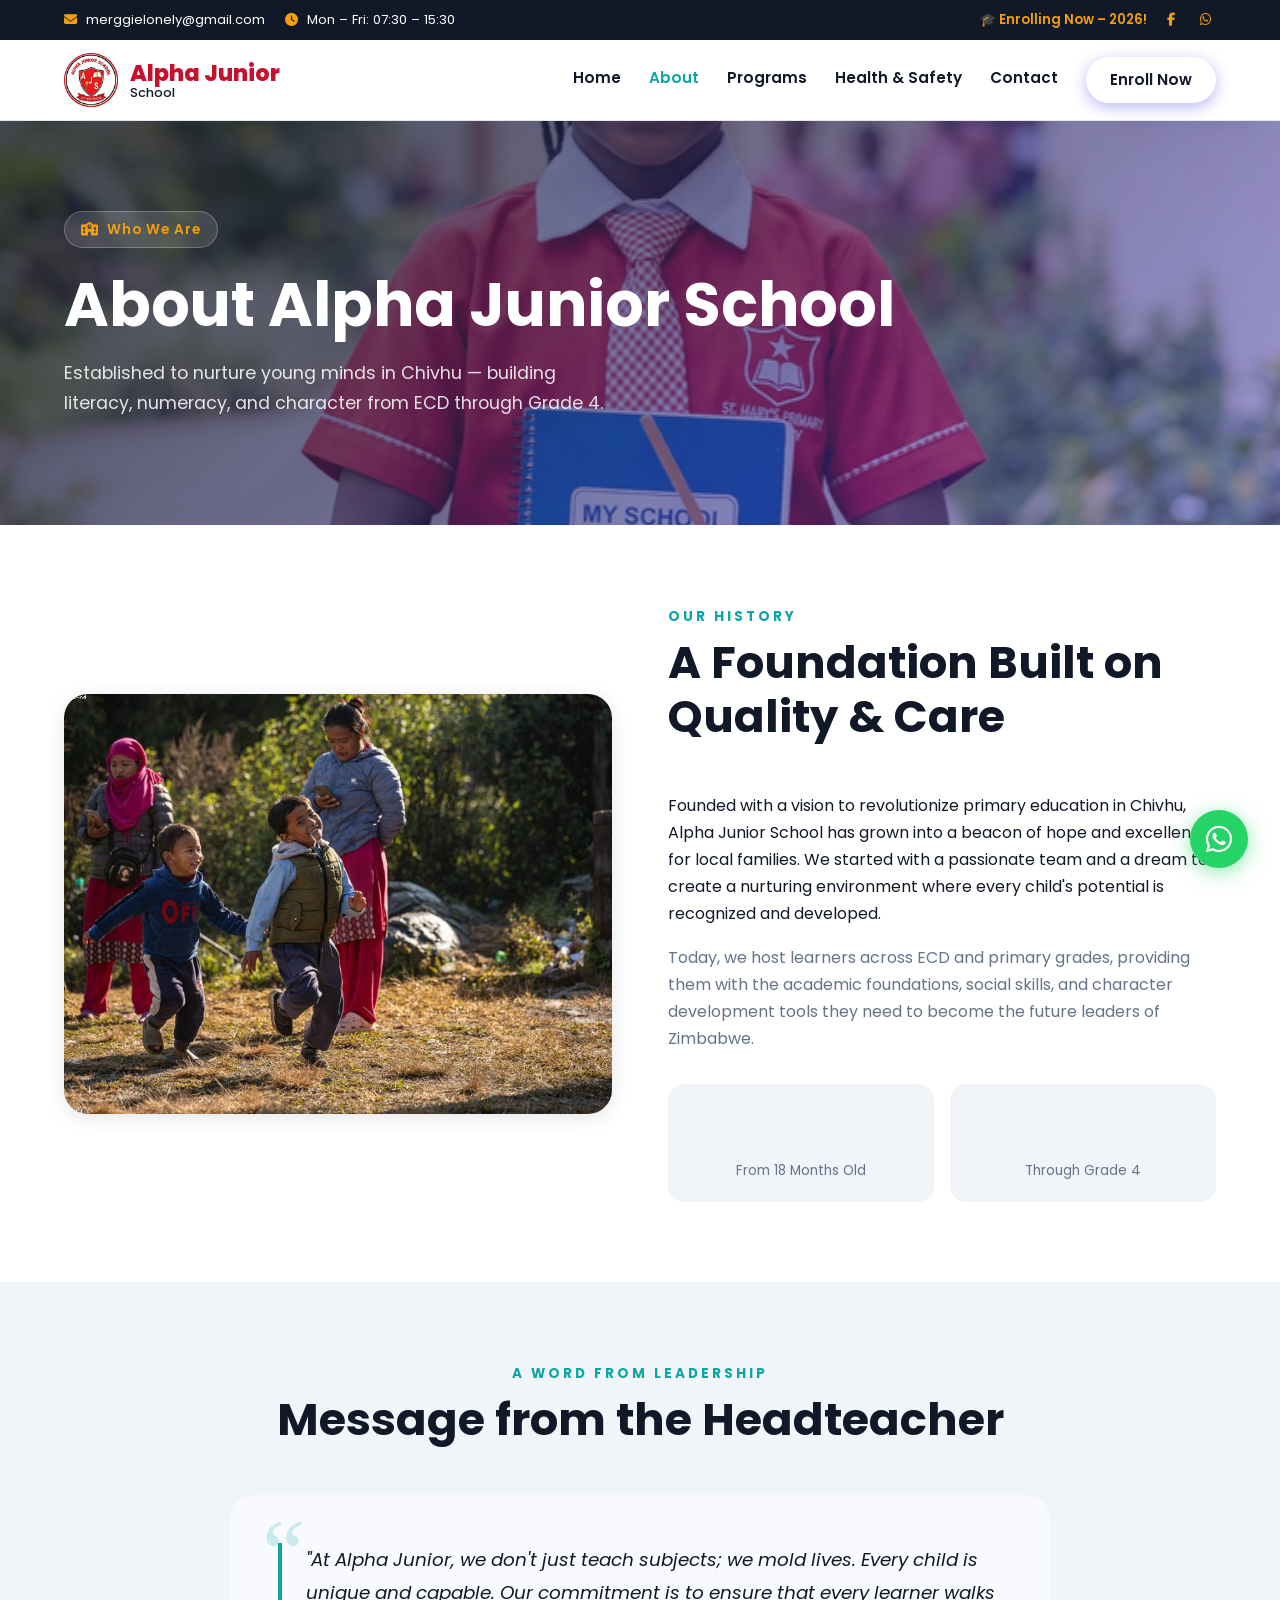
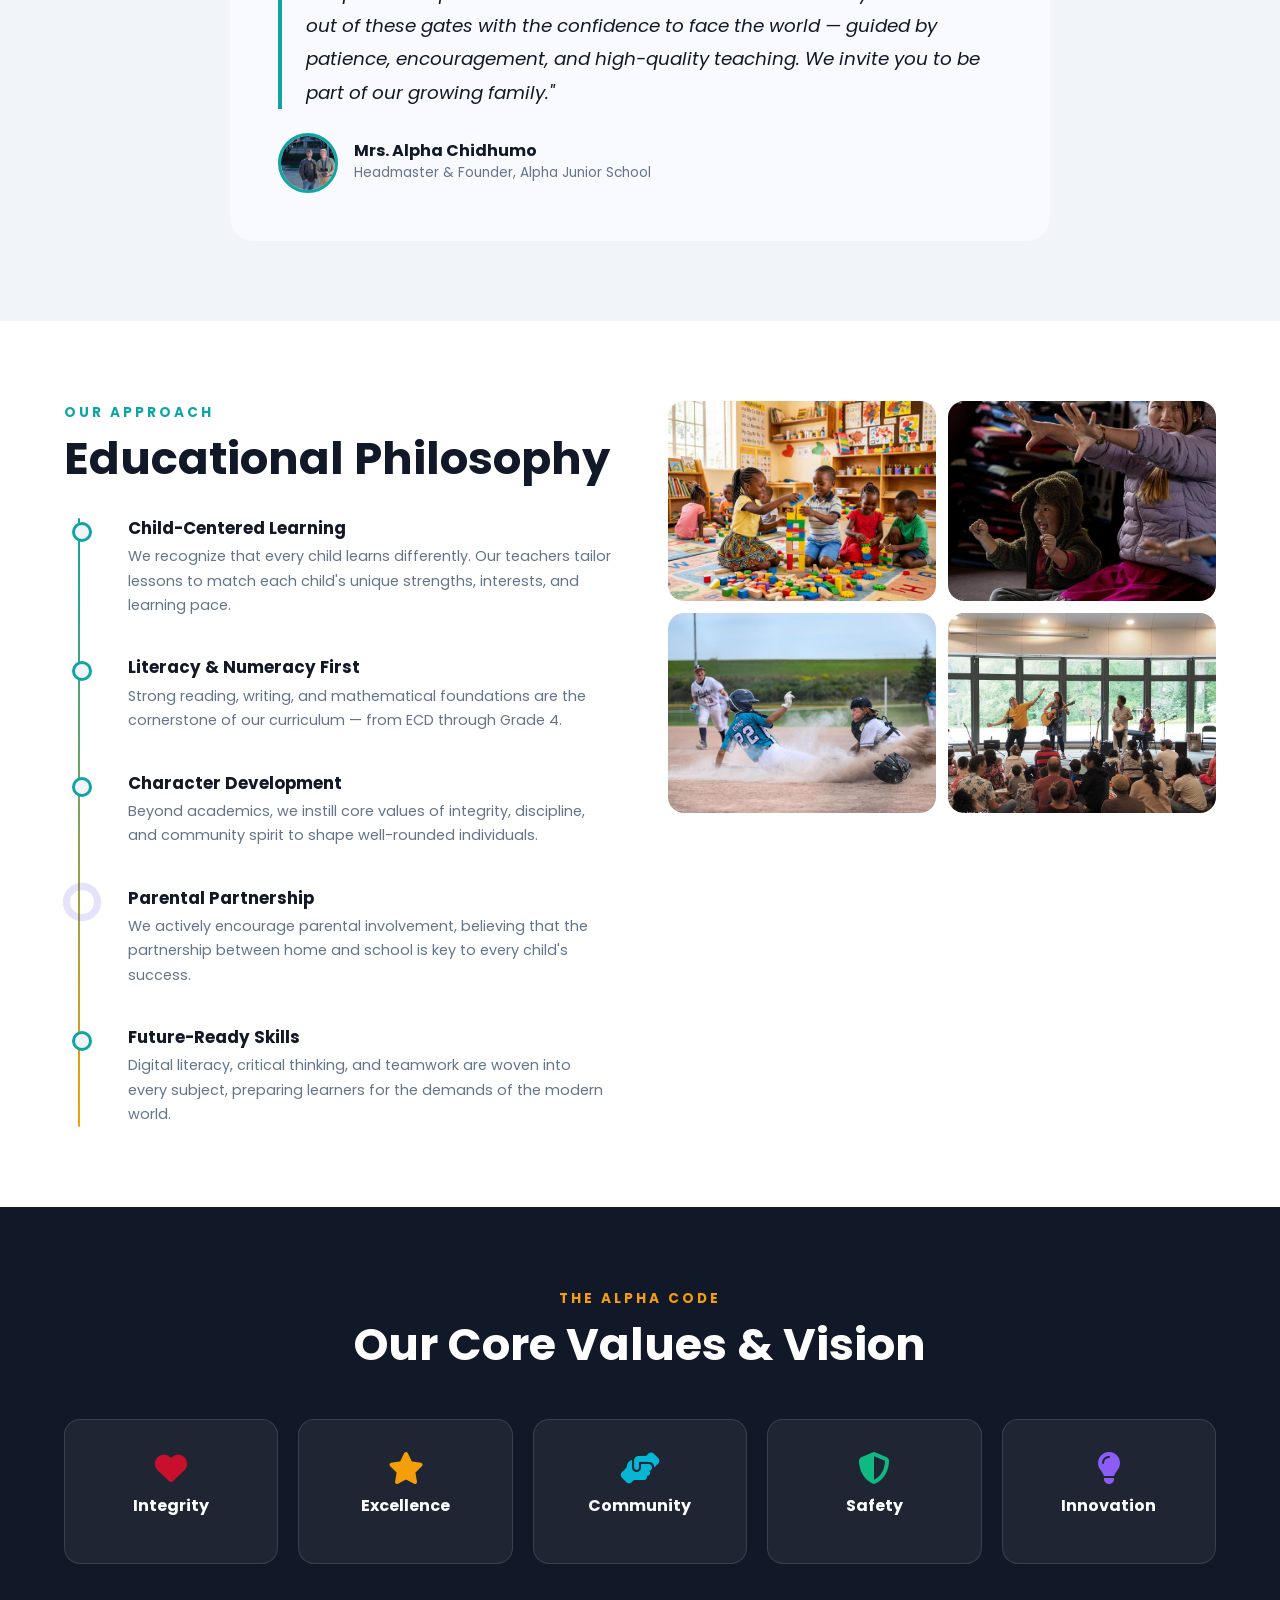
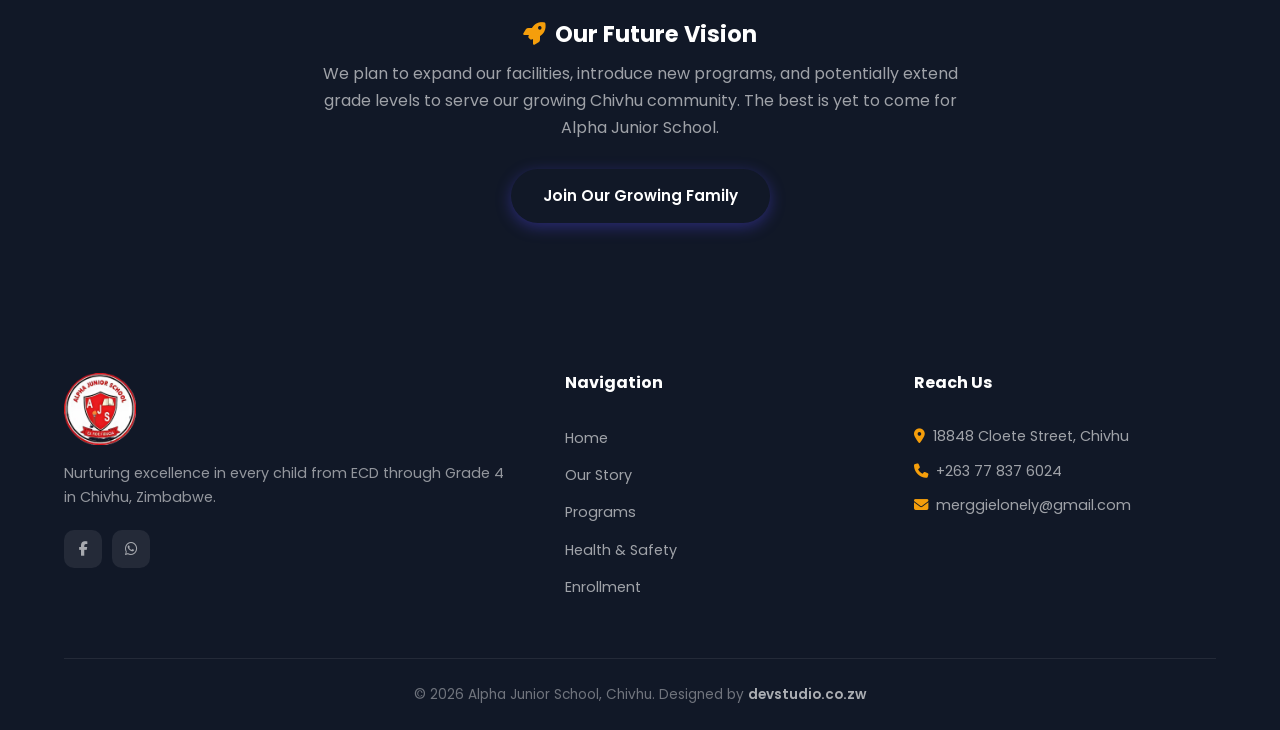
==== about.html @ 4378f092 "Add files via upload" ====
<!DOCTYPE html>
<html lang="en">

<head>
    <meta charset="UTF-8">
    <meta name="viewport" content="width=device-width, initial-scale=1.0">
    <!-- SEO Rule: Title between 50-60 characters -->
    <title>About Alpha Junior School | Chivhu's Top Primary Education</title>
    <!-- SEO Rule: Meta Description between 150-160 characters -->
    <meta name="description"
        content="Learn about Alpha Junior School in Chivhu. Founded on excellence, we provide world-class ECD and primary education for children aged 18 months to 10 years.">

    <link rel="canonical" href="https://alphajuniorschool.co.zw/about.html">
    <link rel="icon" type="image/png" href="assets/img/logo.png">
    <link rel="manifest" href="manifest.json">

    <!-- Google Fonts: Poppins -->
    <link rel="preconnect" href="https://fonts.googleapis.com">
    <link rel="preconnect" href="https://fonts.gstatic.com" crossorigin>
    <link href="https://fonts.googleapis.com/css2?family=Poppins:ital,wght@0,300;0,400;0,500;0,600;0,700;0,800;1,400&display=swap" rel="stylesheet">

    <!-- FontAwesome -->
    <link rel="stylesheet" href="https://cdnjs.cloudflare.com/ajax/libs/font-awesome/6.4.0/css/all.min.css">

    <!-- Custom Stylesheet -->
    <link rel="stylesheet" href="assets/css/style.css">

    <!-- JSON-LD Structured Data -->
    <script type="application/ld+json">
    {
      "@context": "https://schema.org",
      "@type": "AboutPage",
      "mainEntity": {
        "@type": "EducationalOrganization",
        "name": "Alpha Junior School",
        "url": "https://alphajuniorschool.co.zw",
        "description": "Alpha Junior School is a primary school in Chivhu providing quality ECD to Grade 4 education."
      }
    }
    </script>
</head>

<body>

    <!-- ===== HEADER ===== -->
    <header>
        <div class="top-bar">
            <div class="container">
                <div class="top-bar-info">
                    <span><i class="fas fa-envelope"></i> merggielonely@gmail.com</span>
                    <span><i class="fas fa-clock"></i> Mon – Fri: 07:30 – 15:30</span>
                </div>
                <div class="top-bar-social">
                    <span style="color: var(--grid-amber); font-weight: 600;">🎓 Enrolling Now – 2026!</span>
                    <a href="https://www.facebook.com/AlphaJuniorSchoolChivhu" target="_blank" rel="noopener" aria-label="Facebook"><i class="fab fa-facebook-f"></i></a>
                    <a href="https://wa.me/263778376024" target="_blank" rel="noopener" aria-label="WhatsApp"><i class="fab fa-whatsapp"></i></a>
                </div>
            </div>
        </div>

        <div class="header" id="main-header">
            <div class="container nav-container">
                <a href="index.html" class="logo" aria-label="Alpha Junior School Home">
                    <img src="assets/img/logo.png" alt="Alpha Junior School Logo">
                    <div class="logo-text">
                        <span>Alpha Junior</span>
                        <span>School</span>
                    </div>
                </a>

                <nav class="nav-links" id="nav-links" aria-label="Primary Navigation">
                    <a href="index.html">Home</a>
                    <a href="about.html" class="active">About</a>
                    <a href="programs.html">Programs</a>
                    <a href="safety.html">Health & Safety</a>
                    <a href="contact.html">Contact</a>
                    <a href="contact.html" class="btn btn-primary" style="padding: 10px 24px;">Enroll Now</a>
                </nav>

                <button class="mobile-menu-btn" id="mobile-menu-btn" aria-label="Toggle navigation" aria-expanded="false">
                    <i class="fas fa-bars"></i>
                </button>
            </div>
        </div>
    </header>

    <main>
        <!-- ===== SECTION 1: INNER PAGE HERO ===== -->
        <section class="hero hero-inner-page" style="background-image: url('assets/img/hero-bg.jpg'); min-height: 45vh;" aria-label="About Page Hero">
            <div class="hero-inner">
                <div class="container">
                    <div class="hero-text animate-on-scroll fade-up">
                        <div class="hero-badge"><i class="fas fa-school"></i> Who We Are</div>
                        <!-- SEO Rule: Exactly ONE H1 tag per page -->
                        <h1>About Alpha Junior School</h1>
                        <p style="max-width: 540px;">Established to nurture young minds in Chivhu — building literacy, numeracy, and character from ECD through Grade 4.</p>
                    </div>
                </div>
            </div>
        </section>

        <!-- ===== SECTION 2: HISTORY & MISSION ===== -->
        <section class="section-padding" aria-label="School History">
            <div class="container">
                <div class="split-grid">
                    <div class="animate-on-scroll fade-right">
                        <img src="assets/img/primary.jpg" alt="Students in front of the Alpha Junior School building in Chivhu"
                            style="width:100%; border-radius: var(--radius-lg); box-shadow: var(--shadow-md); height: 420px; object-fit: cover;">
                    </div>
                    <article class="animate-on-scroll fade-left">
                        <div class="section-title" style="text-align: left;">
                            <span class="overline">Our History</span>
                            <h2>A Foundation Built on Quality & Care</h2>
                        </div>
                        <p>Founded with a vision to revolutionize primary education in Chivhu, Alpha Junior School has grown into a beacon of hope and excellence for local families. We started with a passionate team and a dream to create a nurturing environment where every child's potential is recognized and developed.</p>
                        <p style="margin-top: 16px; margin-bottom: 32px; color: var(--text-muted);">Today, we host learners across ECD and primary grades, providing them with the academic foundations, social skills, and character development tools they need to become the future leaders of Zimbabwe.</p>
                        <div style="display: grid; grid-template-columns: 1fr 1fr; gap: 16px;">
                            <div style="background: var(--bg-section); border-radius: var(--radius-md); padding: 20px; text-align: center;">
                                <div style="font-size: 2rem; font-weight: 800; background: var(--gradient-cta); -webkit-background-clip: text; -webkit-text-fill-color: transparent; background-clip: text;">ECD+</div>
                                <p style="font-size: 0.85rem; color: var(--text-muted); margin: 0;">From 18 Months Old</p>
                            </div>
                            <div style="background: var(--bg-section); border-radius: var(--radius-md); padding: 20px; text-align: center;">
                                <div style="font-size: 2rem; font-weight: 800; background: var(--gradient-cta); -webkit-background-clip: text; -webkit-text-fill-color: transparent; background-clip: text;">Gr.4</div>
                                <p style="font-size: 0.85rem; color: var(--text-muted); margin: 0;">Through Grade 4</p>
                            </div>
                        </div>
                    </article>
                </div>
            </div>
        </section>

        <!-- ===== SECTION 3: HEADTEACHER'S MESSAGE (Quote Card) ===== -->
        <section class="section-padding" style="background: var(--bg-section);" aria-label="Message from the Head">
            <div class="container">
                <div class="section-title animate-on-scroll fade-up">
                    <span class="overline">A Word from Leadership</span>
                    <h2>Message from the Headteacher</h2>
                </div>
                <div class="quote-card animate-on-scroll fade-up" style="max-width: 820px; margin: 0 auto;">
                    <div class="quote-mark">&ldquo;</div>
                    <blockquote>
                        "At Alpha Junior, we don't just teach subjects; we mold lives. Every child is unique and capable. Our commitment is to ensure that every learner walks out of these gates with the confidence to face the world — guided by patience, encouragement, and high-quality teaching. We invite you to be part of our growing family."
                    </blockquote>
                    <div class="quote-author">
                        <img src="assets/img/headteacher.jpg" alt="Portrait of the Alpha Junior School Headteacher">
                        <div>
                            <h4>Mrs. Alpha Chidhumo</h4>
                            <p>Headmaster &amp; Founder, Alpha Junior School</p>
                        </div>
                    </div>
                </div>
            </div>
        </section>

        <!-- ===== SECTION 4: EDUCATIONAL PHILOSOPHY (Timeline) ===== -->
        <section class="section-padding" aria-label="Educational Philosophy">
            <div class="container">
                <div class="split-grid" style="align-items: flex-start;">
                    <div class="animate-on-scroll fade-right">
                        <div class="section-title" style="text-align: left; margin-bottom: 32px;">
                            <span class="overline">Our Approach</span>
                            <h2>Educational Philosophy</h2>
                        </div>
                        <!-- Vertical Timeline -->
                        <div class="timeline" id="philosophy-timeline">
                            <div class="timeline-item active">
                                <div class="timeline-dot"></div>
                                <h3>Child-Centered Learning</h3>
                                <p>We recognize that every child learns differently. Our teachers tailor lessons to match each child's unique strengths, interests, and learning pace.</p>
                            </div>
                            <div class="timeline-item">
                                <div class="timeline-dot"></div>
                                <h3>Literacy & Numeracy First</h3>
                                <p>Strong reading, writing, and mathematical foundations are the cornerstone of our curriculum — from ECD through Grade 4.</p>
                            </div>
                            <div class="timeline-item">
                                <div class="timeline-dot"></div>
                                <h3>Character Development</h3>
                                <p>Beyond academics, we instill core values of integrity, discipline, and community spirit to shape well-rounded individuals.</p>
                            </div>
                            <div class="timeline-item">
                                <div class="timeline-dot"></div>
                                <h3>Parental Partnership</h3>
                                <p>We actively encourage parental involvement, believing that the partnership between home and school is key to every child's success.</p>
                            </div>
                            <div class="timeline-item">
                                <div class="timeline-dot"></div>
                                <h3>Future-Ready Skills</h3>
                                <p>Digital literacy, critical thinking, and teamwork are woven into every subject, preparing learners for the demands of the modern world.</p>
                            </div>
                        </div>
                    </div>

                    <!-- About Gallery -->
                    <div class="animate-on-scroll fade-left">
                        <div style="display: grid; grid-template-columns: 1fr 1fr; gap: 12px;">
                            <img src="assets/img/ece.jpg" alt="Young children learning at Alpha Junior's ECD wing" style="width:100%; height:200px; object-fit:cover; border-radius:var(--radius-md);">
                            <img src="assets/img/grid-1.jpg" alt="The Alpha Junior School building in Chivhu" style="width:100%; height:200px; object-fit:cover; border-radius:var(--radius-md);">
                            <img src="assets/img/sports.jpg" alt="Staff members engaging with students at Alpha Junior School" style="width:100%; height:200px; object-fit:cover; border-radius:var(--radius-md);">
                            <img src="assets/img/creative.jpg" alt="Community event at Alpha Junior School" style="width:100%; height:200px; object-fit:cover; border-radius:var(--radius-md);">
                        </div>
                    </div>
                </div>
            </div>
        </section>

        <!-- ===== SECTION 5: CORE VALUES & FUTURE PLANS ===== -->
        <section class="section-padding" style="background: var(--primary-black);" aria-label="Core Values">
            <div class="container">
                <div class="section-title animate-on-scroll fade-up">
                    <span class="overline" style="color: var(--grid-amber);">The Alpha Code</span>
                    <h2 style="color: white;">Our Core Values &amp; Vision</h2>
                </div>
                <div class="values-grid animate-on-scroll fade-up">
                    <div class="value-item">
                        <i class="fas fa-heart" style="color: var(--primary-red);"></i>
                        <h3>Integrity</h3>
                    </div>
                    <div class="value-item">
                        <i class="fas fa-star" style="color: var(--grid-amber);"></i>
                        <h3>Excellence</h3>
                    </div>
                    <div class="value-item">
                        <i class="fas fa-hands-helping" style="color: #06B6D4;"></i>
                        <h3>Community</h3>
                    </div>
                    <div class="value-item">
                        <i class="fas fa-shield-alt" style="color: #10B981;"></i>
                        <h3>Safety</h3>
                    </div>
                    <div class="value-item">
                        <i class="fas fa-lightbulb" style="color: var(--grid-purple);"></i>
                        <h3>Innovation</h3>
                    </div>
                </div>

                <!-- Future Plans -->
                <div style="margin-top: 56px; text-align: center; max-width: 640px; margin-left: auto; margin-right: auto;" class="animate-on-scroll fade-up">
                    <h3 style="color: white; margin-bottom: 12px;"><i class="fas fa-rocket" style="color: var(--grid-amber); margin-right: 10px;"></i>Our Future Vision</h3>
                    <p style="color: rgba(255,255,255,0.6); margin-bottom: 28px;">We plan to expand our facilities, introduce new programs, and potentially extend grade levels to serve our growing Chivhu community. The best is yet to come for Alpha Junior School.</p>
                    <a href="contact.html" class="btn btn-primary">Join Our Growing Family</a>
                </div>
            </div>
        </section>
    </main>

    <!-- ===== FOOTER ===== -->
    <footer class="footer">
        <div class="container">
            <div class="footer-grid">
                <div class="footer-col">
                    <img src="assets/img/logo.png" alt="AJS Logo" style="width: 72px; margin-bottom: 16px; border-radius: 8px;">
                    <p>Nurturing excellence in every child from ECD through Grade 4 in Chivhu, Zimbabwe.</p>
                    <div class="footer-social">
                        <a href="https://www.facebook.com/AlphaJuniorSchoolChivhu" target="_blank" aria-label="Facebook"><i class="fab fa-facebook-f"></i></a>
                        <a href="https://wa.me/263778376024" target="_blank" aria-label="WhatsApp"><i class="fab fa-whatsapp"></i></a>
                    </div>
                </div>
                <nav class="footer-col" aria-label="Footer Quick Links">
                    <h4>Navigation</h4>
                    <ul>
                        <li><a href="index.html">Home</a></li>
                        <li><a href="about.html">Our Story</a></li>
                        <li><a href="programs.html">Programs</a></li>
                        <li><a href="safety.html">Health &amp; Safety</a></li>
                        <li><a href="contact.html">Enrollment</a></li>
                    </ul>
                </nav>
                <div class="footer-col">
                    <h4>Reach Us</h4>
                    <ul>
                        <li style="color:rgba(255,255,255,0.6); font-size:0.9rem; margin-bottom:10px;"><i class="fas fa-map-marker-alt" style="color:var(--grid-amber); margin-right:8px;"></i>18848 Cloete Street, Chivhu</li>
                        <li style="color:rgba(255,255,255,0.6); font-size:0.9rem; margin-bottom:10px;"><i class="fas fa-phone" style="color:var(--grid-amber); margin-right:8px;"></i><a href="tel:+263778376024" style="color:rgba(255,255,255,0.6);">+263 77 837 6024</a></li>
                        <li style="color:rgba(255,255,255,0.6); font-size:0.9rem;"><i class="fas fa-envelope" style="color:var(--grid-amber); margin-right:8px;"></i><a href="mailto:merggielonely@gmail.com" style="color:rgba(255,255,255,0.6);">merggielonely@gmail.com</a></li>
                    </ul>
                </div>
            </div>
            <div class="footer-bottom">
                <p>&copy; 2026 Alpha Junior School, Chivhu. Designed by <a href="https://devstudio.co.zw" target="_blank" rel="nofollow">devstudio.co.zw</a></p>
            </div>
        </div>
    </footer>

    <!-- WhatsApp Floating Pulse Button -->
    <a href="https://wa.me/263778376024" class="whatsapp-float" target="_blank" rel="noopener noreferrer"
        aria-label="Chat with Alpha Junior School on WhatsApp">
        <i class="fab fa-whatsapp"></i>
    </a>

    <!-- Scripts -->
    <script src="assets/js/main.js"></script>
</body>

</html>
---- assets/css/style.css ----
/* ==========================================================================
   ALPHA JUNIOR SCHOOL - REDESIGNED STYLESHEET v2.0
   Developer: devstudio.co.zw
   Domain: alphajuniorschool.co.zw
   Design: Modern UI/UX with Glassmorphism, Bento Grid, Squircle Corners
   ========================================================================== */

/* --- 1. FONTS & EXTERNAL IMPORTS --- */
@import url('https://fonts.googleapis.com/css2?family=Poppins:ital,wght@0,300;0,400;0,500;0,600;0,700;0,800;1,400&display=swap');

/* --- 2. CSS VARIABLES (DESIGN TOKENS) --- */
:root {
    /* Afro-UNESCO Core Palette */
    --primary-red: #C8102E;
    --primary-black: #111827;
    --pure-white: #FFFFFF;

    /* Primary Accent - Indigo/Violet (UI Redesign) */
    --accent-indigo: #0ea5a4;
    --accent-violet: #2dd4bf;
    --accent-indigo-glow: rgba(14, 165, 164, 0.35);
    --gradient-cta: linear-gradient(135deg, 0ea5a4 0%, #2dd4bf 100%);

    /* Vibrant Grid Accent Colors */
    --grid-amber: #F59E0B;
    --grid-cyan: #06B6D4;
    --grid-green: #10B981;
    --grid-purple: #8B5CF6;
    --grid-gold: #E8B952;
    --grid-salmon: #E86B6B;

    /* UI Utility Colors */
    --bg-light: #F8FAFF;
    --bg-section: #F1F5F9;
    --text-muted: #64748B;
    --border-color: #E2E8F0;
    --card-border: 1px solid #E2E8F0;

    /* Glass Morphism */
    --glass-bg: rgba(255, 255, 255, 0.15);
    --glass-border: rgba(255, 255, 255, 0.25);
    --glass-shadow: 0 8px 32px rgba(31, 38, 135, 0.15);

    /* Shadows */
    --shadow-sm: 0 2px 8px rgba(0, 0, 0, 0.06);
    --shadow-md: 0 4px 20px rgba(0, 0, 0, 0.10);
    --shadow-hover: 0 12px 32px rgba(79, 70, 229, 0.20);
    --shadow-lift: 0 16px 40px rgba(0, 0, 0, 0.16);

    /* Corners - Squircle */
    --radius-sm: 12px;
    --radius-md: 16px;
    --radius-lg: 24px;
    --radius-pill: 100px;

    /* Transitions */
    --transition-fast: 0.2s ease-in-out;
    --transition-base: 0.3s cubic-bezier(0.4, 0, 0.2, 1);
    --transition-slow: 0.5s cubic-bezier(0.4, 0, 0.2, 1);

    /* Spacing (8px grid) */
    --space-1: 8px;
    --space-2: 16px;
    --space-3: 24px;
    --space-4: 32px;
    --space-5: 40px;
    --space-6: 48px;
    --space-8: 64px;
    --space-10: 80px;
}

/* --- 3. GLOBAL RESET & BASE STYLES --- */
*,
*::before,
*::after {
    margin: 0;
    padding: 0;
    box-sizing: border-box;
}

html {
    scroll-behavior: smooth;
    font-size: 16px;
}

body {
    font-family: 'Poppins', sans-serif;
    color: var(--primary-black);
    background-color: var(--pure-white);
    line-height: 1.7;
    overflow-x: hidden;
}

a {
    text-decoration: none;
    color: inherit;
    transition: color var(--transition-base);
}

ul {
    list-style: none;
}

img {
    max-width: 100%;
    height: auto;
    display: block;
}

/* Content Wrapper */
.container {
    width: 100%;
    max-width: 1200px;
    margin: 0 auto;
    padding: 0 24px;
}

/* --- 4. TYPOGRAPHY --- */
h1,
h2,
h3,
h4,
h5,
h6 {
    font-weight: 700;
    line-height: 1.2;
    margin-bottom: var(--space-2);
}

h1 {
    font-size: clamp(2.4rem, 5vw, 3.8rem);
}

h2 {
    font-size: clamp(1.8rem, 3.5vw, 2.8rem);
}

h3 {
    font-size: 1.4rem;
}

.text-gradient {
    background: var(--gradient-cta);
    -webkit-background-clip: text;
    -webkit-text-fill-color: transparent;
    background-clip: text;
}

.text-primary {
    color: var(--primary-red);
}

.text-center {
    text-align: center;
}

/* Section Title Component */
.section-title {
    text-align: center;
    margin-bottom: var(--space-6);
}

.section-title .overline {
    color: var(--accent-indigo);
    font-size: 0.85rem;
    font-weight: 700;
    text-transform: uppercase;
    letter-spacing: 3px;
    display: block;
    margin-bottom: var(--space-1);
}

.section-title h2 {
    margin-bottom: 0;
}

/* --- 5. BUTTON COMPONENTS --- */
.btn {
    display: inline-flex;
    align-items: center;
    justify-content: center;
    gap: 8px;
    padding: 14px 32px;
    border-radius: var(--radius-pill);
    font-weight: 600;
    font-size: 0.95rem;
    cursor: pointer;
    transition: all var(--transition-base);
    border: none;
    text-align: center;
    white-space: nowrap;
}

/* Primary - Indigo gradient with pulse */
.btn-primary {
    background: var(--gradient-cta);
    color: var(--pure-white);
    box-shadow: 0 4px 15px rgba(79, 70, 229, 0.4);
    animation: pulse-indigo 2.5s infinite;
}

.btn-primary:hover {
    transform: translateY(-3px);
    box-shadow: 0 8px 25px rgba(79, 70, 229, 0.55);
    animation: none;
}

/* Red Button */
.btn-red {
    background-color: var(--primary-red);
    color: var(--pure-white);
}

.btn-red:hover {
    background-color: #a00d25;
    transform: translateY(-2px);
    box-shadow: var(--shadow-md);
}

/* Outline */
.btn-outline {
    background-color: transparent;
    border: 2px solid var(--accent-indigo);
    color: var(--accent-indigo);
}

.btn-outline:hover {
    background: var(--gradient-cta);
    color: var(--pure-white);
    border-color: transparent;
}

/* White Outline */
.btn-outline-white {
    background-color: transparent;
    border: 2px solid rgba(255, 255, 255, 0.7);
    color: var(--pure-white);
}

.btn-outline-white:hover {
    background-color: rgba(255, 255, 255, 0.15);
    border-color: white;
}

/* Yellow/Amber */
.btn-amber {
    background-color: var(--grid-amber);
    color: var(--primary-black);
    font-weight: 700;
}

.btn-amber:hover {
    background-color: #d97706;
    transform: translateY(-2px);
}

/* Ghost/Glass */
.btn-glass {
    background: var(--glass-bg);
    backdrop-filter: blur(8px);
    border: 1px solid var(--glass-border);
    color: white;
}

.btn-glass:hover {
    background: rgba(255, 255, 255, 0.25);
}

@keyframes pulse-indigo {
    0% {
        box-shadow: 0 0 0 0 rgba(79, 70, 229, 0.55);
    }

    70% {
        box-shadow: 0 0 0 12px rgba(79, 70, 229, 0);
    }

    100% {
        box-shadow: 0 0 0 0 rgba(79, 70, 229, 0);
    }
}

/* --- 6. HEADER & NAVIGATION --- */
.top-bar {
    background-color: var(--primary-black);
    color: var(--pure-white);
    font-size: 0.82rem;
    padding: 9px 0;
}

.top-bar .container {
    display: flex;
    justify-content: space-between;
    align-items: center;
}

.top-bar-info,
.top-bar-social {
    display: flex;
    gap: 20px;
    align-items: center;
}

.top-bar i {
    color: var(--grid-amber);
    margin-right: 5px;
}

.top-bar a {
    transition: color var(--transition-fast);
}

.top-bar a:hover {
    color: var(--grid-amber);
}

/* Sticky Nav */
.header {
    background-color: rgba(255, 255, 255, 0.95);
    backdrop-filter: blur(10px);
    -webkit-backdrop-filter: blur(10px);
    box-shadow: 0 1px 0 var(--border-color);
    position: sticky;
    top: 0;
    z-index: 1000;
    transition: box-shadow var(--transition-base);
}

.header.scrolled {
    box-shadow: 0 4px 20px rgba(0, 0, 0, 0.10);
}

.nav-container {
    display: flex;
    justify-content: space-between;
    align-items: center;
    height: 80px;
}

.logo {
    display: flex;
    align-items: center;
    gap: 12px;
    font-weight: 800;
    font-size: 1.4rem;
    color: var(--primary-red);
}

.logo img {
    height: 54px;
    width: auto;
}

.logo-text {
    line-height: 1.1;
    display: flex;
    flex-direction: column;
}

.logo-text span:last-child {
    font-size: 0.8rem;
    color: var(--primary-black);
    font-weight: 500;
}

.nav-links {
    display: flex;
    gap: 28px;
    align-items: center;
}

.nav-links a {
    font-weight: 600;
    font-size: 0.95rem;
    color: var(--primary-black);
    position: relative;
    padding-bottom: 4px;
}

.nav-links a::after {
    content: '';
    position: absolute;
    bottom: -2px;
    left: 0;
    width: 0;
    height: 2px;
    background: var(--gradient-cta);
    border-radius: 2px;
    transition: width var(--transition-base);
}

.nav-links a:hover,
.nav-links a.active {
    color: var(--accent-indigo);
}

.nav-links a:hover::after,
.nav-links a.active::after {
    width: 100%;
}

.mobile-menu-btn {
    display: none;
    background: none;
    border: none;
    font-size: 1.5rem;
    cursor: pointer;
    color: var(--primary-black);
    padding: 4px;
}

/* --- 7. HERO SECTION --- */
.hero {
    position: relative;
    min-height: 92vh;
    background-size: cover;
    background-position: center;
    background-repeat: no-repeat;
    display: flex;
    align-items: center;
    color: var(--pure-white);
    overflow: hidden;
}

.hero::before {
    content: '';
    position: absolute;
    inset: 0;
    background: linear-gradient(135deg, rgba(17, 24, 39, 0.78) 0%, rgba(79, 70, 229, 0.45) 100%);
    z-index: 1;
}

.hero-inner {
    position: relative;
    z-index: 10;
    width: 100%;
    padding: 80px 0 60px;
}

/* Split-screen hero layout */
.hero-split {
    display: grid;
    grid-template-columns: 1fr 380px;
    gap: 48px;
    align-items: center;
}

.hero-text .hero-badge {
    display: inline-flex;
    align-items: center;
    gap: 8px;
    background: rgba(255, 255, 255, 0.12);
    border: 1px solid rgba(255, 255, 255, 0.25);
    border-radius: var(--radius-pill);
    padding: 6px 16px;
    font-size: 0.85rem;
    font-weight: 600;
    letter-spacing: 1px;
    margin-bottom: 24px;
    color: var(--grid-amber);
    backdrop-filter: blur(6px);
}

.hero-text h1 {
    margin-bottom: 20px;
    line-height: 1.1;
}

.hero-text p {
    font-size: 1.1rem;
    color: rgba(255, 255, 255, 0.85);
    max-width: 540px;
    margin-bottom: 36px;
}

.hero-btns {
    display: flex;
    gap: 16px;
    flex-wrap: wrap;
}

/* Glassmorphism enrollment card */
.glass-card {
    background: rgba(255, 255, 255, 0.12);
    backdrop-filter: blur(20px);
    -webkit-backdrop-filter: blur(20px);
    border: 1px solid rgba(255, 255, 255, 0.22);
    border-radius: var(--radius-lg);
    padding: 36px;
    box-shadow: var(--glass-shadow);
    color: white;
}

.glass-card .card-badge {
    display: inline-block;
    background: var(--gradient-cta);
    border-radius: var(--radius-pill);
    padding: 4px 16px;
    font-size: 0.78rem;
    font-weight: 700;
    text-transform: uppercase;
    letter-spacing: 1.5px;
    margin-bottom: 20px;
}

.glass-card h3 {
    font-size: 1.3rem;
    margin-bottom: 16px;
    color: white;
}

.glass-card .stat-list {
    display: flex;
    flex-direction: column;
    gap: 14px;
    margin-bottom: 28px;
}

.glass-card .stat-item {
    display: flex;
    align-items: center;
    gap: 12px;
    font-size: 0.92rem;
    color: rgba(255, 255, 255, 0.9);
}

.glass-card .stat-item i {
    width: 32px;
    height: 32px;
    background: rgba(255, 255, 255, 0.15);
    border-radius: 8px;
    display: flex;
    align-items: center;
    justify-content: center;
    font-size: 0.85rem;
    color: var(--grid-amber);
    flex-shrink: 0;
}

/* Inner page hero (shorter) */
.hero-inner-page {
    min-height: 45vh;
    display: flex;
    align-items: center;
}

/* --- 8. BENTO BOX GRID (Key Selling Points) --- */
.bento-grid {
    display: grid;
    grid-template-columns: repeat(4, 1fr);
    grid-template-rows: auto;
    gap: 16px;
}

.bento-item {
    background: var(--bg-light);
    border: var(--card-border);
    border-radius: var(--radius-md);
    padding: var(--space-5);
    display: flex;
    flex-direction: column;
    gap: 12px;
    transition: transform var(--transition-base), box-shadow var(--transition-base);
    cursor: default;
}

.bento-item:hover {
    transform: translateY(-8px);
    box-shadow: var(--shadow-hover);
    border-color: var(--accent-indigo);
}

.bento-item.featured {
    grid-column: span 2;
    background: linear-gradient(135deg, #1e1b4b 0%, #312e81 100%);
    color: white;
    position: relative;
    overflow: hidden;
}

.bento-item.featured::after {
    content: '';
    position: absolute;
    top: -40px;
    right: -40px;
    width: 200px;
    height: 200px;
    background: url("data:image/svg+xml,%3Csvg width='200' height='200' viewBox='0 0 200 200' xmlns='http://www.w3.org/2000/svg'%3E%3Cpath d='M50 0 Q100 50 150 0 Q200 50 150 100 Q200 150 150 200 Q100 150 50 200 Q0 150 50 100 Q0 50 50 0Z' fill='rgba(255,255,255,0.05)' /%3E%3C/svg%3E") no-repeat center;
    background-size: cover;
}

.bento-item .bento-icon {
    width: 48px;
    height: 48px;
    border-radius: 12px;
    display: flex;
    align-items: center;
    justify-content: center;
    font-size: 1.3rem;
}

.bento-item h3 {
    font-size: 1.05rem;
    margin-bottom: 0;
}

.bento-item p {
    font-size: 0.9rem;
    color: var(--text-muted);
    margin: 0;
}

.bento-item.featured p {
    color: rgba(255, 255, 255, 0.75);
}

.bento-item.featured h3 {
    color: white;
    font-size: 1.2rem;
}

.bento-item.featured .bento-icon {
    background: rgba(255, 255, 255, 0.15);
    color: var(--grid-amber);
}

/* --- 9. GALLERY SNIPPET (Home) --- */
.gallery-scroll-wrap {
    display: flex;
    gap: 16px;
    overflow-x: auto;
    padding-bottom: 16px;
    scroll-snap-type: x mandatory;
    -webkit-overflow-scrolling: touch;
    scrollbar-width: thin;
    scrollbar-color: var(--accent-indigo) var(--border-color);
}

.gallery-scroll-wrap::-webkit-scrollbar {
    height: 5px;
}

.gallery-scroll-wrap::-webkit-scrollbar-track {
    background: var(--border-color);
    border-radius: 5px;
}

.gallery-scroll-wrap::-webkit-scrollbar-thumb {
    background: var(--accent-indigo);
    border-radius: 5px;
}

.gallery-card {
    position: relative;
    flex: 0 0 280px;
    height: 320px;
    border-radius: var(--radius-md);
    overflow: hidden;
    scroll-snap-align: start;
    cursor: pointer;
}

.gallery-card img {
    width: 100%;
    height: 100%;
    object-fit: cover;
    transition: transform var(--transition-slow);
}

.gallery-card:hover img {
    transform: scale(1.05);
}

.gallery-card .overlay {
    position: absolute;
    inset: 0;
    background: linear-gradient(to bottom, rgba(0, 0, 0, 0.05) 0%, rgba(17, 24, 39, 0.75) 100%);
    transition: opacity var(--transition-base);
}

.gallery-card:hover .overlay {
    opacity: 0.6;
}

.gallery-card .caption {
    position: absolute;
    bottom: 20px;
    left: 20px;
    color: white;
    font-weight: 600;
    font-size: 1rem;
}

/* Grainy gradient overlay effect */
.grainy-overlay::before {
    content: '';
    position: absolute;
    inset: 0;
    background-image: url("data:image/svg+xml,%3Csvg viewBox='0 0 256 256' xmlns='http://www.w3.org/2000/svg'%3E%3Cfilter id='noise'%3E%3CfeTurbulence type='fractalNoise' baseFrequency='0.9' numOctaves='4' stitchTiles='stitch'/%3E%3C/filter%3E%3Crect width='100%25' height='100%25' filter='url(%23noise)' opacity='0.04'/%3E%3C/svg%3E");
    mix-blend-mode: overlay;
    pointer-events: none;
    z-index: 2;
    border-radius: inherit;
}

/* --- 10. SECTION PADDING --- */
.section-padding {
    padding: var(--space-10) 0;
}

.section-padding-sm {
    padding: 56px 0;
}

/* --- 11. WELCOME / SPLIT CONTENT --- */
.welcome-section {
    background-color: var(--bg-light);
}

.split-grid {
    display: grid;
    grid-template-columns: 1fr 1fr;
    gap: 56px;
    align-items: center;
}

.split-grid.reverse {
    direction: rtl;
}

.split-grid.reverse>* {
    direction: ltr;
}

/* Photo mosaic */
.photo-mosaic {
    display: grid;
    grid-template-columns: 1fr 1fr;
    gap: 12px;
}

.photo-card {
    border-radius: var(--radius-md);
    overflow: hidden;
    position: relative;
}

.photo-card img {
    width: 100%;
    height: 190px;
    object-fit: cover;
    transition: transform var(--transition-slow);
}

.photo-card:hover img {
    transform: scale(1.04);
}

.photo-card .img-label {
    position: absolute;
    bottom: 12px;
    left: 12px;
    color: white;
    background: rgba(17, 24, 39, 0.7);
    padding: 4px 12px;
    border-radius: var(--radius-pill);
    font-size: 0.78rem;
    font-weight: 600;
    backdrop-filter: blur(4px);
}

/* --- 12. FEATURES / CARDS --- */
.feature-card {
    background: var(--pure-white);
    border: var(--card-border);
    border-radius: var(--radius-md);
    padding: var(--space-5) var(--space-4);
    text-align: center;
    transition: transform var(--transition-base), box-shadow var(--transition-base);
}

.feature-card:hover {
    transform: translateY(-6px);
    box-shadow: var(--shadow-hover);
}

.feature-card .icon-wrap {
    width: 64px;
    height: 64px;
    border-radius: var(--radius-sm);
    margin: 0 auto var(--space-3);
    display: flex;
    align-items: center;
    justify-content: center;
    font-size: 1.6rem;
}

.feature-card h3 {
    font-size: 1.05rem;
    margin-bottom: 0.5rem;
}

.feature-card p {
    font-size: 0.9rem;
    color: var(--text-muted);
}

/* Glass program card */
.glass-program-card {
    background: var(--pure-white);
    border: var(--card-border);
    border-radius: var(--radius-lg);
    overflow: hidden;
    transition: transform var(--transition-base), box-shadow var(--transition-base);
    cursor: pointer;
}

.glass-program-card:hover {
    transform: translateY(-6px);
    box-shadow: var(--shadow-lift);
}

.glass-program-card .card-head {
    height: 180px;
    display: flex;
    align-items: center;
    justify-content: center;
    font-size: 3rem;
    position: relative;
}

.glass-program-card .card-body {
    padding: 24px;
}

.glass-program-card .card-body h3 {
    font-size: 1.1rem;
    margin-bottom: 8px;
}

.glass-program-card .card-body p {
    font-size: 0.88rem;
    color: var(--text-muted);
    margin-bottom: 16px;
}

/* Expandable card */
.card-details {
    max-height: 0;
    overflow: hidden;
    transition: max-height 0.4s ease;
}

.card-details.open {
    max-height: 400px;
}

.card-details ul {
    border-top: 1px solid var(--border-color);
    padding: 16px 24px 20px;
}

.card-details ul li {
    display: flex;
    align-items: flex-start;
    gap: 10px;
    font-size: 0.88rem;
    color: var(--text-muted);
    margin-bottom: 8px;
}

.card-details ul li i {
    color: var(--grid-green);
    margin-top: 3px;
    flex-shrink: 0;
}

.expand-btn {
    background: none;
    border: none;
    font-size: 0.85rem;
    font-weight: 600;
    color: var(--accent-indigo);
    cursor: pointer;
    display: flex;
    align-items: center;
    gap: 6px;
    font-family: inherit;
    padding: 0;
}

.expand-btn i {
    transition: transform var(--transition-base);
}

.expand-btn.open i {
    transform: rotate(180deg);
}

/* --- 13. TABBED INTERFACE (Programs) --- */
.tabs-wrap {
    display: flex;
    gap: 8px;
    justify-content: center;
    flex-wrap: wrap;
    margin-bottom: 40px;
    padding: 6px;
    background: var(--bg-section);
    border-radius: var(--radius-pill);
    width: fit-content;
    margin-left: auto;
    margin-right: auto;
}

.tab-btn {
    padding: 10px 24px;
    border-radius: var(--radius-pill);
    border: none;
    background: transparent;
    font-family: inherit;
    font-weight: 600;
    font-size: 0.9rem;
    cursor: pointer;
    color: var(--text-muted);
    transition: all var(--transition-base);
}

.tab-btn.active {
    background: var(--gradient-cta);
    color: white;
    box-shadow: 0 4px 12px rgba(79, 70, 229, 0.3);
}

.tab-panel {
    display: none;
}

.tab-panel.active {
    display: block;
}

/* --- 14. TIMELINE (About) --- */
.timeline {
    position: relative;
    padding-left: 40px;
    max-width: 720px;
}

.timeline::before {
    content: '';
    position: absolute;
    left: 14px;
    top: 0;
    bottom: 0;
    width: 2px;
    background: linear-gradient(to bottom, var(--accent-indigo), var(--grid-amber));
    border-radius: 2px;
}

.timeline-item {
    position: relative;
    padding: 0 0 40px 24px;
}

.timeline-item:last-child {
    padding-bottom: 0;
}

.timeline-dot {
    position: absolute;
    left: -32px;
    top: 4px;
    width: 20px;
    height: 20px;
    border-radius: 50%;
    background: var(--bg-section);
    border: 3px solid var(--accent-indigo);
    transition: all var(--transition-base);
}

.timeline-item.active .timeline-dot {
    background: var(--gradient-cta);
    border-color: transparent;
    box-shadow: 0 0 0 6px rgba(79, 70, 229, 0.15);
    transform: scale(1.2);
}

.timeline-item h3 {
    font-size: 1.05rem;
    margin-bottom: 6px;
}

.timeline-item p {
    font-size: 0.9rem;
    color: var(--text-muted);
}

/* Headteacher Quote Card */
.quote-card {
    background: var(--bg-light);
    border-radius: var(--radius-lg);
    padding: 48px;
    position: relative;
}

.quote-card .quote-mark {
    font-size: 6rem;
    line-height: 1;
    color: var(--accent-indigo);
    font-family: Georgia, serif;
    position: absolute;
    top: 10px;
    left: 32px;
    opacity: 0.2;
    user-select: none;
}

.quote-card blockquote {
    font-size: 1.15rem;
    font-style: italic;
    line-height: 1.8;
    position: relative;
    z-index: 1;
    color: var(--primary-black);
    border-left: 4px solid var(--accent-indigo);
    padding-left: 24px;
    margin-bottom: 24px;
}

.quote-author {
    display: flex;
    align-items: center;
    gap: 16px;
}

.quote-author img {
    width: 60px;
    height: 60px;
    border-radius: 50%;
    object-fit: cover;
    border: 3px solid var(--accent-indigo);
}

.quote-author h4 {
    font-size: 1rem;
    margin: 0;
}

.quote-author p {
    font-size: 0.85rem;
    color: var(--text-muted);
    margin: 0;
}

/* --- 15. HEALTH PAGE --- */
/* Daily Menu Cards */
.menu-cards-wrap {
    display: flex;
    gap: 12px;
    overflow-x: auto;
    padding-bottom: 8px;
    -webkit-overflow-scrolling: touch;
}

.menu-card {
    flex: 0 0 180px;
    background: var(--pure-white);
    border: var(--card-border);
    border-radius: var(--radius-md);
    padding: 20px 16px;
    text-align: center;
    transition: all var(--transition-base);
}

.menu-card:hover {
    transform: translateY(-4px);
    box-shadow: var(--shadow-md);
    border-color: var(--accent-indigo);
}

.menu-card .day-label {
    font-size: 0.75rem;
    font-weight: 700;
    text-transform: uppercase;
    letter-spacing: 2px;
    color: var(--accent-indigo);
    margin-bottom: 10px;
}

.menu-card .meal-icon {
    font-size: 2.2rem;
    margin-bottom: 10px;
    line-height: 1;
}

.menu-card h4 {
    font-size: 0.9rem;
    margin: 0;
    font-weight: 600;
}

.menu-card p {
    font-size: 0.8rem;
    color: var(--text-muted);
    margin: 0;
}

/* Hygiene Stats (Infographic) */
.stat-infographic {
    display: grid;
    grid-template-columns: repeat(auto-fit, minmax(200px, 1fr));
    gap: 20px;
}

.stat-bubble {
    background: var(--pure-white);
    border: var(--card-border);
    border-radius: var(--radius-lg);
    padding: 32px 20px;
    text-align: center;
    position: relative;
    overflow: hidden;
    transition: all var(--transition-base);
}

.stat-bubble:hover {
    box-shadow: var(--shadow-hover);
    transform: translateY(-4px);
}

.stat-bubble::before {
    content: '';
    position: absolute;
    top: -30px;
    right: -30px;
    width: 100px;
    height: 100px;
    border-radius: 50%;
    opacity: 0.08;
}

.stat-bubble .stat-value {
    font-size: 2.2rem;
    font-weight: 800;
    line-height: 1;
    margin-bottom: 8px;
    background: var(--gradient-cta);
    -webkit-background-clip: text;
    -webkit-text-fill-color: transparent;
    background-clip: text;
}

.stat-bubble .stat-label {
    font-size: 0.88rem;
    color: var(--text-muted);
    font-weight: 500;
}

.stat-bubble i {
    font-size: 1.8rem;
    margin-bottom: 12px;
    display: block;
}

/* --- 16. CONTACT / FORM --- */
/* Floating Label Inputs */
.form-group {
    position: relative;
    margin-bottom: 20px;
}

.form-group input,
.form-group textarea,
.form-group select {
    width: 100%;
    padding: 20px 16px 8px;
    border: 2px solid var(--border-color);
    border-radius: var(--radius-sm);
    font-family: inherit;
    font-size: 0.95rem;
    background: var(--pure-white);
    color: var(--primary-black);
    transition: border-color var(--transition-base), box-shadow var(--transition-base);
    outline: none;
    appearance: none;
    -webkit-appearance: none;
}

.form-group input:focus,
.form-group textarea:focus,
.form-group select:focus {
    border-color: var(--accent-indigo);
    box-shadow: 0 0 0 4px var(--accent-indigo-glow);
}

.form-group label {
    position: absolute;
    top: 50%;
    left: 16px;
    transform: translateY(-50%);
    color: var(--text-muted);
    font-size: 0.95rem;
    font-weight: 500;
    pointer-events: none;
    transition: all var(--transition-base);
    background: var(--pure-white);
    padding: 0 4px;
}

.form-group textarea~label {
    top: 20px;
    transform: none;
}

.form-group input:focus~label,
.form-group input:not(:placeholder-shown)~label,
.form-group textarea:focus~label,
.form-group textarea:not(:placeholder-shown)~label,
.form-group select:focus~label {
    top: 6px;
    transform: none;
    font-size: 0.72rem;
    color: var(--accent-indigo);
    font-weight: 600;
}

.form-group textarea {
    resize: vertical;
    padding-top: 20px;
    min-height: 120px;
}

/* Contact Info Card */
.contact-info-card {
    background: var(--primary-black);
    color: white;
    border-radius: var(--radius-lg);
    padding: 40px;
}

.contact-info-card h2 {
    color: white;
    margin-bottom: 8px;
}

.contact-info-card .sub {
    color: rgba(255, 255, 255, 0.6);
    margin-bottom: 32px;
    font-size: 0.92rem;
}

.contact-detail-item {
    display: flex;
    align-items: flex-start;
    gap: 16px;
    margin-bottom: 24px;
}

.contact-detail-item .cdi-icon {
    width: 44px;
    height: 44px;
    background: rgba(255, 255, 255, 0.08);
    border-radius: 10px;
    display: flex;
    align-items: center;
    justify-content: center;
    font-size: 1rem;
    color: var(--grid-amber);
    flex-shrink: 0;
}

.contact-detail-item h4 {
    font-size: 0.82rem;
    color: rgba(255, 255, 255, 0.55);
    font-weight: 600;
    text-transform: uppercase;
    letter-spacing: 1px;
    margin: 0;
}

.contact-detail-item p {
    color: white;
    font-size: 0.95rem;
    margin: 2px 0 0;
    font-weight: 500;
}

/* Admissions Steps */
.steps-list {
    display: flex;
    flex-direction: column;
    gap: 20px;
    margin-top: 32px;
}

.step-item {
    display: flex;
    gap: 16px;
    align-items: flex-start;
}

.step-number {
    width: 36px;
    height: 36px;
    background: var(--gradient-cta);
    color: white;
    border-radius: 50%;
    display: flex;
    align-items: center;
    justify-content: center;
    font-size: 0.85rem;
    font-weight: 800;
    flex-shrink: 0;
}

.step-item h4 {
    font-size: 0.95rem;
    margin: 0 0 4px;
}

.step-item p {
    font-size: 0.85rem;
    color: var(--text-muted);
    margin: 0;
}

/* Map container */
.map-container {
    border-radius: var(--radius-lg);
    overflow: hidden;
    box-shadow: var(--shadow-md);
    border: var(--card-border);
}

.map-container iframe {
    display: block;
    width: 100%;
    height: 380px;
    border: none;
}

/* --- 17. CTA BANNER --- */
.cta-banner {
    background: var(--primary-black);
    padding: var(--space-10) 0;
    text-align: center;
    position: relative;
    overflow: hidden;
}

.cta-banner::before {
    content: '';
    position: absolute;
    inset: 0;
    background: radial-gradient(ellipse at 20% 50%, rgba(79, 70, 229, 0.25) 0%, transparent 65%),
        radial-gradient(ellipse at 80% 50%, rgba(124, 58, 237, 0.2) 0%, transparent 65%);
    pointer-events: none;
}

.cta-banner h2 {
    color: white;
    margin-bottom: 12px;
}

.cta-banner p {
    color: rgba(255, 255, 255, 0.65);
    max-width: 600px;
    margin: 0 auto 36px;
}

/* --- 18. COLORFUL PROGRAMS GRID (Home) --- */
.programs-mosaic {
    display: grid;
    grid-template-columns: repeat(4, 1fr);
    grid-template-rows: repeat(2, 280px);
    gap: 0;
}

.mosaic-item {
    padding: 36px 28px;
    color: white;
    display: flex;
    flex-direction: column;
    justify-content: flex-end;
    position: relative;
    overflow: hidden;
    cursor: pointer;
}

.mosaic-item .mi-icon {
    font-size: 2.5rem;
    margin-bottom: 12px;
    opacity: 0.85;
}

.mosaic-item h3 {
    margin-bottom: 4px;
    font-size: 1.1rem;
}

.mosaic-item p {
    font-size: 0.82rem;
    opacity: 0.8;
    margin: 0;
}

.mosaic-item .mi-overlay {
    position: absolute;
    inset: 0;
    transition: opacity var(--transition-base);
}

.mosaic-item:hover .mi-overlay {
    opacity: 0.85;
}

.mosaic-item .mi-content {
    position: relative;
    z-index: 2;
}

.mosaic-item .mi-link {
    display: inline-flex;
    align-items: center;
    gap: 6px;
    font-size: 0.82rem;
    font-weight: 700;
    margin-top: 12px;
    opacity: 0;
    transform: translateY(8px);
    transition: all var(--transition-base);
    color: white;
}

.mosaic-item:hover .mi-link {
    opacity: 1;
    transform: translateY(0);
}

.mosaic-bg-img {
    background-size: cover;
    background-position: center;
}

.mosaic-bg-img .mi-overlay {
    background: linear-gradient(to top, rgba(17, 24, 39, 0.85) 0%, rgba(17, 24, 39, 0.3) 100%);
}

.mi-bg-indigo .mi-overlay {
    background: linear-gradient(135deg, rgba(79, 70, 229, 0.92), rgba(124, 58, 237, 0.88));
}

.mi-bg-amber .mi-overlay {
    background: linear-gradient(135deg, rgba(217, 119, 6, 0.92), rgba(245, 158, 11, 0.88));
}

.mi-bg-red .mi-overlay {
    background: linear-gradient(135deg, rgba(185, 28, 28, 0.92), rgba(200, 16, 46, 0.88));
}

.mi-bg-teal .mi-overlay {
    background: linear-gradient(135deg, rgba(4, 120, 87, 0.92), rgba(6, 182, 212, 0.88));
}

/* --- 19. CORE VALUES GRID --- */
.values-grid {
    display: grid;
    grid-template-columns: repeat(auto-fit, minmax(180px, 1fr));
    gap: 20px;
    text-align: center;
}

.value-item {
    padding: 32px 20px;
    border-radius: var(--radius-md);
    background: rgba(255, 255, 255, 0.06);
    border: 1px solid rgba(255, 255, 255, 0.12);
    transition: all var(--transition-base);
}

.value-item:hover {
    background: rgba(255, 255, 255, 0.12);
    transform: translateY(-4px);
}

.value-item i {
    font-size: 2rem;
    margin-bottom: 12px;
    display: block;
}

.value-item h3 {
    font-size: 1rem;
    color: white;
}

/* --- 20. FOOTER --- */
.footer {
    background-color: var(--primary-black);
    color: white;
    padding: 70px 0 24px;
}

.footer-grid {
    display: grid;
    grid-template-columns: 1.5fr 1fr 1fr;
    gap: 48px;
    margin-bottom: 48px;
}

.footer-col h4 {
    font-size: 1rem;
    font-weight: 700;
    color: white;
    margin-bottom: 20px;
    position: relative;
    padding-bottom: 12px;
}

.footer-col h4::after {
    content: '';
    position: absolute;
    left: 0;
    bottom: 0;
    width: 32px;
    height: 3px;
    background: var(--gradient-cta);
    border-radius: 2px;
}

.footer-col p {
    color: rgba(255, 255, 255, 0.55);
    font-size: 0.9rem;
    line-height: 1.7;
}

.footer-col ul li {
    margin-bottom: 10px;
}

.footer-col a {
    color: rgba(255, 255, 255, 0.6);
    font-size: 0.9rem;
    transition: all var(--transition-fast);
}

.footer-col a:hover {
    color: white;
    padding-left: 4px;
}

.footer-social {
    display: flex;
    gap: 10px;
    margin-top: 20px;
}

.footer-social a {
    width: 38px;
    height: 38px;
    border-radius: 10px;
    background: rgba(255, 255, 255, 0.08);
    display: flex;
    align-items: center;
    justify-content: center;
    font-size: 0.9rem;
    color: rgba(255, 255, 255, 0.6) !important;
    transition: all var(--transition-base);
}

.footer-social a:hover {
    background: var(--gradient-cta);
    color: white !important;
    padding-left: 0 !important;
    transform: translateY(-3px);
}

.footer-bottom {
    border-top: 1px solid rgba(255, 255, 255, 0.08);
    padding-top: 24px;
    text-align: center;
    color: rgba(255, 255, 255, 0.4);
    font-size: 0.85rem;
}

.footer-bottom a {
    color: rgba(255, 255, 255, 0.65);
    font-weight: 600;
}

.footer-bottom a:hover {
    color: white;
}

/* --- 21. WHATSAPP FLOATING BUTTON --- */
.whatsapp-float {
    position: fixed;
    width: 58px;
    height: 58px;
    bottom: 32px;
    right: 32px;
    background-color: #25D366;
    color: white;
    border-radius: 50%;
    text-align: center;
    font-size: 30px;
    box-shadow: 0 4px 20px rgba(37, 211, 102, 0.5);
    z-index: 9999;
    display: flex;
    align-items: center;
    justify-content: center;
    transition: transform var(--transition-base);
    animation: wa-pulse 2.5s infinite;
}

.whatsapp-float:hover {
    transform: scale(1.12);
    animation: none;
    box-shadow: 0 6px 28px rgba(37, 211, 102, 0.7);
}

.whatsapp-float::after {
    content: 'Chat with us!';
    position: absolute;
    right: 68px;
    background: var(--primary-black);
    color: white;
    padding: 6px 12px;
    border-radius: var(--radius-sm);
    font-size: 0.78rem;
    font-weight: 600;
    white-space: nowrap;
    opacity: 0;
    transform: translateX(8px);
    transition: all var(--transition-base);
    pointer-events: none;
}

.whatsapp-float:hover::after {
    opacity: 1;
    transform: translateX(0);
}

@keyframes wa-pulse {
    0% {
        box-shadow: 0 0 0 0 rgba(37, 211, 102, 0.6);
    }

    70% {
        box-shadow: 0 0 0 14px rgba(37, 211, 102, 0);
    }

    100% {
        box-shadow: 0 0 0 0 rgba(37, 211, 102, 0);
    }
}

/* --- 22. ANIMATIONS & SCROLL EFFECTS --- */
.animate-on-scroll {
    opacity: 0;
    visibility: hidden;
    transition: all 0.75s cubic-bezier(0.4, 0, 0.2, 1);
    will-change: transform, opacity;
}

.is-visible {
    opacity: 1 !important;
    visibility: visible !important;
    transform: none !important;
}

.fade-up {
    transform: translateY(40px);
}

.fade-right {
    transform: translateX(-40px);
}

.fade-left {
    transform: translateX(40px);
}

.fade-in {
    opacity: 0;
}

/* Reveal on load for hero */
@keyframes slide-up-fade {
    from {
        opacity: 0;
        transform: translateY(30px);
    }

    to {
        opacity: 1;
        transform: translateY(0);
    }
}

.hero-text .hero-badge {
    animation: slide-up-fade 0.6s 0.1s both ease-out;
}

.hero-text h1 {
    animation: slide-up-fade 0.7s 0.25s both ease-out;
}

.hero-text p {
    animation: slide-up-fade 0.7s 0.4s both ease-out;
}

.hero-btns {
    animation: slide-up-fade 0.7s 0.55s both ease-out;
}

.hero-card-wrap {
    animation: slide-up-fade 0.8s 0.45s both ease-out;
}

/* --- 23. RESPONSIVE --- */
@media (max-width: 1100px) {
    .bento-grid {
        grid-template-columns: repeat(2, 1fr);
    }

    .bento-item.featured {
        grid-column: span 2;
    }

    .programs-mosaic {
        grid-template-columns: repeat(2, 1fr);
        grid-template-rows: repeat(4, 260px);
    }

    .footer-grid {
        grid-template-columns: 1fr 1fr;
    }
}

@media (max-width: 900px) {
    .hero-split {
        grid-template-columns: 1fr;
    }

    .hero-card-wrap {
        display: none;
    }

    .hero {
        min-height: 70vh;
    }

    .split-grid {
        grid-template-columns: 1fr;
        gap: 36px;
    }

    .split-grid.reverse {
        direction: ltr;
    }
}

@media (max-width: 768px) {
    .top-bar {
        display: none;
    }

    .nav-links {
        display: none;
        position: absolute;
        top: 80px;
        left: 0;
        width: 100%;
        background: var(--pure-white);
        flex-direction: column;
        padding: 20px 0 28px;
        box-shadow: 0 12px 24px rgba(0, 0, 0, 0.1);
        gap: 4px;
        border-top: 1px solid var(--border-color);
    }

    .nav-links.active {
        display: flex;
    }

    .nav-links a {
        padding: 10px 24px;
    }

    .mobile-menu-btn {
        display: block;
    }

    .bento-grid {
        grid-template-columns: 1fr;
    }

    .bento-item.featured {
        grid-column: span 1;
    }

    .programs-mosaic {
        grid-template-columns: 1fr;
        grid-template-rows: auto;
    }

    .mosaic-item {
        height: 220px;
    }

    .footer-grid {
        grid-template-columns: 1fr;
        gap: 32px;
    }

    .hero-text h1 {
        font-size: 2rem;
    }

    .section-padding {
        padding: 56px 0;
    }

    .quote-card {
        padding: 32px 24px;
    }

    .glass-card {
        padding: 24px;
    }
}

@media (max-width: 480px) {
    .hero-btns {
        flex-direction: column;
    }

    .btn {
        width: 100%;
        justify-content: center;
    }

    .photo-mosaic {
        grid-template-columns: 1fr;
    }

    .tabs-wrap {
        flex-direction: column;
        border-radius: var(--radius-lg);
        width: auto;
    }

    .tab-btn {
        text-align: center;
    }

    .menu-cards-wrap {
        flex-wrap: nowrap;
    }
}
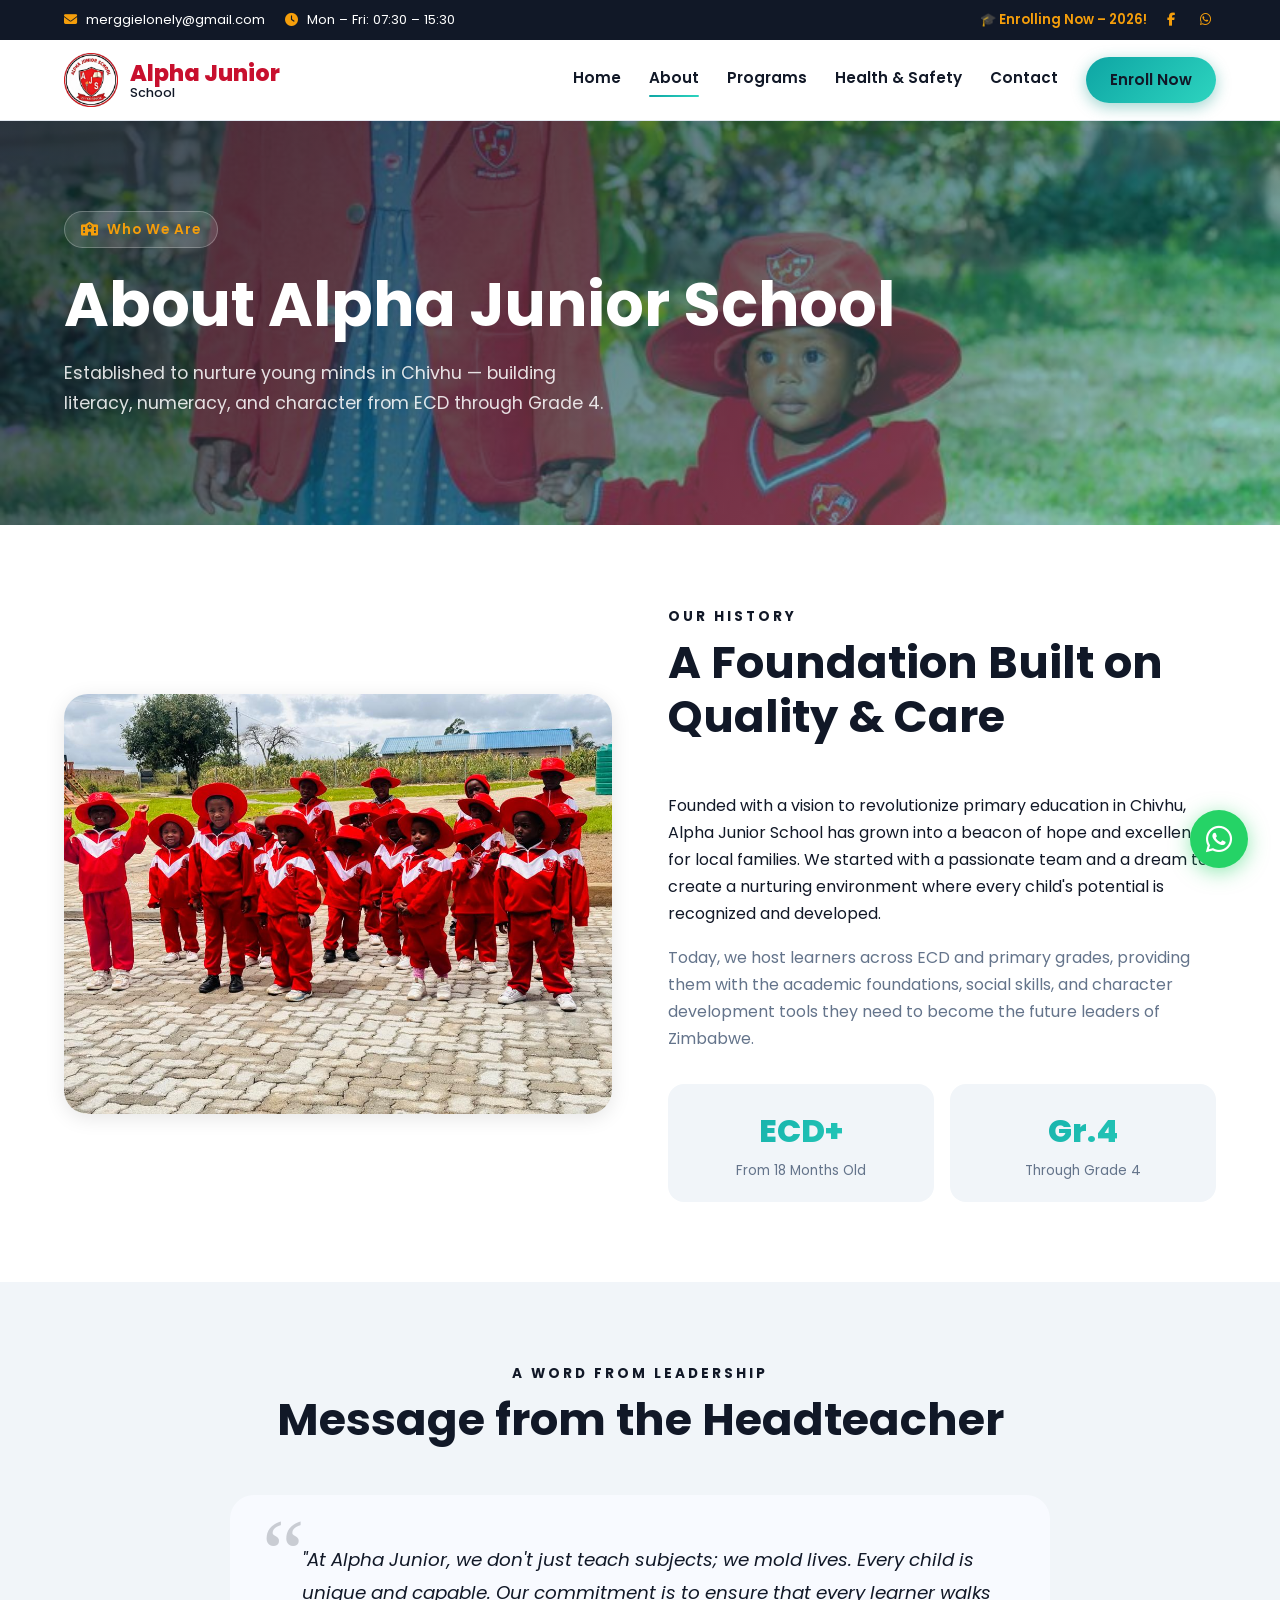
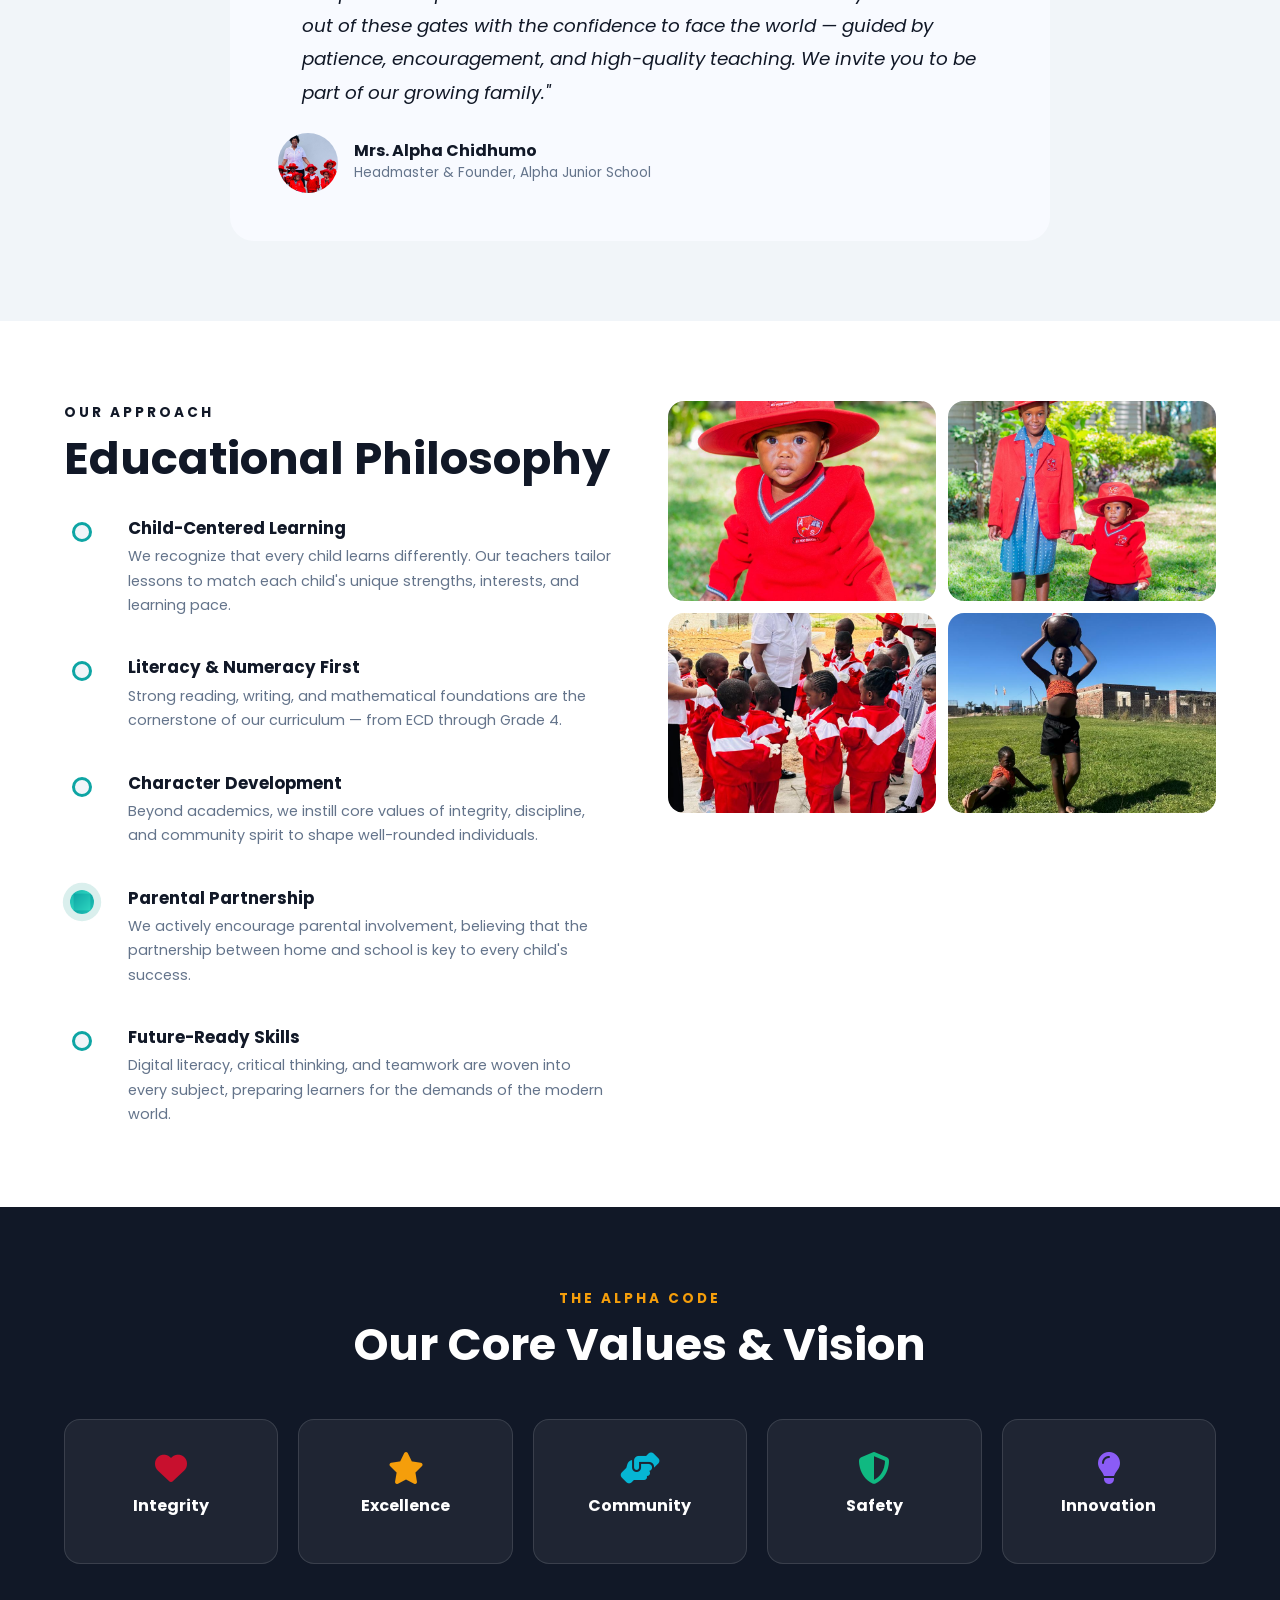
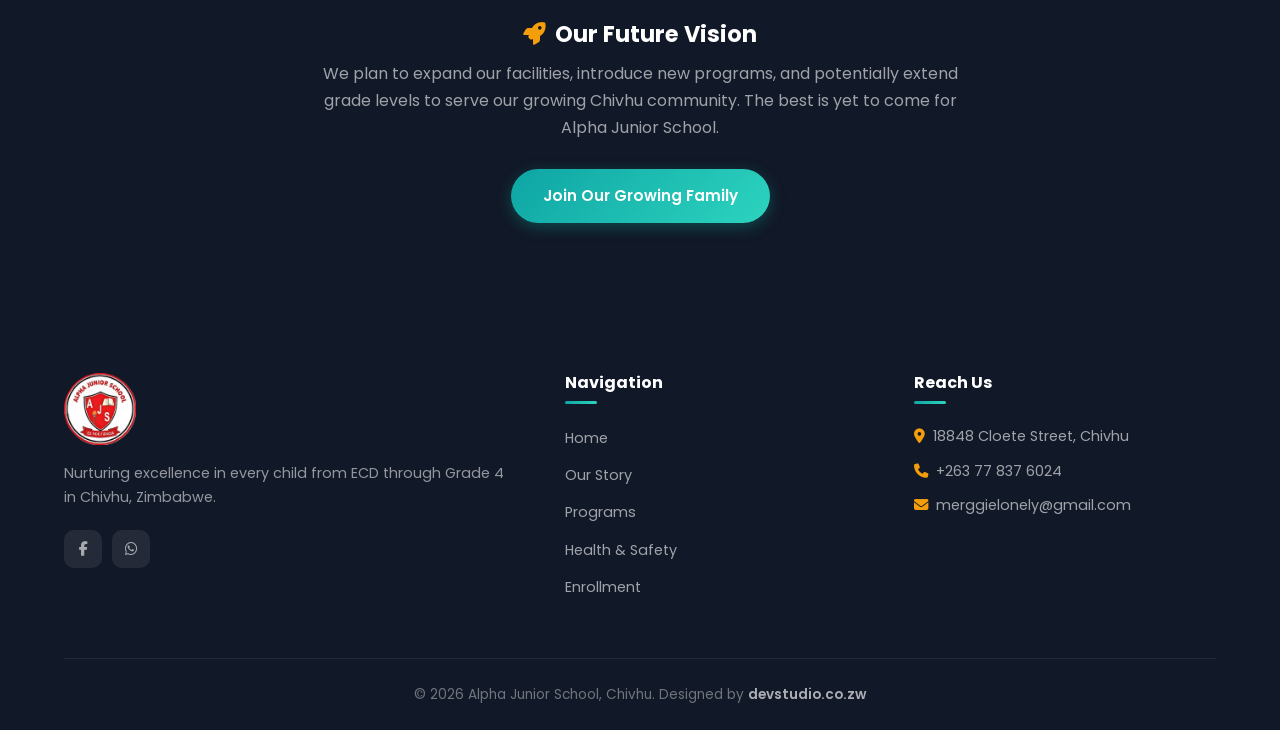
==== commit 87610311: "last committ" ====
--- a/about.html
+++ b/about.html
@@ -1,294 +1,294 @@
-<!DOCTYPE html>
-<html lang="en">
-
-<head>
-    <meta charset="UTF-8">
-    <meta name="viewport" content="width=device-width, initial-scale=1.0">
-    <!-- SEO Rule: Title between 50-60 characters -->
-    <title>About Alpha Junior School | Chivhu's Top Primary Education</title>
-    <!-- SEO Rule: Meta Description between 150-160 characters -->
-    <meta name="description"
-        content="Learn about Alpha Junior School in Chivhu. Founded on excellence, we provide world-class ECD and primary education for children aged 18 months to 10 years.">
-
-    <link rel="canonical" href="https://alphajuniorschool.co.zw/about.html">
-    <link rel="icon" type="image/png" href="assets/img/logo.png">
-    <link rel="manifest" href="manifest.json">
-
-    <!-- Google Fonts: Poppins -->
-    <link rel="preconnect" href="https://fonts.googleapis.com">
-    <link rel="preconnect" href="https://fonts.gstatic.com" crossorigin>
-    <link href="https://fonts.googleapis.com/css2?family=Poppins:ital,wght@0,300;0,400;0,500;0,600;0,700;0,800;1,400&display=swap" rel="stylesheet">
-
-    <!-- FontAwesome -->
-    <link rel="stylesheet" href="https://cdnjs.cloudflare.com/ajax/libs/font-awesome/6.4.0/css/all.min.css">
-
-    <!-- Custom Stylesheet -->
-    <link rel="stylesheet" href="assets/css/style.css">
-
-    <!-- JSON-LD Structured Data -->
-    <script type="application/ld+json">
-    {
-      "@context": "https://schema.org",
-      "@type": "AboutPage",
-      "mainEntity": {
-        "@type": "EducationalOrganization",
-        "name": "Alpha Junior School",
-        "url": "https://alphajuniorschool.co.zw",
-        "description": "Alpha Junior School is a primary school in Chivhu providing quality ECD to Grade 4 education."
-      }
-    }
-    </script>
-</head>
-
-<body>
-
-    <!-- ===== HEADER ===== -->
-    <header>
-        <div class="top-bar">
-            <div class="container">
-                <div class="top-bar-info">
-                    <span><i class="fas fa-envelope"></i> merggielonely@gmail.com</span>
-                    <span><i class="fas fa-clock"></i> Mon – Fri: 07:30 – 15:30</span>
-                </div>
-                <div class="top-bar-social">
-                    <span style="color: var(--grid-amber); font-weight: 600;">🎓 Enrolling Now – 2026!</span>
-                    <a href="https://www.facebook.com/AlphaJuniorSchoolChivhu" target="_blank" rel="noopener" aria-label="Facebook"><i class="fab fa-facebook-f"></i></a>
-                    <a href="https://wa.me/263778376024" target="_blank" rel="noopener" aria-label="WhatsApp"><i class="fab fa-whatsapp"></i></a>
-                </div>
-            </div>
-        </div>
-
-        <div class="header" id="main-header">
-            <div class="container nav-container">
-                <a href="index.html" class="logo" aria-label="Alpha Junior School Home">
-                    <img src="assets/img/logo.png" alt="Alpha Junior School Logo">
-                    <div class="logo-text">
-                        <span>Alpha Junior</span>
-                        <span>School</span>
-                    </div>
-                </a>
-
-                <nav class="nav-links" id="nav-links" aria-label="Primary Navigation">
-                    <a href="index.html">Home</a>
-                    <a href="about.html" class="active">About</a>
-                    <a href="programs.html">Programs</a>
-                    <a href="safety.html">Health & Safety</a>
-                    <a href="contact.html">Contact</a>
-                    <a href="contact.html" class="btn btn-primary" style="padding: 10px 24px;">Enroll Now</a>
-                </nav>
-
-                <button class="mobile-menu-btn" id="mobile-menu-btn" aria-label="Toggle navigation" aria-expanded="false">
-                    <i class="fas fa-bars"></i>
-                </button>
-            </div>
-        </div>
-    </header>
-
-    <main>
-        <!-- ===== SECTION 1: INNER PAGE HERO ===== -->
-        <section class="hero hero-inner-page" style="background-image: url('assets/img/hero-bg.jpg'); min-height: 45vh;" aria-label="About Page Hero">
-            <div class="hero-inner">
-                <div class="container">
-                    <div class="hero-text animate-on-scroll fade-up">
-                        <div class="hero-badge"><i class="fas fa-school"></i> Who We Are</div>
-                        <!-- SEO Rule: Exactly ONE H1 tag per page -->
-                        <h1>About Alpha Junior School</h1>
-                        <p style="max-width: 540px;">Established to nurture young minds in Chivhu — building literacy, numeracy, and character from ECD through Grade 4.</p>
-                    </div>
-                </div>
-            </div>
-        </section>
-
-        <!-- ===== SECTION 2: HISTORY & MISSION ===== -->
-        <section class="section-padding" aria-label="School History">
-            <div class="container">
-                <div class="split-grid">
-                    <div class="animate-on-scroll fade-right">
-                        <img src="assets/img/primary.jpg" alt="Students in front of the Alpha Junior School building in Chivhu"
-                            style="width:100%; border-radius: var(--radius-lg); box-shadow: var(--shadow-md); height: 420px; object-fit: cover;">
-                    </div>
-                    <article class="animate-on-scroll fade-left">
-                        <div class="section-title" style="text-align: left;">
-                            <span class="overline">Our History</span>
-                            <h2>A Foundation Built on Quality & Care</h2>
-                        </div>
-                        <p>Founded with a vision to revolutionize primary education in Chivhu, Alpha Junior School has grown into a beacon of hope and excellence for local families. We started with a passionate team and a dream to create a nurturing environment where every child's potential is recognized and developed.</p>
-                        <p style="margin-top: 16px; margin-bottom: 32px; color: var(--text-muted);">Today, we host learners across ECD and primary grades, providing them with the academic foundations, social skills, and character development tools they need to become the future leaders of Zimbabwe.</p>
-                        <div style="display: grid; grid-template-columns: 1fr 1fr; gap: 16px;">
-                            <div style="background: var(--bg-section); border-radius: var(--radius-md); padding: 20px; text-align: center;">
-                                <div style="font-size: 2rem; font-weight: 800; background: var(--gradient-cta); -webkit-background-clip: text; -webkit-text-fill-color: transparent; background-clip: text;">ECD+</div>
-                                <p style="font-size: 0.85rem; color: var(--text-muted); margin: 0;">From 18 Months Old</p>
-                            </div>
-                            <div style="background: var(--bg-section); border-radius: var(--radius-md); padding: 20px; text-align: center;">
-                                <div style="font-size: 2rem; font-weight: 800; background: var(--gradient-cta); -webkit-background-clip: text; -webkit-text-fill-color: transparent; background-clip: text;">Gr.4</div>
-                                <p style="font-size: 0.85rem; color: var(--text-muted); margin: 0;">Through Grade 4</p>
-                            </div>
-                        </div>
-                    </article>
-                </div>
-            </div>
-        </section>
-
-        <!-- ===== SECTION 3: HEADTEACHER'S MESSAGE (Quote Card) ===== -->
-        <section class="section-padding" style="background: var(--bg-section);" aria-label="Message from the Head">
-            <div class="container">
-                <div class="section-title animate-on-scroll fade-up">
-                    <span class="overline">A Word from Leadership</span>
-                    <h2>Message from the Headteacher</h2>
-                </div>
-                <div class="quote-card animate-on-scroll fade-up" style="max-width: 820px; margin: 0 auto;">
-                    <div class="quote-mark">&ldquo;</div>
-                    <blockquote>
-                        "At Alpha Junior, we don't just teach subjects; we mold lives. Every child is unique and capable. Our commitment is to ensure that every learner walks out of these gates with the confidence to face the world — guided by patience, encouragement, and high-quality teaching. We invite you to be part of our growing family."
-                    </blockquote>
-                    <div class="quote-author">
-                        <img src="assets/img/headteacher.jpg" alt="Portrait of the Alpha Junior School Headteacher">
-                        <div>
-                            <h4>Mrs. Alpha Chidhumo</h4>
-                            <p>Headmaster &amp; Founder, Alpha Junior School</p>
-                        </div>
-                    </div>
-                </div>
-            </div>
-        </section>
-
-        <!-- ===== SECTION 4: EDUCATIONAL PHILOSOPHY (Timeline) ===== -->
-        <section class="section-padding" aria-label="Educational Philosophy">
-            <div class="container">
-                <div class="split-grid" style="align-items: flex-start;">
-                    <div class="animate-on-scroll fade-right">
-                        <div class="section-title" style="text-align: left; margin-bottom: 32px;">
-                            <span class="overline">Our Approach</span>
-                            <h2>Educational Philosophy</h2>
-                        </div>
-                        <!-- Vertical Timeline -->
-                        <div class="timeline" id="philosophy-timeline">
-                            <div class="timeline-item active">
-                                <div class="timeline-dot"></div>
-                                <h3>Child-Centered Learning</h3>
-                                <p>We recognize that every child learns differently. Our teachers tailor lessons to match each child's unique strengths, interests, and learning pace.</p>
-                            </div>
-                            <div class="timeline-item">
-                                <div class="timeline-dot"></div>
-                                <h3>Literacy & Numeracy First</h3>
-                                <p>Strong reading, writing, and mathematical foundations are the cornerstone of our curriculum — from ECD through Grade 4.</p>
-                            </div>
-                            <div class="timeline-item">
-                                <div class="timeline-dot"></div>
-                                <h3>Character Development</h3>
-                                <p>Beyond academics, we instill core values of integrity, discipline, and community spirit to shape well-rounded individuals.</p>
-                            </div>
-                            <div class="timeline-item">
-                                <div class="timeline-dot"></div>
-                                <h3>Parental Partnership</h3>
-                                <p>We actively encourage parental involvement, believing that the partnership between home and school is key to every child's success.</p>
-                            </div>
-                            <div class="timeline-item">
-                                <div class="timeline-dot"></div>
-                                <h3>Future-Ready Skills</h3>
-                                <p>Digital literacy, critical thinking, and teamwork are woven into every subject, preparing learners for the demands of the modern world.</p>
-                            </div>
-                        </div>
-                    </div>
-
-                    <!-- About Gallery -->
-                    <div class="animate-on-scroll fade-left">
-                        <div style="display: grid; grid-template-columns: 1fr 1fr; gap: 12px;">
-                            <img src="assets/img/ece.jpg" alt="Young children learning at Alpha Junior's ECD wing" style="width:100%; height:200px; object-fit:cover; border-radius:var(--radius-md);">
-                            <img src="assets/img/grid-1.jpg" alt="The Alpha Junior School building in Chivhu" style="width:100%; height:200px; object-fit:cover; border-radius:var(--radius-md);">
-                            <img src="assets/img/sports.jpg" alt="Staff members engaging with students at Alpha Junior School" style="width:100%; height:200px; object-fit:cover; border-radius:var(--radius-md);">
-                            <img src="assets/img/creative.jpg" alt="Community event at Alpha Junior School" style="width:100%; height:200px; object-fit:cover; border-radius:var(--radius-md);">
-                        </div>
-                    </div>
-                </div>
-            </div>
-        </section>
-
-        <!-- ===== SECTION 5: CORE VALUES & FUTURE PLANS ===== -->
-        <section class="section-padding" style="background: var(--primary-black);" aria-label="Core Values">
-            <div class="container">
-                <div class="section-title animate-on-scroll fade-up">
-                    <span class="overline" style="color: var(--grid-amber);">The Alpha Code</span>
-                    <h2 style="color: white;">Our Core Values &amp; Vision</h2>
-                </div>
-                <div class="values-grid animate-on-scroll fade-up">
-                    <div class="value-item">
-                        <i class="fas fa-heart" style="color: var(--primary-red);"></i>
-                        <h3>Integrity</h3>
-                    </div>
-                    <div class="value-item">
-                        <i class="fas fa-star" style="color: var(--grid-amber);"></i>
-                        <h3>Excellence</h3>
-                    </div>
-                    <div class="value-item">
-                        <i class="fas fa-hands-helping" style="color: #06B6D4;"></i>
-                        <h3>Community</h3>
-                    </div>
-                    <div class="value-item">
-                        <i class="fas fa-shield-alt" style="color: #10B981;"></i>
-                        <h3>Safety</h3>
-                    </div>
-                    <div class="value-item">
-                        <i class="fas fa-lightbulb" style="color: var(--grid-purple);"></i>
-                        <h3>Innovation</h3>
-                    </div>
-                </div>
-
-                <!-- Future Plans -->
-                <div style="margin-top: 56px; text-align: center; max-width: 640px; margin-left: auto; margin-right: auto;" class="animate-on-scroll fade-up">
-                    <h3 style="color: white; margin-bottom: 12px;"><i class="fas fa-rocket" style="color: var(--grid-amber); margin-right: 10px;"></i>Our Future Vision</h3>
-                    <p style="color: rgba(255,255,255,0.6); margin-bottom: 28px;">We plan to expand our facilities, introduce new programs, and potentially extend grade levels to serve our growing Chivhu community. The best is yet to come for Alpha Junior School.</p>
-                    <a href="contact.html" class="btn btn-primary">Join Our Growing Family</a>
-                </div>
-            </div>
-        </section>
-    </main>
-
-    <!-- ===== FOOTER ===== -->
-    <footer class="footer">
-        <div class="container">
-            <div class="footer-grid">
-                <div class="footer-col">
-                    <img src="assets/img/logo.png" alt="AJS Logo" style="width: 72px; margin-bottom: 16px; border-radius: 8px;">
-                    <p>Nurturing excellence in every child from ECD through Grade 4 in Chivhu, Zimbabwe.</p>
-                    <div class="footer-social">
-                        <a href="https://www.facebook.com/AlphaJuniorSchoolChivhu" target="_blank" aria-label="Facebook"><i class="fab fa-facebook-f"></i></a>
-                        <a href="https://wa.me/263778376024" target="_blank" aria-label="WhatsApp"><i class="fab fa-whatsapp"></i></a>
-                    </div>
-                </div>
-                <nav class="footer-col" aria-label="Footer Quick Links">
-                    <h4>Navigation</h4>
-                    <ul>
-                        <li><a href="index.html">Home</a></li>
-                        <li><a href="about.html">Our Story</a></li>
-                        <li><a href="programs.html">Programs</a></li>
-                        <li><a href="safety.html">Health &amp; Safety</a></li>
-                        <li><a href="contact.html">Enrollment</a></li>
-                    </ul>
-                </nav>
-                <div class="footer-col">
-                    <h4>Reach Us</h4>
-                    <ul>
-                        <li style="color:rgba(255,255,255,0.6); font-size:0.9rem; margin-bottom:10px;"><i class="fas fa-map-marker-alt" style="color:var(--grid-amber); margin-right:8px;"></i>18848 Cloete Street, Chivhu</li>
-                        <li style="color:rgba(255,255,255,0.6); font-size:0.9rem; margin-bottom:10px;"><i class="fas fa-phone" style="color:var(--grid-amber); margin-right:8px;"></i><a href="tel:+263778376024" style="color:rgba(255,255,255,0.6);">+263 77 837 6024</a></li>
-                        <li style="color:rgba(255,255,255,0.6); font-size:0.9rem;"><i class="fas fa-envelope" style="color:var(--grid-amber); margin-right:8px;"></i><a href="mailto:merggielonely@gmail.com" style="color:rgba(255,255,255,0.6);">merggielonely@gmail.com</a></li>
-                    </ul>
-                </div>
-            </div>
-            <div class="footer-bottom">
-                <p>&copy; 2026 Alpha Junior School, Chivhu. Designed by <a href="https://devstudio.co.zw" target="_blank" rel="nofollow">devstudio.co.zw</a></p>
-            </div>
-        </div>
-    </footer>
-
-    <!-- WhatsApp Floating Pulse Button -->
-    <a href="https://wa.me/263778376024" class="whatsapp-float" target="_blank" rel="noopener noreferrer"
-        aria-label="Chat with Alpha Junior School on WhatsApp">
-        <i class="fab fa-whatsapp"></i>
-    </a>
-
-    <!-- Scripts -->
-    <script src="assets/js/main.js"></script>
-</body>
-
-</html>+<!DOCTYPE html>
+<html lang="en">
+
+<head>
+    <meta charset="UTF-8">
+    <meta name="viewport" content="width=device-width, initial-scale=1.0">
+    <!-- SEO Rule: Title between 50-60 characters -->
+    <title>About Alpha Junior School | Chivhu's Top Primary Education</title>
+    <!-- SEO Rule: Meta Description between 150-160 characters -->
+    <meta name="description"
+        content="Learn about Alpha Junior School in Chivhu. Founded on excellence, we provide world-class ECD and primary education for children aged 18 months to 10 years.">
+
+    <link rel="canonical" href="https://alphajuniorschool.co.zw/about.html">
+    <link rel="icon" type="image/png" href="assets/img/logo.png">
+    <link rel="manifest" href="manifest.json">
+
+    <!-- Google Fonts: Poppins -->
+    <link rel="preconnect" href="https://fonts.googleapis.com">
+    <link rel="preconnect" href="https://fonts.gstatic.com" crossorigin>
+    <link href="https://fonts.googleapis.com/css2?family=Poppins:ital,wght@0,300;0,400;0,500;0,600;0,700;0,800;1,400&display=swap" rel="stylesheet">
+
+    <!-- FontAwesome -->
+    <link rel="stylesheet" href="https://cdnjs.cloudflare.com/ajax/libs/font-awesome/6.4.0/css/all.min.css">
+
+    <!-- Custom Stylesheet -->
+    <link rel="stylesheet" href="assets/css/style.css">
+
+    <!-- JSON-LD Structured Data -->
+    <script type="application/ld+json">
+    {
+      "@context": "https://schema.org",
+      "@type": "AboutPage",
+      "mainEntity": {
+        "@type": "EducationalOrganization",
+        "name": "Alpha Junior School",
+        "url": "https://alphajuniorschool.co.zw",
+        "description": "Alpha Junior School is a primary school in Chivhu providing quality ECD to Grade 4 education."
+      }
+    }
+    </script>
+</head>
+
+<body>
+
+    <!-- ===== HEADER ===== -->
+    <header>
+        <div class="top-bar">
+            <div class="container">
+                <div class="top-bar-info">
+                    <span><i class="fas fa-envelope"></i> merggielonely@gmail.com</span>
+                    <span><i class="fas fa-clock"></i> Mon – Fri: 07:30 – 15:30</span>
+                </div>
+                <div class="top-bar-social">
+                    <span style="color: var(--grid-amber); font-weight: 600;">🎓 Enrolling Now – 2026!</span>
+                    <a href="https://www.facebook.com/AlphaJuniorSchoolChivhu" target="_blank" rel="noopener" aria-label="Facebook"><i class="fab fa-facebook-f"></i></a>
+                    <a href="https://wa.me/263778376024" target="_blank" rel="noopener" aria-label="WhatsApp"><i class="fab fa-whatsapp"></i></a>
+                </div>
+            </div>
+        </div>
+
+        <div class="header" id="main-header">
+            <div class="container nav-container">
+                <a href="index.html" class="logo" aria-label="Alpha Junior School Home">
+                    <img src="assets/img/logo.png" alt="Alpha Junior School Logo">
+                    <div class="logo-text">
+                        <span>Alpha Junior</span>
+                        <span>School</span>
+                    </div>
+                </a>
+
+                <nav class="nav-links" id="nav-links" aria-label="Primary Navigation">
+                    <a href="index.html">Home</a>
+                    <a href="about.html" class="active">About</a>
+                    <a href="programs.html">Programs</a>
+                    <a href="safety.html">Health & Safety</a>
+                    <a href="contact.html">Contact</a>
+                    <a href="contact.html" class="btn btn-primary" style="padding: 10px 24px;">Enroll Now</a>
+                </nav>
+
+                <button class="mobile-menu-btn" id="mobile-menu-btn" aria-label="Toggle navigation" aria-expanded="false">
+                    <i class="fas fa-bars"></i>
+                </button>
+            </div>
+        </div>
+    </header>
+
+    <main>
+        <!-- ===== SECTION 1: INNER PAGE HERO ===== -->
+        <section class="hero hero-inner-page" style="background-image: url('assets/img/hero-bg.jpg'); min-height: 45vh;" aria-label="About Page Hero">
+            <div class="hero-inner">
+                <div class="container">
+                    <div class="hero-text animate-on-scroll fade-up">
+                        <div class="hero-badge"><i class="fas fa-school"></i> Who We Are</div>
+                        <!-- SEO Rule: Exactly ONE H1 tag per page -->
+                        <h1>About Alpha Junior School</h1>
+                        <p style="max-width: 540px;">Established to nurture young minds in Chivhu — building literacy, numeracy, and character from ECD through Grade 4.</p>
+                    </div>
+                </div>
+            </div>
+        </section>
+
+        <!-- ===== SECTION 2: HISTORY & MISSION ===== -->
+        <section class="section-padding" aria-label="School History">
+            <div class="container">
+                <div class="split-grid">
+                    <div class="animate-on-scroll fade-right">
+                        <img src="assets/img/students-outside.jpg" alt="Students in front of the Alpha Junior School building in Chivhu"
+                            style="width:100%; border-radius: var(--radius-lg); box-shadow: var(--shadow-md); height: 420px; object-fit: cover;">
+                    </div>
+                    <article class="animate-on-scroll fade-left">
+                        <div class="section-title" style="text-align: left;">
+                            <span class="overline">Our History</span>
+                            <h2>A Foundation Built on Quality & Care</h2>
+                        </div>
+                        <p>Founded with a vision to revolutionize primary education in Chivhu, Alpha Junior School has grown into a beacon of hope and excellence for local families. We started with a passionate team and a dream to create a nurturing environment where every child's potential is recognized and developed.</p>
+                        <p style="margin-top: 16px; margin-bottom: 32px; color: var(--text-muted);">Today, we host learners across ECD and primary grades, providing them with the academic foundations, social skills, and character development tools they need to become the future leaders of Zimbabwe.</p>
+                        <div style="display: grid; grid-template-columns: 1fr 1fr; gap: 16px;">
+                            <div style="background: var(--bg-section); border-radius: var(--radius-md); padding: 20px; text-align: center;">
+                                <div style="font-size: 2rem; font-weight: 800; background: var(--gradient-cta); -webkit-background-clip: text; -webkit-text-fill-color: transparent; background-clip: text;">ECD+</div>
+                                <p style="font-size: 0.85rem; color: var(--text-muted); margin: 0;">From 18 Months Old</p>
+                            </div>
+                            <div style="background: var(--bg-section); border-radius: var(--radius-md); padding: 20px; text-align: center;">
+                                <div style="font-size: 2rem; font-weight: 800; background: var(--gradient-cta); -webkit-background-clip: text; -webkit-text-fill-color: transparent; background-clip: text;">Gr.4</div>
+                                <p style="font-size: 0.85rem; color: var(--text-muted); margin: 0;">Through Grade 4</p>
+                            </div>
+                        </div>
+                    </article>
+                </div>
+            </div>
+        </section>
+
+        <!-- ===== SECTION 3: HEADTEACHER'S MESSAGE (Quote Card) ===== -->
+        <section class="section-padding" style="background: var(--bg-section);" aria-label="Message from the Head">
+            <div class="container">
+                <div class="section-title animate-on-scroll fade-up">
+                    <span class="overline">A Word from Leadership</span>
+                    <h2>Message from the Headteacher</h2>
+                </div>
+                <div class="quote-card animate-on-scroll fade-up" style="max-width: 820px; margin: 0 auto;">
+                    <div class="quote-mark">&ldquo;</div>
+                    <blockquote>
+                        "At Alpha Junior, we don't just teach subjects; we mold lives. Every child is unique and capable. Our commitment is to ensure that every learner walks out of these gates with the confidence to face the world — guided by patience, encouragement, and high-quality teaching. We invite you to be part of our growing family."
+                    </blockquote>
+                    <div class="quote-author">
+                        <img src="assets/img/headteacher.jpg" alt="Portrait of the Alpha Junior School Headteacher">
+                        <div>
+                            <h4>Mrs. Alpha Chidhumo</h4>
+                            <p>Headmaster &amp; Founder, Alpha Junior School</p>
+                        </div>
+                    </div>
+                </div>
+            </div>
+        </section>
+
+        <!-- ===== SECTION 4: EDUCATIONAL PHILOSOPHY (Timeline) ===== -->
+        <section class="section-padding" aria-label="Educational Philosophy">
+            <div class="container">
+                <div class="split-grid" style="align-items: flex-start;">
+                    <div class="animate-on-scroll fade-right">
+                        <div class="section-title" style="text-align: left; margin-bottom: 32px;">
+                            <span class="overline">Our Approach</span>
+                            <h2>Educational Philosophy</h2>
+                        </div>
+                        <!-- Vertical Timeline -->
+                        <div class="timeline" id="philosophy-timeline">
+                            <div class="timeline-item active">
+                                <div class="timeline-dot"></div>
+                                <h3>Child-Centered Learning</h3>
+                                <p>We recognize that every child learns differently. Our teachers tailor lessons to match each child's unique strengths, interests, and learning pace.</p>
+                            </div>
+                            <div class="timeline-item">
+                                <div class="timeline-dot"></div>
+                                <h3>Literacy & Numeracy First</h3>
+                                <p>Strong reading, writing, and mathematical foundations are the cornerstone of our curriculum — from ECD through Grade 4.</p>
+                            </div>
+                            <div class="timeline-item">
+                                <div class="timeline-dot"></div>
+                                <h3>Character Development</h3>
+                                <p>Beyond academics, we instill core values of integrity, discipline, and community spirit to shape well-rounded individuals.</p>
+                            </div>
+                            <div class="timeline-item">
+                                <div class="timeline-dot"></div>
+                                <h3>Parental Partnership</h3>
+                                <p>We actively encourage parental involvement, believing that the partnership between home and school is key to every child's success.</p>
+                            </div>
+                            <div class="timeline-item">
+                                <div class="timeline-dot"></div>
+                                <h3>Future-Ready Skills</h3>
+                                <p>Digital literacy, critical thinking, and teamwork are woven into every subject, preparing learners for the demands of the modern world.</p>
+                            </div>
+                        </div>
+                    </div>
+
+                    <!-- About Gallery -->
+                    <div class="animate-on-scroll fade-left">
+                        <div style="display: grid; grid-template-columns: 1fr 1fr; gap: 12px;">
+                            <img src="assets/img/daycarestudent.jpg" alt="Young children learning at Alpha Junior's ECD wing" style="width:100%; height:200px; object-fit:cover; border-radius:var(--radius-md);">
+                            <img src="assets/img/hero-bg.jpg" alt="The Alpha Junior School building in Chivhu" style="width:100%; height:200px; object-fit:cover; border-radius:var(--radius-md);">
+                            <img src="assets/img/student-with-teachers-outside.jpg" alt="Staff members engaging with students at Alpha Junior School" style="width:100%; height:200px; object-fit:cover; border-radius:var(--radius-md);">
+                            <img src="assets/img/extracurricularactivities.jpg" alt="Community event at Alpha Junior School" style="width:100%; height:200px; object-fit:cover; border-radius:var(--radius-md);">
+                        </div>
+                    </div>
+                </div>
+            </div>
+        </section>
+
+        <!-- ===== SECTION 5: CORE VALUES & FUTURE PLANS ===== -->
+        <section class="section-padding" style="background: var(--primary-black);" aria-label="Core Values">
+            <div class="container">
+                <div class="section-title animate-on-scroll fade-up">
+                    <span class="overline" style="color: var(--grid-amber);">The Alpha Code</span>
+                    <h2 style="color: white;">Our Core Values &amp; Vision</h2>
+                </div>
+                <div class="values-grid animate-on-scroll fade-up">
+                    <div class="value-item">
+                        <i class="fas fa-heart" style="color: var(--primary-red);"></i>
+                        <h3>Integrity</h3>
+                    </div>
+                    <div class="value-item">
+                        <i class="fas fa-star" style="color: var(--grid-amber);"></i>
+                        <h3>Excellence</h3>
+                    </div>
+                    <div class="value-item">
+                        <i class="fas fa-hands-helping" style="color: #06B6D4;"></i>
+                        <h3>Community</h3>
+                    </div>
+                    <div class="value-item">
+                        <i class="fas fa-shield-alt" style="color: #10B981;"></i>
+                        <h3>Safety</h3>
+                    </div>
+                    <div class="value-item">
+                        <i class="fas fa-lightbulb" style="color: var(--grid-purple);"></i>
+                        <h3>Innovation</h3>
+                    </div>
+                </div>
+
+                <!-- Future Plans -->
+                <div style="margin-top: 56px; text-align: center; max-width: 640px; margin-left: auto; margin-right: auto;" class="animate-on-scroll fade-up">
+                    <h3 style="color: white; margin-bottom: 12px;"><i class="fas fa-rocket" style="color: var(--grid-amber); margin-right: 10px;"></i>Our Future Vision</h3>
+                    <p style="color: rgba(255,255,255,0.6); margin-bottom: 28px;">We plan to expand our facilities, introduce new programs, and potentially extend grade levels to serve our growing Chivhu community. The best is yet to come for Alpha Junior School.</p>
+                    <a href="contact.html" class="btn btn-primary">Join Our Growing Family</a>
+                </div>
+            </div>
+        </section>
+    </main>
+
+    <!-- ===== FOOTER ===== -->
+    <footer class="footer">
+        <div class="container">
+            <div class="footer-grid">
+                <div class="footer-col">
+                    <img src="assets/img/logo.png" alt="AJS Logo" style="width: 72px; margin-bottom: 16px; border-radius: 8px;">
+                    <p>Nurturing excellence in every child from ECD through Grade 4 in Chivhu, Zimbabwe.</p>
+                    <div class="footer-social">
+                        <a href="https://www.facebook.com/AlphaJuniorSchoolChivhu" target="_blank" aria-label="Facebook"><i class="fab fa-facebook-f"></i></a>
+                        <a href="https://wa.me/263778376024" target="_blank" aria-label="WhatsApp"><i class="fab fa-whatsapp"></i></a>
+                    </div>
+                </div>
+                <nav class="footer-col" aria-label="Footer Quick Links">
+                    <h4>Navigation</h4>
+                    <ul>
+                        <li><a href="index.html">Home</a></li>
+                        <li><a href="about.html">Our Story</a></li>
+                        <li><a href="programs.html">Programs</a></li>
+                        <li><a href="safety.html">Health &amp; Safety</a></li>
+                        <li><a href="contact.html">Enrollment</a></li>
+                    </ul>
+                </nav>
+                <div class="footer-col">
+                    <h4>Reach Us</h4>
+                    <ul>
+                        <li style="color:rgba(255,255,255,0.6); font-size:0.9rem; margin-bottom:10px;"><i class="fas fa-map-marker-alt" style="color:var(--grid-amber); margin-right:8px;"></i>18848 Cloete Street, Chivhu</li>
+                        <li style="color:rgba(255,255,255,0.6); font-size:0.9rem; margin-bottom:10px;"><i class="fas fa-phone" style="color:var(--grid-amber); margin-right:8px;"></i><a href="tel:+263778376024" style="color:rgba(255,255,255,0.6);">+263 77 837 6024</a></li>
+                        <li style="color:rgba(255,255,255,0.6); font-size:0.9rem;"><i class="fas fa-envelope" style="color:var(--grid-amber); margin-right:8px;"></i><a href="mailto:merggielonely@gmail.com" style="color:rgba(255,255,255,0.6);">merggielonely@gmail.com</a></li>
+                    </ul>
+                </div>
+            </div>
+            <div class="footer-bottom">
+                <p>&copy; 2026 Alpha Junior School, Chivhu. Designed by <a href="https://devstudio.co.zw" target="_blank" rel="nofollow">devstudio.co.zw</a></p>
+            </div>
+        </div>
+    </footer>
+
+    <!-- WhatsApp Floating Pulse Button -->
+    <a href="https://wa.me/263778376024" class="whatsapp-float" target="_blank" rel="noopener noreferrer"
+        aria-label="Chat with Alpha Junior School on WhatsApp">
+        <i class="fab fa-whatsapp"></i>
+    </a>
+
+    <!-- Scripts -->
+    <script src="assets/js/main.js"></script>
+</body>
+
+</html>
--- a/assets/css/style.css
+++ b/assets/css/style.css
@@ -19,7 +19,7 @@
     --accent-indigo: #0ea5a4;
     --accent-violet: #2dd4bf;
     --accent-indigo-glow: rgba(14, 165, 164, 0.35);
-    --gradient-cta: linear-gradient(135deg, 0ea5a4 0%, #2dd4bf 100%);
+    --gradient-cta: linear-gradient(135deg, #0ea5a4 0%, #2dd4bf 100%);
 
     /* Vibrant Grid Accent Colors */
     --grid-amber: #F59E0B;
@@ -39,12 +39,12 @@
     /* Glass Morphism */
     --glass-bg: rgba(255, 255, 255, 0.15);
     --glass-border: rgba(255, 255, 255, 0.25);
-    --glass-shadow: 0 8px 32px rgba(31, 38, 135, 0.15);
+    --glass-shadow: 0 8px 32px rgba(13, 148, 136, 0.15);
 
     /* Shadows */
     --shadow-sm: 0 2px 8px rgba(0, 0, 0, 0.06);
     --shadow-md: 0 4px 20px rgba(0, 0, 0, 0.10);
-    --shadow-hover: 0 12px 32px rgba(79, 70, 229, 0.20);
+    --shadow-hover: 0 12px 32px rgba(20, 184, 166, 0.20);
     --shadow-lift: 0 16px 40px rgba(0, 0, 0, 0.16);
 
     /* Corners - Squircle */
@@ -161,7 +161,7 @@
 }
 
 .section-title .overline {
-    color: var(--accent-indigo);
+    color: var(--accent-teal);
     font-size: 0.85rem;
     font-weight: 700;
     text-transform: uppercase;
@@ -191,17 +191,17 @@
     white-space: nowrap;
 }
 
-/* Primary - Indigo gradient with pulse */
+/* Primary - Teal gradient with pulse */
 .btn-primary {
     background: var(--gradient-cta);
     color: var(--pure-white);
-    box-shadow: 0 4px 15px rgba(79, 70, 229, 0.4);
-    animation: pulse-indigo 2.5s infinite;
+    box-shadow: 0 4px 15px rgba(13, 148, 136, 0.4);
+    animation: pulse-teal 2.5s infinite;
 }
 
 .btn-primary:hover {
     transform: translateY(-3px);
-    box-shadow: 0 8px 25px rgba(79, 70, 229, 0.55);
+    box-shadow: 0 8px 25px rgba(13, 148, 136, 0.55);
     animation: none;
 }
 
@@ -220,8 +220,8 @@
 /* Outline */
 .btn-outline {
     background-color: transparent;
-    border: 2px solid var(--accent-indigo);
-    color: var(--accent-indigo);
+    border: 2px solid var(--accent-teal);
+    color: var(--accent-teal);
 }
 
 .btn-outline:hover {
@@ -266,17 +266,17 @@
     background: rgba(255, 255, 255, 0.25);
 }
 
-@keyframes pulse-indigo {
+@keyframes pulse-teal {
     0% {
-        box-shadow: 0 0 0 0 rgba(79, 70, 229, 0.55);
+        box-shadow: 0 0 0 0 rgba(20, 184, 166, 0.55);
     }
 
     70% {
-        box-shadow: 0 0 0 12px rgba(79, 70, 229, 0);
+        box-shadow: 0 0 0 12px rgba(20, 184, 166, 0);
     }
 
     100% {
-        box-shadow: 0 0 0 0 rgba(79, 70, 229, 0);
+        box-shadow: 0 0 0 0 rgba(20, 184, 166, 0);
     }
 }
 
@@ -391,7 +391,7 @@
 
 .nav-links a:hover,
 .nav-links a.active {
-    color: var(--accent-indigo);
+    color: var(--accent-teal);
 }
 
 .nav-links a:hover::after,
@@ -426,7 +426,7 @@
     content: '';
     position: absolute;
     inset: 0;
-    background: linear-gradient(135deg, rgba(17, 24, 39, 0.78) 0%, rgba(79, 70, 229, 0.45) 100%);
+    background: linear-gradient(135deg, rgba(17, 24, 39, 0.78) 0%, rgba(13, 148, 136, 0.45) 100%);
     z-index: 1;
 }
 
@@ -567,12 +567,12 @@
 .bento-item:hover {
     transform: translateY(-8px);
     box-shadow: var(--shadow-hover);
-    border-color: var(--accent-indigo);
+    border-color: var(--accent-teal);
 }
 
 .bento-item.featured {
     grid-column: span 2;
-    background: linear-gradient(135deg, #1e1b4b 0%, #312e81 100%);
+    background: linear-gradient(135deg, #134e4a 0%, #0f766e 100%);
     color: white;
     position: relative;
     overflow: hidden;
@@ -633,7 +633,7 @@
     scroll-snap-type: x mandatory;
     -webkit-overflow-scrolling: touch;
     scrollbar-width: thin;
-    scrollbar-color: var(--accent-indigo) var(--border-color);
+    scrollbar-color: var(--accent-teal) var(--border-color);
 }
 
 .gallery-scroll-wrap::-webkit-scrollbar {
@@ -646,7 +646,7 @@
 }
 
 .gallery-scroll-wrap::-webkit-scrollbar-thumb {
-    background: var(--accent-indigo);
+    background: var(--accent-teal);
     border-radius: 5px;
 }
 
@@ -880,7 +880,7 @@
     border: none;
     font-size: 0.85rem;
     font-weight: 600;
-    color: var(--accent-indigo);
+    color: var(--accent-teal);
     cursor: pointer;
     display: flex;
     align-items: center;
@@ -928,7 +928,7 @@
 .tab-btn.active {
     background: var(--gradient-cta);
     color: white;
-    box-shadow: 0 4px 12px rgba(79, 70, 229, 0.3);
+    box-shadow: 0 4px 12px rgba(13, 148, 136, 0.3);
 }
 
 .tab-panel {
@@ -953,7 +953,7 @@
     top: 0;
     bottom: 0;
     width: 2px;
-    background: linear-gradient(to bottom, var(--accent-indigo), var(--grid-amber));
+    background: linear-gradient(to bottom, var(--accent-teal), var(--grid-amber));
     border-radius: 2px;
 }
 
@@ -981,7 +981,7 @@
 .timeline-item.active .timeline-dot {
     background: var(--gradient-cta);
     border-color: transparent;
-    box-shadow: 0 0 0 6px rgba(79, 70, 229, 0.15);
+    box-shadow: 0 0 0 6px rgba(13, 148, 136, 0.15);
     transform: scale(1.2);
 }
 
@@ -1006,7 +1006,7 @@
 .quote-card .quote-mark {
     font-size: 6rem;
     line-height: 1;
-    color: var(--accent-indigo);
+    color: var(--accent-teal);
     font-family: Georgia, serif;
     position: absolute;
     top: 10px;
@@ -1022,7 +1022,7 @@
     position: relative;
     z-index: 1;
     color: var(--primary-black);
-    border-left: 4px solid var(--accent-indigo);
+    border-left: 4px solid var(--accent-teal);
     padding-left: 24px;
     margin-bottom: 24px;
 }
@@ -1038,7 +1038,7 @@
     height: 60px;
     border-radius: 50%;
     object-fit: cover;
-    border: 3px solid var(--accent-indigo);
+    border: 3px solid var(--accent-teal);
 }
 
 .quote-author h4 {
@@ -1075,7 +1075,7 @@
 .menu-card:hover {
     transform: translateY(-4px);
     box-shadow: var(--shadow-md);
-    border-color: var(--accent-indigo);
+    border-color: var(--accent-teal);
 }
 
 .menu-card .day-label {
@@ -1083,7 +1083,7 @@
     font-weight: 700;
     text-transform: uppercase;
     letter-spacing: 2px;
-    color: var(--accent-indigo);
+    color: var(--accent-teal);
     margin-bottom: 10px;
 }
 
@@ -1189,8 +1189,8 @@
 .form-group input:focus,
 .form-group textarea:focus,
 .form-group select:focus {
-    border-color: var(--accent-indigo);
-    box-shadow: 0 0 0 4px var(--accent-indigo-glow);
+    border-color: var(--accent-teal);
+    box-shadow: 0 0 0 4px var(--accent-teal-glow);
 }
 
 .form-group label {
@@ -1220,7 +1220,7 @@
     top: 6px;
     transform: none;
     font-size: 0.72rem;
-    color: var(--accent-indigo);
+    color: var(--accent-teal);
     font-weight: 600;
 }
 
@@ -1352,8 +1352,8 @@
     content: '';
     position: absolute;
     inset: 0;
-    background: radial-gradient(ellipse at 20% 50%, rgba(79, 70, 229, 0.25) 0%, transparent 65%),
-        radial-gradient(ellipse at 80% 50%, rgba(124, 58, 237, 0.2) 0%, transparent 65%);
+    background: radial-gradient(ellipse at 20% 50%, rgba(20, 184, 166, 0.25) 0%, transparent 65%),
+        radial-gradient(ellipse at 80% 50%, rgba(45, 212, 191, 0.2) 0%, transparent 65%);
     pointer-events: none;
 }
 
@@ -1446,8 +1446,8 @@
     background: linear-gradient(to top, rgba(17, 24, 39, 0.85) 0%, rgba(17, 24, 39, 0.3) 100%);
 }
 
-.mi-bg-indigo .mi-overlay {
-    background: linear-gradient(135deg, rgba(79, 70, 229, 0.92), rgba(124, 58, 237, 0.88));
+.mi-bg-violet .mi-overlay {
+    background: linear-gradient(135deg, rgba(20, 184, 166, 0.92), rgba(45, 212, 191, 0.88));
 }
 
 .mi-bg-amber .mi-overlay {
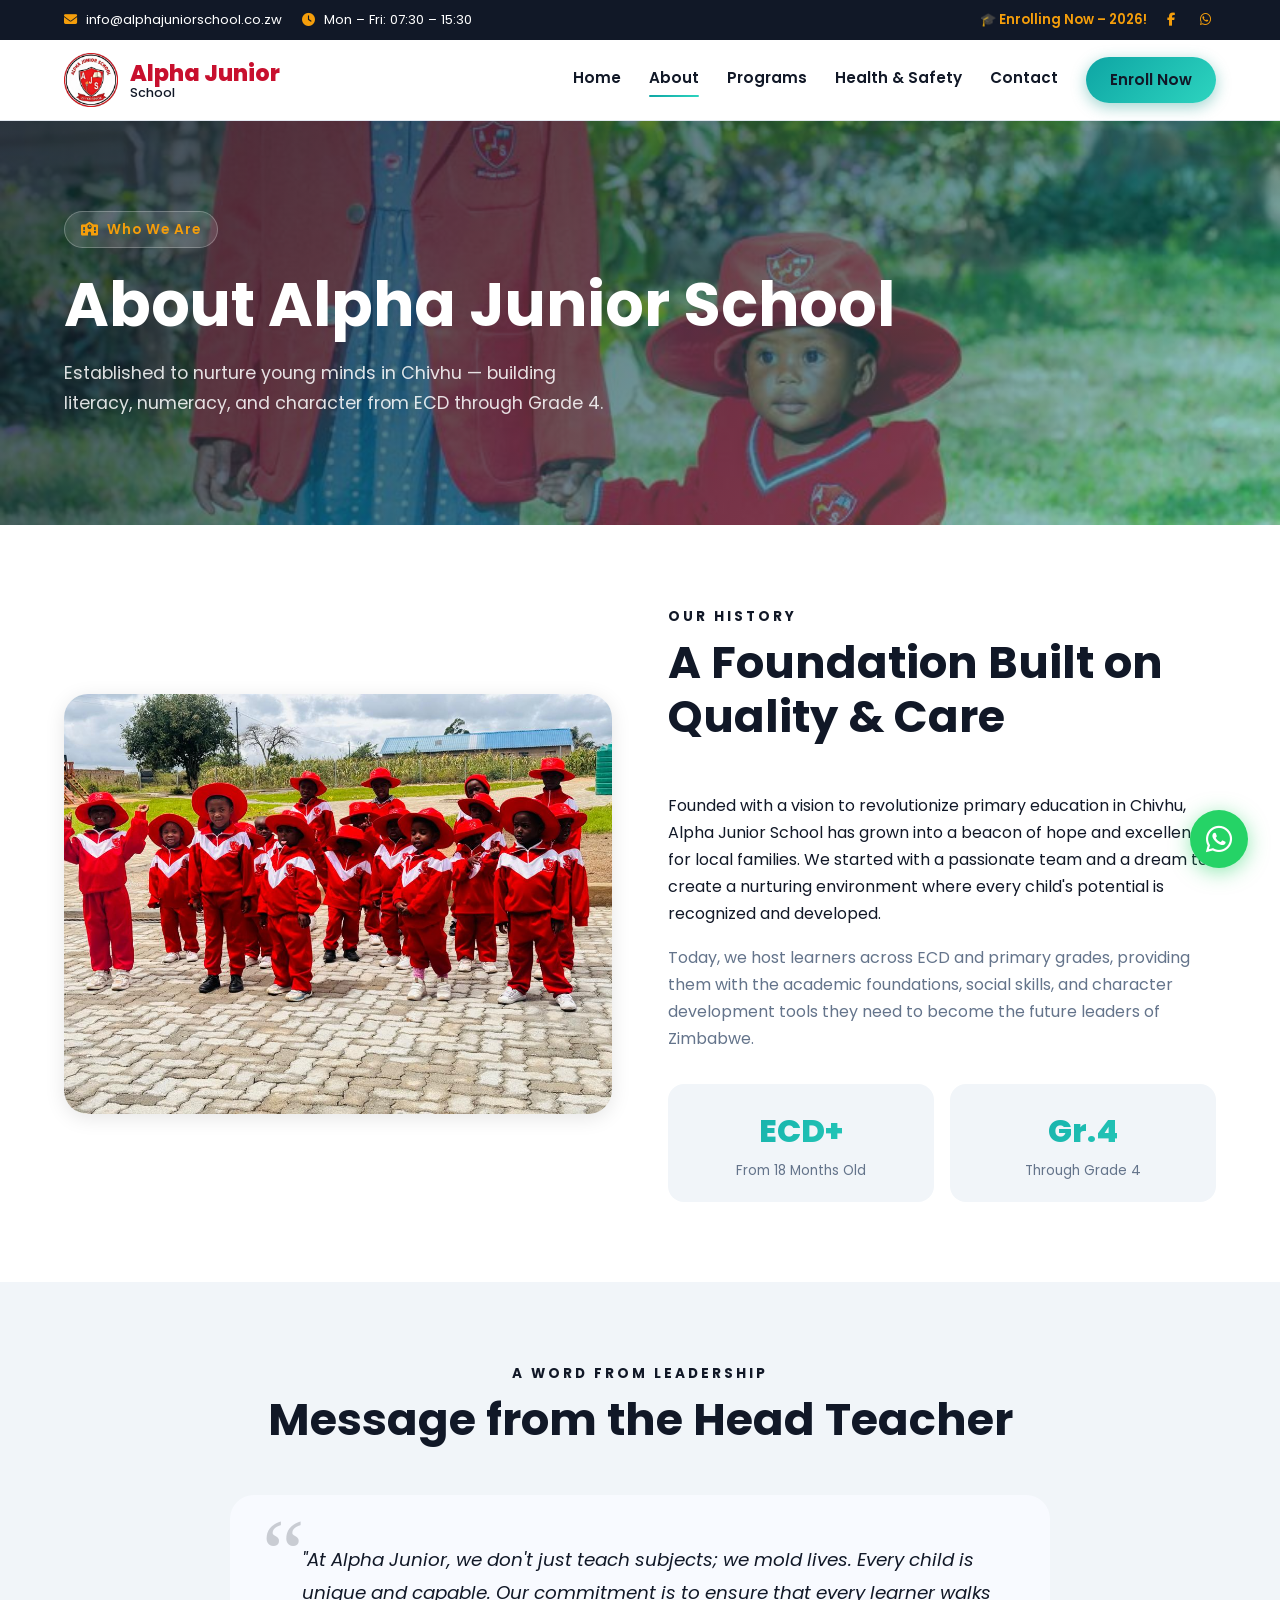
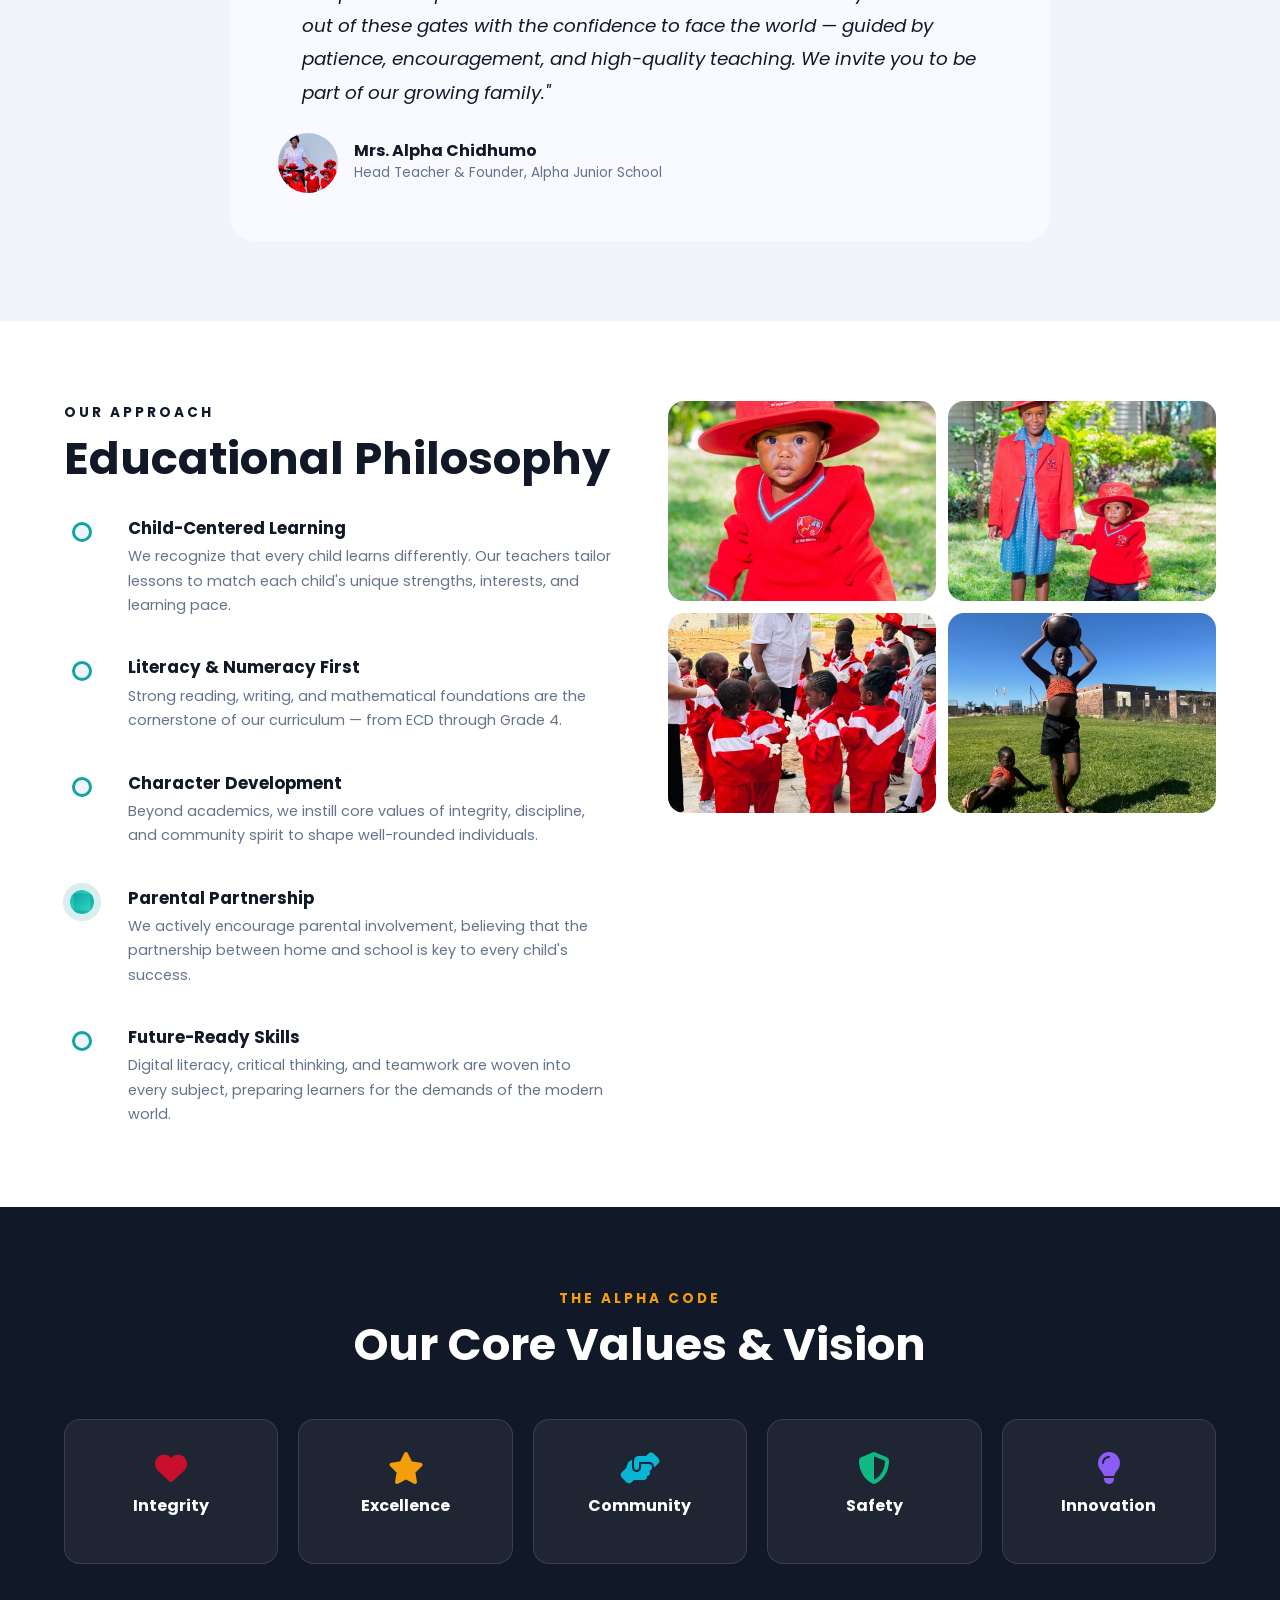
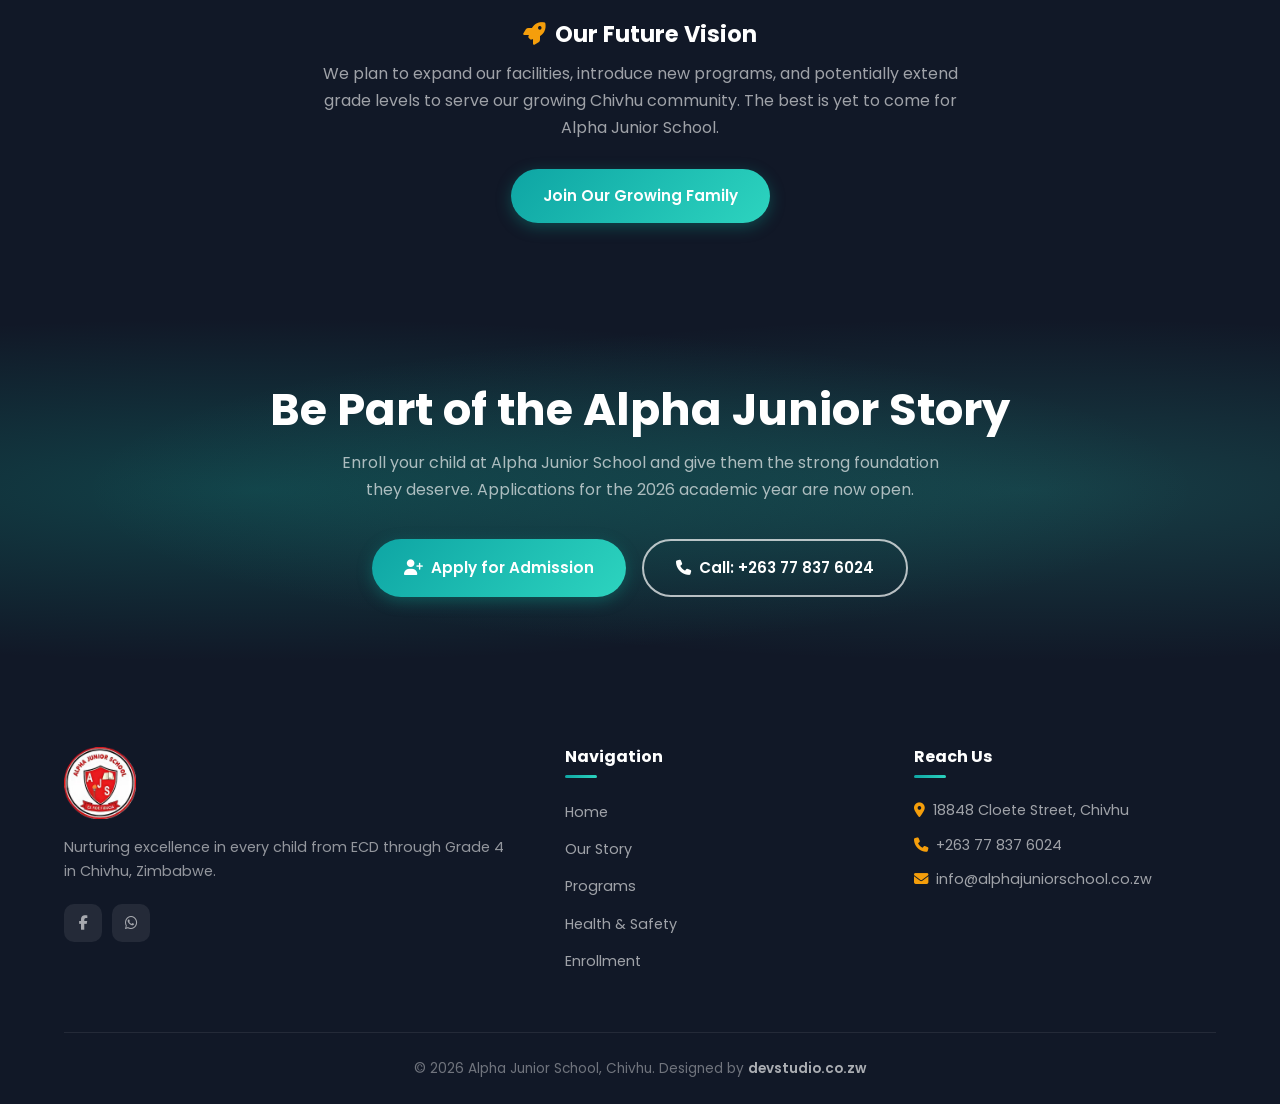
==== commit a8641e65: "Add files via upload" ====
--- a/about.html
+++ b/about.html
@@ -1,294 +1,337 @@
-<!DOCTYPE html>
-<html lang="en">
-
-<head>
-    <meta charset="UTF-8">
-    <meta name="viewport" content="width=device-width, initial-scale=1.0">
-    <!-- SEO Rule: Title between 50-60 characters -->
-    <title>About Alpha Junior School | Chivhu's Top Primary Education</title>
-    <!-- SEO Rule: Meta Description between 150-160 characters -->
-    <meta name="description"
-        content="Learn about Alpha Junior School in Chivhu. Founded on excellence, we provide world-class ECD and primary education for children aged 18 months to 10 years.">
-
-    <link rel="canonical" href="https://alphajuniorschool.co.zw/about.html">
-    <link rel="icon" type="image/png" href="assets/img/logo.png">
-    <link rel="manifest" href="manifest.json">
-
-    <!-- Google Fonts: Poppins -->
-    <link rel="preconnect" href="https://fonts.googleapis.com">
-    <link rel="preconnect" href="https://fonts.gstatic.com" crossorigin>
-    <link href="https://fonts.googleapis.com/css2?family=Poppins:ital,wght@0,300;0,400;0,500;0,600;0,700;0,800;1,400&display=swap" rel="stylesheet">
-
-    <!-- FontAwesome -->
-    <link rel="stylesheet" href="https://cdnjs.cloudflare.com/ajax/libs/font-awesome/6.4.0/css/all.min.css">
-
-    <!-- Custom Stylesheet -->
-    <link rel="stylesheet" href="assets/css/style.css">
-
-    <!-- JSON-LD Structured Data -->
-    <script type="application/ld+json">
-    {
-      "@context": "https://schema.org",
-      "@type": "AboutPage",
-      "mainEntity": {
-        "@type": "EducationalOrganization",
-        "name": "Alpha Junior School",
-        "url": "https://alphajuniorschool.co.zw",
-        "description": "Alpha Junior School is a primary school in Chivhu providing quality ECD to Grade 4 education."
-      }
-    }
-    </script>
-</head>
-
-<body>
-
-    <!-- ===== HEADER ===== -->
-    <header>
-        <div class="top-bar">
-            <div class="container">
-                <div class="top-bar-info">
-                    <span><i class="fas fa-envelope"></i> merggielonely@gmail.com</span>
-                    <span><i class="fas fa-clock"></i> Mon – Fri: 07:30 – 15:30</span>
-                </div>
-                <div class="top-bar-social">
-                    <span style="color: var(--grid-amber); font-weight: 600;">🎓 Enrolling Now – 2026!</span>
-                    <a href="https://www.facebook.com/AlphaJuniorSchoolChivhu" target="_blank" rel="noopener" aria-label="Facebook"><i class="fab fa-facebook-f"></i></a>
-                    <a href="https://wa.me/263778376024" target="_blank" rel="noopener" aria-label="WhatsApp"><i class="fab fa-whatsapp"></i></a>
-                </div>
-            </div>
-        </div>
-
-        <div class="header" id="main-header">
-            <div class="container nav-container">
-                <a href="index.html" class="logo" aria-label="Alpha Junior School Home">
-                    <img src="assets/img/logo.png" alt="Alpha Junior School Logo">
-                    <div class="logo-text">
-                        <span>Alpha Junior</span>
-                        <span>School</span>
-                    </div>
-                </a>
-
-                <nav class="nav-links" id="nav-links" aria-label="Primary Navigation">
-                    <a href="index.html">Home</a>
-                    <a href="about.html" class="active">About</a>
-                    <a href="programs.html">Programs</a>
-                    <a href="safety.html">Health & Safety</a>
-                    <a href="contact.html">Contact</a>
-                    <a href="contact.html" class="btn btn-primary" style="padding: 10px 24px;">Enroll Now</a>
-                </nav>
-
-                <button class="mobile-menu-btn" id="mobile-menu-btn" aria-label="Toggle navigation" aria-expanded="false">
-                    <i class="fas fa-bars"></i>
-                </button>
-            </div>
-        </div>
-    </header>
-
-    <main>
-        <!-- ===== SECTION 1: INNER PAGE HERO ===== -->
-        <section class="hero hero-inner-page" style="background-image: url('assets/img/hero-bg.jpg'); min-height: 45vh;" aria-label="About Page Hero">
-            <div class="hero-inner">
-                <div class="container">
-                    <div class="hero-text animate-on-scroll fade-up">
-                        <div class="hero-badge"><i class="fas fa-school"></i> Who We Are</div>
-                        <!-- SEO Rule: Exactly ONE H1 tag per page -->
-                        <h1>About Alpha Junior School</h1>
-                        <p style="max-width: 540px;">Established to nurture young minds in Chivhu — building literacy, numeracy, and character from ECD through Grade 4.</p>
-                    </div>
-                </div>
-            </div>
-        </section>
-
-        <!-- ===== SECTION 2: HISTORY & MISSION ===== -->
-        <section class="section-padding" aria-label="School History">
-            <div class="container">
-                <div class="split-grid">
-                    <div class="animate-on-scroll fade-right">
-                        <img src="assets/img/students-outside.jpg" alt="Students in front of the Alpha Junior School building in Chivhu"
-                            style="width:100%; border-radius: var(--radius-lg); box-shadow: var(--shadow-md); height: 420px; object-fit: cover;">
-                    </div>
-                    <article class="animate-on-scroll fade-left">
-                        <div class="section-title" style="text-align: left;">
-                            <span class="overline">Our History</span>
-                            <h2>A Foundation Built on Quality & Care</h2>
-                        </div>
-                        <p>Founded with a vision to revolutionize primary education in Chivhu, Alpha Junior School has grown into a beacon of hope and excellence for local families. We started with a passionate team and a dream to create a nurturing environment where every child's potential is recognized and developed.</p>
-                        <p style="margin-top: 16px; margin-bottom: 32px; color: var(--text-muted);">Today, we host learners across ECD and primary grades, providing them with the academic foundations, social skills, and character development tools they need to become the future leaders of Zimbabwe.</p>
-                        <div style="display: grid; grid-template-columns: 1fr 1fr; gap: 16px;">
-                            <div style="background: var(--bg-section); border-radius: var(--radius-md); padding: 20px; text-align: center;">
-                                <div style="font-size: 2rem; font-weight: 800; background: var(--gradient-cta); -webkit-background-clip: text; -webkit-text-fill-color: transparent; background-clip: text;">ECD+</div>
-                                <p style="font-size: 0.85rem; color: var(--text-muted); margin: 0;">From 18 Months Old</p>
-                            </div>
-                            <div style="background: var(--bg-section); border-radius: var(--radius-md); padding: 20px; text-align: center;">
-                                <div style="font-size: 2rem; font-weight: 800; background: var(--gradient-cta); -webkit-background-clip: text; -webkit-text-fill-color: transparent; background-clip: text;">Gr.4</div>
-                                <p style="font-size: 0.85rem; color: var(--text-muted); margin: 0;">Through Grade 4</p>
-                            </div>
-                        </div>
-                    </article>
-                </div>
-            </div>
-        </section>
-
-        <!-- ===== SECTION 3: HEADTEACHER'S MESSAGE (Quote Card) ===== -->
-        <section class="section-padding" style="background: var(--bg-section);" aria-label="Message from the Head">
-            <div class="container">
-                <div class="section-title animate-on-scroll fade-up">
-                    <span class="overline">A Word from Leadership</span>
-                    <h2>Message from the Headteacher</h2>
-                </div>
-                <div class="quote-card animate-on-scroll fade-up" style="max-width: 820px; margin: 0 auto;">
-                    <div class="quote-mark">&ldquo;</div>
-                    <blockquote>
-                        "At Alpha Junior, we don't just teach subjects; we mold lives. Every child is unique and capable. Our commitment is to ensure that every learner walks out of these gates with the confidence to face the world — guided by patience, encouragement, and high-quality teaching. We invite you to be part of our growing family."
-                    </blockquote>
-                    <div class="quote-author">
-                        <img src="assets/img/headteacher.jpg" alt="Portrait of the Alpha Junior School Headteacher">
-                        <div>
-                            <h4>Mrs. Alpha Chidhumo</h4>
-                            <p>Headmaster &amp; Founder, Alpha Junior School</p>
-                        </div>
-                    </div>
-                </div>
-            </div>
-        </section>
-
-        <!-- ===== SECTION 4: EDUCATIONAL PHILOSOPHY (Timeline) ===== -->
-        <section class="section-padding" aria-label="Educational Philosophy">
-            <div class="container">
-                <div class="split-grid" style="align-items: flex-start;">
-                    <div class="animate-on-scroll fade-right">
-                        <div class="section-title" style="text-align: left; margin-bottom: 32px;">
-                            <span class="overline">Our Approach</span>
-                            <h2>Educational Philosophy</h2>
-                        </div>
-                        <!-- Vertical Timeline -->
-                        <div class="timeline" id="philosophy-timeline">
-                            <div class="timeline-item active">
-                                <div class="timeline-dot"></div>
-                                <h3>Child-Centered Learning</h3>
-                                <p>We recognize that every child learns differently. Our teachers tailor lessons to match each child's unique strengths, interests, and learning pace.</p>
-                            </div>
-                            <div class="timeline-item">
-                                <div class="timeline-dot"></div>
-                                <h3>Literacy & Numeracy First</h3>
-                                <p>Strong reading, writing, and mathematical foundations are the cornerstone of our curriculum — from ECD through Grade 4.</p>
-                            </div>
-                            <div class="timeline-item">
-                                <div class="timeline-dot"></div>
-                                <h3>Character Development</h3>
-                                <p>Beyond academics, we instill core values of integrity, discipline, and community spirit to shape well-rounded individuals.</p>
-                            </div>
-                            <div class="timeline-item">
-                                <div class="timeline-dot"></div>
-                                <h3>Parental Partnership</h3>
-                                <p>We actively encourage parental involvement, believing that the partnership between home and school is key to every child's success.</p>
-                            </div>
-                            <div class="timeline-item">
-                                <div class="timeline-dot"></div>
-                                <h3>Future-Ready Skills</h3>
-                                <p>Digital literacy, critical thinking, and teamwork are woven into every subject, preparing learners for the demands of the modern world.</p>
-                            </div>
-                        </div>
-                    </div>
-
-                    <!-- About Gallery -->
-                    <div class="animate-on-scroll fade-left">
-                        <div style="display: grid; grid-template-columns: 1fr 1fr; gap: 12px;">
-                            <img src="assets/img/daycarestudent.jpg" alt="Young children learning at Alpha Junior's ECD wing" style="width:100%; height:200px; object-fit:cover; border-radius:var(--radius-md);">
-                            <img src="assets/img/hero-bg.jpg" alt="The Alpha Junior School building in Chivhu" style="width:100%; height:200px; object-fit:cover; border-radius:var(--radius-md);">
-                            <img src="assets/img/student-with-teachers-outside.jpg" alt="Staff members engaging with students at Alpha Junior School" style="width:100%; height:200px; object-fit:cover; border-radius:var(--radius-md);">
-                            <img src="assets/img/extracurricularactivities.jpg" alt="Community event at Alpha Junior School" style="width:100%; height:200px; object-fit:cover; border-radius:var(--radius-md);">
-                        </div>
-                    </div>
-                </div>
-            </div>
-        </section>
-
-        <!-- ===== SECTION 5: CORE VALUES & FUTURE PLANS ===== -->
-        <section class="section-padding" style="background: var(--primary-black);" aria-label="Core Values">
-            <div class="container">
-                <div class="section-title animate-on-scroll fade-up">
-                    <span class="overline" style="color: var(--grid-amber);">The Alpha Code</span>
-                    <h2 style="color: white;">Our Core Values &amp; Vision</h2>
-                </div>
-                <div class="values-grid animate-on-scroll fade-up">
-                    <div class="value-item">
-                        <i class="fas fa-heart" style="color: var(--primary-red);"></i>
-                        <h3>Integrity</h3>
-                    </div>
-                    <div class="value-item">
-                        <i class="fas fa-star" style="color: var(--grid-amber);"></i>
-                        <h3>Excellence</h3>
-                    </div>
-                    <div class="value-item">
-                        <i class="fas fa-hands-helping" style="color: #06B6D4;"></i>
-                        <h3>Community</h3>
-                    </div>
-                    <div class="value-item">
-                        <i class="fas fa-shield-alt" style="color: #10B981;"></i>
-                        <h3>Safety</h3>
-                    </div>
-                    <div class="value-item">
-                        <i class="fas fa-lightbulb" style="color: var(--grid-purple);"></i>
-                        <h3>Innovation</h3>
-                    </div>
-                </div>
-
-                <!-- Future Plans -->
-                <div style="margin-top: 56px; text-align: center; max-width: 640px; margin-left: auto; margin-right: auto;" class="animate-on-scroll fade-up">
-                    <h3 style="color: white; margin-bottom: 12px;"><i class="fas fa-rocket" style="color: var(--grid-amber); margin-right: 10px;"></i>Our Future Vision</h3>
-                    <p style="color: rgba(255,255,255,0.6); margin-bottom: 28px;">We plan to expand our facilities, introduce new programs, and potentially extend grade levels to serve our growing Chivhu community. The best is yet to come for Alpha Junior School.</p>
-                    <a href="contact.html" class="btn btn-primary">Join Our Growing Family</a>
-                </div>
-            </div>
-        </section>
-    </main>
-
-    <!-- ===== FOOTER ===== -->
-    <footer class="footer">
-        <div class="container">
-            <div class="footer-grid">
-                <div class="footer-col">
-                    <img src="assets/img/logo.png" alt="AJS Logo" style="width: 72px; margin-bottom: 16px; border-radius: 8px;">
-                    <p>Nurturing excellence in every child from ECD through Grade 4 in Chivhu, Zimbabwe.</p>
-                    <div class="footer-social">
-                        <a href="https://www.facebook.com/AlphaJuniorSchoolChivhu" target="_blank" aria-label="Facebook"><i class="fab fa-facebook-f"></i></a>
-                        <a href="https://wa.me/263778376024" target="_blank" aria-label="WhatsApp"><i class="fab fa-whatsapp"></i></a>
-                    </div>
-                </div>
-                <nav class="footer-col" aria-label="Footer Quick Links">
-                    <h4>Navigation</h4>
-                    <ul>
-                        <li><a href="index.html">Home</a></li>
-                        <li><a href="about.html">Our Story</a></li>
-                        <li><a href="programs.html">Programs</a></li>
-                        <li><a href="safety.html">Health &amp; Safety</a></li>
-                        <li><a href="contact.html">Enrollment</a></li>
-                    </ul>
-                </nav>
-                <div class="footer-col">
-                    <h4>Reach Us</h4>
-                    <ul>
-                        <li style="color:rgba(255,255,255,0.6); font-size:0.9rem; margin-bottom:10px;"><i class="fas fa-map-marker-alt" style="color:var(--grid-amber); margin-right:8px;"></i>18848 Cloete Street, Chivhu</li>
-                        <li style="color:rgba(255,255,255,0.6); font-size:0.9rem; margin-bottom:10px;"><i class="fas fa-phone" style="color:var(--grid-amber); margin-right:8px;"></i><a href="tel:+263778376024" style="color:rgba(255,255,255,0.6);">+263 77 837 6024</a></li>
-                        <li style="color:rgba(255,255,255,0.6); font-size:0.9rem;"><i class="fas fa-envelope" style="color:var(--grid-amber); margin-right:8px;"></i><a href="mailto:merggielonely@gmail.com" style="color:rgba(255,255,255,0.6);">merggielonely@gmail.com</a></li>
-                    </ul>
-                </div>
-            </div>
-            <div class="footer-bottom">
-                <p>&copy; 2026 Alpha Junior School, Chivhu. Designed by <a href="https://devstudio.co.zw" target="_blank" rel="nofollow">devstudio.co.zw</a></p>
-            </div>
-        </div>
-    </footer>
-
-    <!-- WhatsApp Floating Pulse Button -->
-    <a href="https://wa.me/263778376024" class="whatsapp-float" target="_blank" rel="noopener noreferrer"
-        aria-label="Chat with Alpha Junior School on WhatsApp">
-        <i class="fab fa-whatsapp"></i>
-    </a>
-
-    <!-- Scripts -->
-    <script src="assets/js/main.js"></script>
-</body>
-
-</html>
+<!DOCTYPE html>
+<html lang="en">
+
+<head>
+    <meta charset="UTF-8">
+    <meta name="viewport" content="width=device-width, initial-scale=1.0">
+    <title>About Alpha Junior School | Chivhu's Top Primary Education</title>
+    <meta name="description" content="Learn about Alpha Junior School in Chivhu. Founded on excellence, we provide world-class ECD and primary education for children aged 18 months to 10 years.">
+
+    <!-- Canonical & Open Graph -->
+    <link rel="canonical" href="https://alphajuniorschool.co.zw/about.html">
+    <meta property="og:title" content="About Alpha Junior School | Chivhu's Top Primary Education">
+    <meta property="og:description" content="Founded on excellence, Alpha Junior School provides quality ECD and primary education for children aged 18 months to 10 years in Chivhu, Zimbabwe.">
+    <meta property="og:url" content="https://alphajuniorschool.co.zw/about.html">
+    <meta property="og:type" content="website">
+    <meta property="og:image" content="https://alphajuniorschool.co.zw/assets/img/hero-bg.jpg">
+    <meta property="og:image:width" content="1200">
+    <meta property="og:image:height" content="630">
+    <meta property="og:site_name" content="Alpha Junior School">
+
+    <!-- Twitter Card -->
+    <meta name="twitter:card" content="summary_large_image">
+    <meta name="twitter:title" content="About Alpha Junior School | Chivhu's Top Primary Education">
+    <meta name="twitter:description" content="Founded on excellence, Alpha Junior School provides quality ECD and primary education for children aged 18 months to 10 years in Chivhu, Zimbabwe.">
+    <meta name="twitter:image" content="https://alphajuniorschool.co.zw/assets/img/hero-bg.jpg">
+
+    <!-- Favicon -->
+    <link rel="icon" type="image/png" href="assets/img/logo.png">
+    <link rel="manifest" href="manifest.json">
+
+    <!-- Preload critical assets -->
+    <link rel="preload" as="image" href="assets/img/hero-bg.jpg">
+
+    <!-- Google Fonts: Non-render-blocking -->
+    <link rel="preconnect" href="https://fonts.googleapis.com">
+    <link rel="preconnect" href="https://fonts.gstatic.com" crossorigin>
+    <link rel="stylesheet" href="https://fonts.googleapis.com/css2?family=Poppins:ital,wght@0,300;0,400;0,500;0,600;0,700;0,800;1,400&display=swap" media="print" onload="this.media='all'">
+    <noscript><link rel="stylesheet" href="https://fonts.googleapis.com/css2?family=Poppins:ital,wght@0,300;0,400;0,500;0,600;0,700;0,800;1,400&display=swap"></noscript>
+
+    <!-- FontAwesome: Non-render-blocking -->
+    <link rel="stylesheet" href="https://cdnjs.cloudflare.com/ajax/libs/font-awesome/6.4.0/css/all.min.css" media="print" onload="this.media='all'">
+    <noscript><link rel="stylesheet" href="https://cdnjs.cloudflare.com/ajax/libs/font-awesome/6.4.0/css/all.min.css"></noscript>
+
+    <!-- Custom Stylesheet -->
+    <link rel="stylesheet" href="assets/css/style.css">
+
+    <!-- JSON-LD Structured Data -->
+    <script type="application/ld+json">
+    {
+      "@context": "https://schema.org",
+      "@type": "AboutPage",
+      "mainEntity": {
+        "@type": "EducationalOrganization",
+        "name": "Alpha Junior School",
+        "url": "https://alphajuniorschool.co.zw",
+        "description": "Alpha Junior School is a primary school in Chivhu providing quality ECD to Grade 4 education.",
+        "telephone": "+263778376024",
+        "address": {
+          "@type": "PostalAddress",
+          "streetAddress": "18848 Cloete Street",
+          "addressLocality": "Chivhu",
+          "addressRegion": "Mashonaland East",
+          "addressCountry": "ZW"
+        }
+      }
+    }
+    </script>
+</head>
+
+<body>
+
+    <!-- ===== HEADER ===== -->
+    <header>
+        <div class="top-bar">
+            <div class="container">
+                <div class="top-bar-info">
+                    <span><i class="fas fa-envelope"></i> info@alphajuniorschool.co.zw</span>
+                    <span><i class="fas fa-clock"></i> Mon – Fri: 07:30 – 15:30</span>
+                </div>
+                <div class="top-bar-social">
+                    <span style="color: var(--grid-amber); font-weight: 600;">🎓 Enrolling Now – 2026!</span>
+                    <a href="https://www.facebook.com/AlphaJuniorSchoolChivhu" target="_blank" rel="noopener" aria-label="Facebook"><i class="fab fa-facebook-f"></i></a>
+                    <a href="https://wa.me/263778376024" target="_blank" rel="noopener" aria-label="WhatsApp"><i class="fab fa-whatsapp"></i></a>
+                </div>
+            </div>
+        </div>
+
+        <div class="header" id="main-header">
+            <div class="container nav-container">
+                <a href="index.html" class="logo" aria-label="Alpha Junior School Home">
+                    <img src="assets/img/logo.png" alt="Alpha Junior School Logo" width="48" height="48">
+                    <div class="logo-text">
+                        <span>Alpha Junior</span>
+                        <span>School</span>
+                    </div>
+                </a>
+
+                <nav class="nav-links" id="nav-links" aria-label="Primary Navigation">
+                    <a href="index.html">Home</a>
+                    <a href="about.html" class="active">About</a>
+                    <a href="programs.html">Programs</a>
+                    <a href="safety.html">Health & Safety</a>
+                    <a href="contact.html">Contact</a>
+                    <a href="contact.html" class="btn btn-primary" style="padding: 10px 24px;">Enroll Now</a>
+                </nav>
+
+                <button class="mobile-menu-btn" id="mobile-menu-btn" aria-label="Open mobile navigation menu" aria-expanded="false">
+                    <i class="fas fa-bars"></i>
+                </button>
+            </div>
+        </div>
+    </header>
+
+    <noscript>
+        <style>.animate-on-scroll { opacity: 1 !important; transform: none !important; }</style>
+    </noscript>
+
+    <main>
+        <!-- ===== SECTION 1: INNER PAGE HERO ===== -->
+        <section class="hero hero-inner-page" style="background-image: url('assets/img/hero-bg.jpg'); min-height: 45vh;" aria-label="About Page Hero">
+            <div class="hero-inner">
+                <div class="container">
+                    <div class="hero-text animate-on-scroll fade-up">
+                        <div class="hero-badge"><i class="fas fa-school"></i> Who We Are</div>
+                        <h1>About Alpha Junior School</h1>
+                        <p style="max-width: 540px;">Established to nurture young minds in Chivhu — building literacy, numeracy, and character from ECD through Grade 4.</p>
+                    </div>
+                </div>
+            </div>
+        </section>
+
+        <!-- ===== SECTION 2: HISTORY & MISSION ===== -->
+        <section class="section-padding" aria-label="School History">
+            <div class="container">
+                <div class="split-grid">
+                    <div class="animate-on-scroll fade-right">
+                        <!-- students-outside.jpg = students in front of the school building -->
+                        <img src="assets/img/students-outside.jpg" alt="Students gathered outside the Alpha Junior School building in Chivhu" width="640" height="420" loading="lazy"
+                            style="width:100%; border-radius: var(--radius-lg); box-shadow: var(--shadow-md); height: 420px; object-fit: cover;">
+                    </div>
+                    <article class="animate-on-scroll fade-left">
+                        <div class="section-title" style="text-align: left;">
+                            <span class="overline">Our History</span>
+                            <h2>A Foundation Built on Quality & Care</h2>
+                        </div>
+                        <p>Founded with a vision to revolutionize primary education in Chivhu, Alpha Junior School has grown into a beacon of hope and excellence for local families. We started with a passionate team and a dream to create a nurturing environment where every child's potential is recognized and developed.</p>
+                        <p style="margin-top: 16px; margin-bottom: 32px; color: var(--text-muted);">Today, we host learners across ECD and primary grades, providing them with the academic foundations, social skills, and character development tools they need to become the future leaders of Zimbabwe.</p>
+                        <div style="display: grid; grid-template-columns: 1fr 1fr; gap: 16px;">
+                            <div style="background: var(--bg-section); border-radius: var(--radius-md); padding: 20px; text-align: center;">
+                                <div style="font-size: 2rem; font-weight: 800; background: var(--gradient-cta); -webkit-background-clip: text; -webkit-text-fill-color: transparent; background-clip: text;">ECD+</div>
+                                <p style="font-size: 0.85rem; color: var(--text-muted); margin: 0;">From 18 Months Old</p>
+                            </div>
+                            <div style="background: var(--bg-section); border-radius: var(--radius-md); padding: 20px; text-align: center;">
+                                <div style="font-size: 2rem; font-weight: 800; background: var(--gradient-cta); -webkit-background-clip: text; -webkit-text-fill-color: transparent; background-clip: text;">Gr.4</div>
+                                <p style="font-size: 0.85rem; color: var(--text-muted); margin: 0;">Through Grade 4</p>
+                            </div>
+                        </div>
+                    </article>
+                </div>
+            </div>
+        </section>
+
+        <!-- ===== SECTION 3: HEADTEACHER'S MESSAGE ===== -->
+        <section class="section-padding" style="background: var(--bg-section);" aria-label="Message from the Head">
+            <div class="container">
+                <div class="section-title animate-on-scroll fade-up">
+                    <span class="overline">A Word from Leadership</span>
+                    <h2>Message from the Head Teacher</h2>
+                </div>
+                <div class="quote-card animate-on-scroll fade-up" style="max-width: 820px; margin: 0 auto;">
+                    <div class="quote-mark">&ldquo;</div>
+                    <blockquote>
+                        "At Alpha Junior, we don't just teach subjects; we mold lives. Every child is unique and capable. Our commitment is to ensure that every learner walks out of these gates with the confidence to face the world — guided by patience, encouragement, and high-quality teaching. We invite you to be part of our growing family."
+                    </blockquote>
+                    <div class="quote-author">
+                        <!-- headteacher.jpg = portrait of the school head teacher -->
+                        <img src="assets/img/headteacher.jpg" alt="Portrait of Mrs Alpha Chidhumo, Head Teacher and Founder of Alpha Junior School" width="64" height="64" loading="lazy">
+                        <div>
+                            <h4>Mrs. Alpha Chidhumo</h4>
+                            <p>Head Teacher &amp; Founder, Alpha Junior School</p>
+                        </div>
+                    </div>
+                </div>
+            </div>
+        </section>
+
+        <!-- ===== SECTION 4: EDUCATIONAL PHILOSOPHY ===== -->
+        <section class="section-padding" aria-label="Educational Philosophy">
+            <div class="container">
+                <div class="split-grid" style="align-items: flex-start;">
+                    <div class="animate-on-scroll fade-right">
+                        <div class="section-title" style="text-align: left; margin-bottom: 32px;">
+                            <span class="overline">Our Approach</span>
+                            <h2>Educational Philosophy</h2>
+                        </div>
+                        <div class="timeline" id="philosophy-timeline">
+                            <div class="timeline-item active">
+                                <div class="timeline-dot"></div>
+                                <h3>Child-Centered Learning</h3>
+                                <p>We recognize that every child learns differently. Our teachers tailor lessons to match each child's unique strengths, interests, and learning pace.</p>
+                            </div>
+                            <div class="timeline-item">
+                                <div class="timeline-dot"></div>
+                                <h3>Literacy & Numeracy First</h3>
+                                <p>Strong reading, writing, and mathematical foundations are the cornerstone of our curriculum — from ECD through Grade 4.</p>
+                            </div>
+                            <div class="timeline-item">
+                                <div class="timeline-dot"></div>
+                                <h3>Character Development</h3>
+                                <p>Beyond academics, we instill core values of integrity, discipline, and community spirit to shape well-rounded individuals.</p>
+                            </div>
+                            <div class="timeline-item">
+                                <div class="timeline-dot"></div>
+                                <h3>Parental Partnership</h3>
+                                <p>We actively encourage parental involvement, believing that the partnership between home and school is key to every child's success.</p>
+                            </div>
+                            <div class="timeline-item">
+                                <div class="timeline-dot"></div>
+                                <h3>Future-Ready Skills</h3>
+                                <p>Digital literacy, critical thinking, and teamwork are woven into every subject, preparing learners for the demands of the modern world.</p>
+                            </div>
+                        </div>
+                    </div>
+
+                    <!-- About Gallery -->
+                    <div class="animate-on-scroll fade-left">
+                        <div style="display: grid; grid-template-columns: 1fr 1fr; gap: 12px;">
+                            <!-- daycarestudent.jpg = young child in daycare / early learning -->
+                            <img src="assets/img/daycarestudent.jpg" alt="Young child in the early learning daycare wing at Alpha Junior School" width="300" height="200" loading="lazy" style="width:100%; height:200px; object-fit:cover; border-radius:var(--radius-md);">
+                            <!-- hero-bg.jpg = school building / campus exterior -->
+                            <img src="assets/img/hero-bg.jpg" alt="Alpha Junior School campus building in Chivhu, Zimbabwe" width="300" height="200" loading="lazy" style="width:100%; height:200px; object-fit:cover; border-radius:var(--radius-md);">
+                            <!-- student-with-teachers-outside.jpg = staff with students outdoors -->
+                            <img src="assets/img/student-with-teachers-outside.jpg" alt="Teachers engaging with students outside on the Alpha Junior School grounds" width="300" height="200" loading="lazy" style="width:100%; height:200px; object-fit:cover; border-radius:var(--radius-md);">
+                            <!-- extracurricularactivities.jpg = students in extracurricular activities -->
+                            <img src="assets/img/extracurricularactivities.jpg" alt="Students participating in extracurricular activities at Alpha Junior School" width="300" height="200" loading="lazy" style="width:100%; height:200px; object-fit:cover; border-radius:var(--radius-md);">
+                        </div>
+                    </div>
+                </div>
+            </div>
+        </section>
+
+        <!-- ===== SECTION 5: CORE VALUES & FUTURE PLANS ===== -->
+        <section class="section-padding" style="background: var(--primary-black);" aria-label="Core Values">
+            <div class="container">
+                <div class="section-title animate-on-scroll fade-up">
+                    <span class="overline" style="color: var(--grid-amber);">The Alpha Code</span>
+                    <h2 style="color: white;">Our Core Values &amp; Vision</h2>
+                </div>
+                <div class="values-grid animate-on-scroll fade-up">
+                    <div class="value-item">
+                        <i class="fas fa-heart" style="color: var(--primary-red);"></i>
+                        <h3>Integrity</h3>
+                    </div>
+                    <div class="value-item">
+                        <i class="fas fa-star" style="color: var(--grid-amber);"></i>
+                        <h3>Excellence</h3>
+                    </div>
+                    <div class="value-item">
+                        <i class="fas fa-hands-helping" style="color: #06B6D4;"></i>
+                        <h3>Community</h3>
+                    </div>
+                    <div class="value-item">
+                        <i class="fas fa-shield-alt" style="color: #10B981;"></i>
+                        <h3>Safety</h3>
+                    </div>
+                    <div class="value-item">
+                        <i class="fas fa-lightbulb" style="color: var(--grid-purple);"></i>
+                        <h3>Innovation</h3>
+                    </div>
+                </div>
+
+                <div style="margin-top: 56px; text-align: center; max-width: 640px; margin-left: auto; margin-right: auto;" class="animate-on-scroll fade-up">
+                    <h3 style="color: white; margin-bottom: 12px;"><i class="fas fa-rocket" style="color: var(--grid-amber); margin-right: 10px;"></i>Our Future Vision</h3>
+                    <p style="color: rgba(255,255,255,0.6); margin-bottom: 28px;">We plan to expand our facilities, introduce new programs, and potentially extend grade levels to serve our growing Chivhu community. The best is yet to come for Alpha Junior School.</p>
+                    <a href="contact.html" class="btn btn-primary">Join Our Growing Family</a>
+                </div>
+            </div>
+        </section>
+
+        <!-- ===== CTA BANNER ===== -->
+        <section class="cta-banner" aria-label="Enrollment Call to Action">
+            <div class="container animate-on-scroll fade-up">
+                <h2>Be Part of the Alpha Junior Story</h2>
+                <p>Enroll your child at Alpha Junior School and give them the strong foundation they deserve. Applications for the 2026 academic year are now open.</p>
+                <div style="display: flex; gap: 16px; justify-content: center; flex-wrap: wrap;">
+                    <a href="contact.html" class="btn btn-primary"><i class="fas fa-user-plus"></i> Apply for Admission</a>
+                    <a href="tel:+263778376024" class="btn btn-outline-white"><i class="fas fa-phone"></i> Call: +263 77 837 6024</a>
+                </div>
+            </div>
+        </section>
+    </main>
+
+    <!-- ===== FOOTER ===== -->
+    <footer class="footer">
+        <div class="container">
+            <div class="footer-grid">
+                <div class="footer-col">
+                    <img src="assets/img/logo.png" alt="Alpha Junior School Logo" width="72" height="72" loading="lazy" style="width: 72px; margin-bottom: 16px; border-radius: 8px;">
+                    <p>Nurturing excellence in every child from ECD through Grade 4 in Chivhu, Zimbabwe.</p>
+                    <div class="footer-social">
+                        <a href="https://www.facebook.com/AlphaJuniorSchoolChivhu" target="_blank" rel="noopener" aria-label="Facebook"><i class="fab fa-facebook-f"></i></a>
+                        <a href="https://wa.me/263778376024" target="_blank" rel="noopener" aria-label="WhatsApp"><i class="fab fa-whatsapp"></i></a>
+                    </div>
+                </div>
+                <nav class="footer-col" aria-label="Footer Quick Links">
+                    <h4>Navigation</h4>
+                    <ul>
+                        <li><a href="index.html">Home</a></li>
+                        <li><a href="about.html">Our Story</a></li>
+                        <li><a href="programs.html">Programs</a></li>
+                        <li><a href="safety.html">Health &amp; Safety</a></li>
+                        <li><a href="contact.html">Enrollment</a></li>
+                    </ul>
+                </nav>
+                <div class="footer-col">
+                    <h4>Reach Us</h4>
+                    <ul>
+                        <li style="color:rgba(255,255,255,0.6); font-size:0.9rem; margin-bottom:10px;"><i class="fas fa-map-marker-alt" style="color:var(--grid-amber); margin-right:8px;"></i>18848 Cloete Street, Chivhu</li>
+                        <li style="color:rgba(255,255,255,0.6); font-size:0.9rem; margin-bottom:10px;"><i class="fas fa-phone" style="color:var(--grid-amber); margin-right:8px;"></i><a href="tel:+263778376024" style="color:rgba(255,255,255,0.6);">+263 77 837 6024</a></li>
+                        <li style="color:rgba(255,255,255,0.6); font-size:0.9rem;"><i class="fas fa-envelope" style="color:var(--grid-amber); margin-right:8px;"></i><a href="mailto:info@alphajuniorschool.co.zw" style="color:rgba(255,255,255,0.6);">info@alphajuniorschool.co.zw</a></li>
+                    </ul>
+                </div>
+            </div>
+            <div class="footer-bottom">
+                <p>&copy; 2026 Alpha Junior School, Chivhu. Designed by <a href="https://devstudio.co.zw" target="_blank" rel="noopener">devstudio.co.zw</a></p>
+            </div>
+        </div>
+    </footer>
+
+    <a href="https://wa.me/263778376024" class="whatsapp-float" target="_blank" rel="noopener noreferrer" aria-label="Chat with Alpha Junior School on WhatsApp">
+        <i class="fab fa-whatsapp"></i>
+    </a>
+
+    <script src="assets/js/main.js"></script>
+</body>
+
+</html>
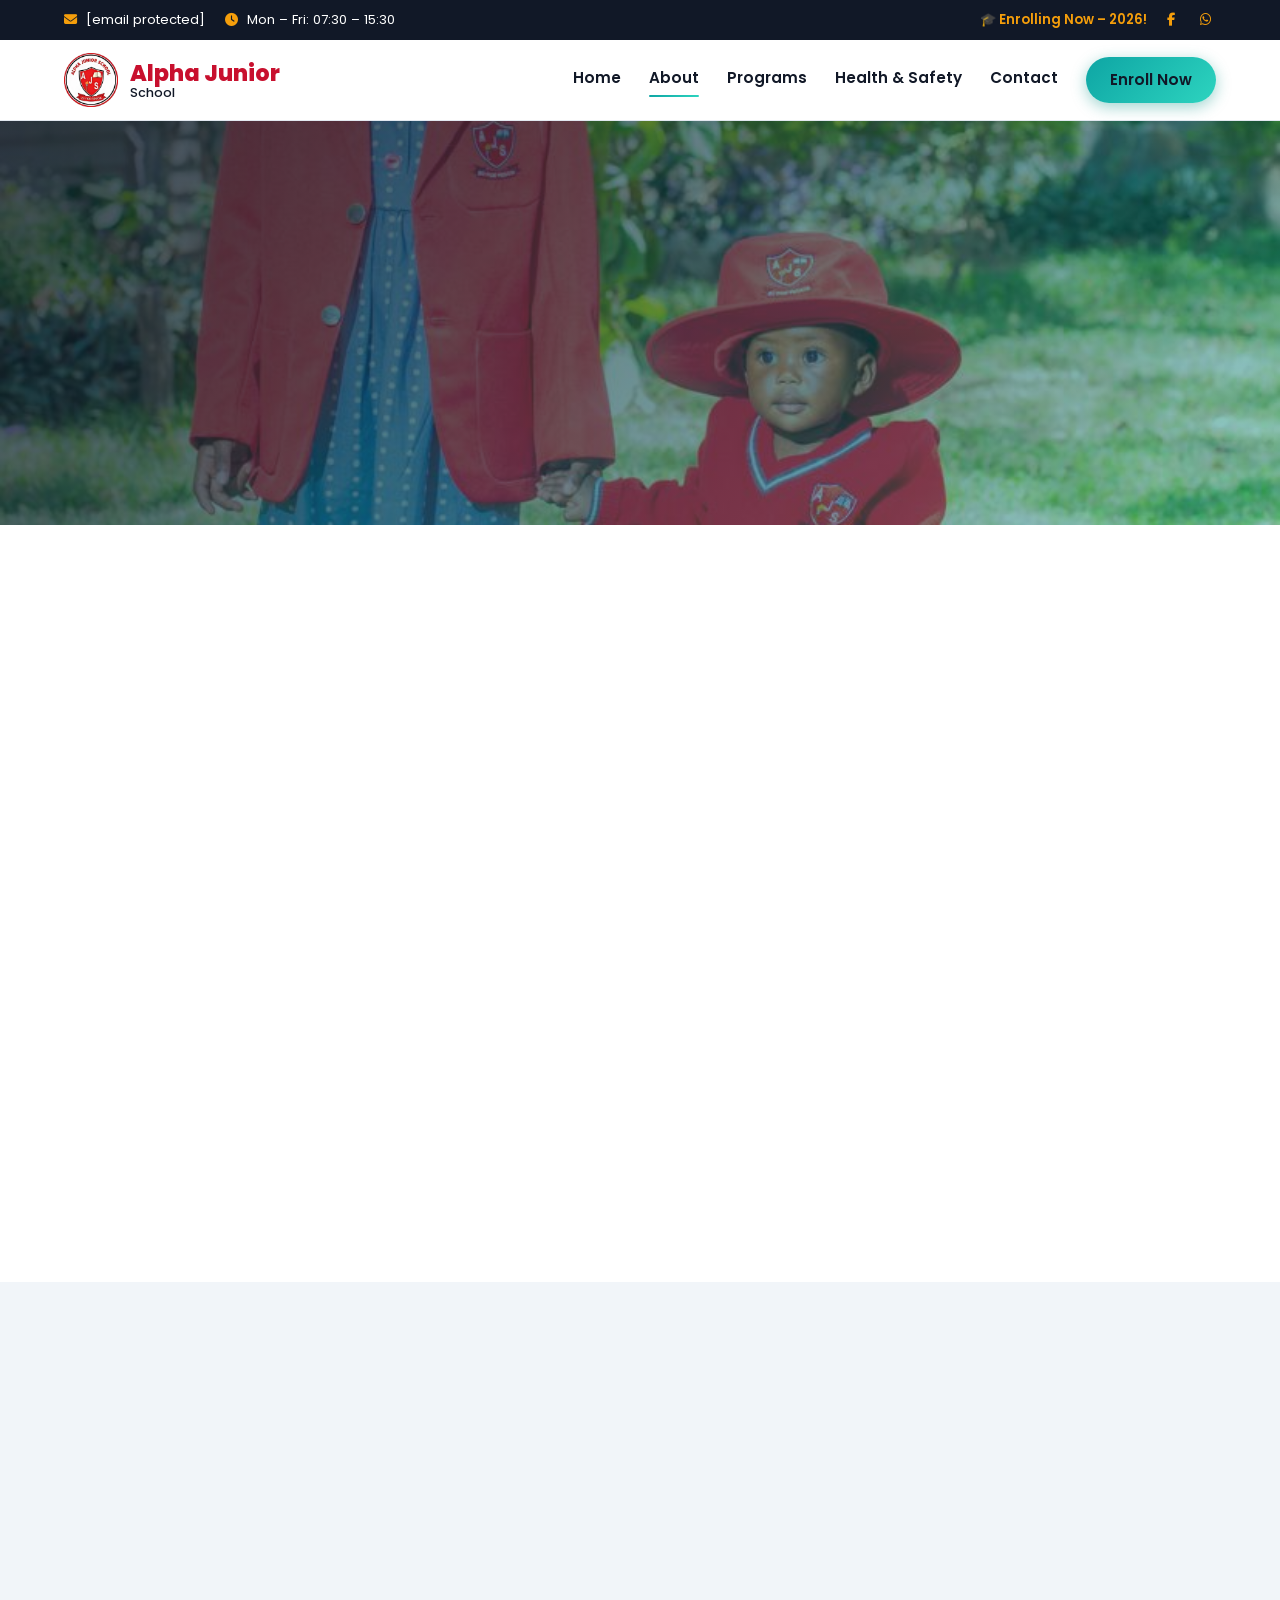
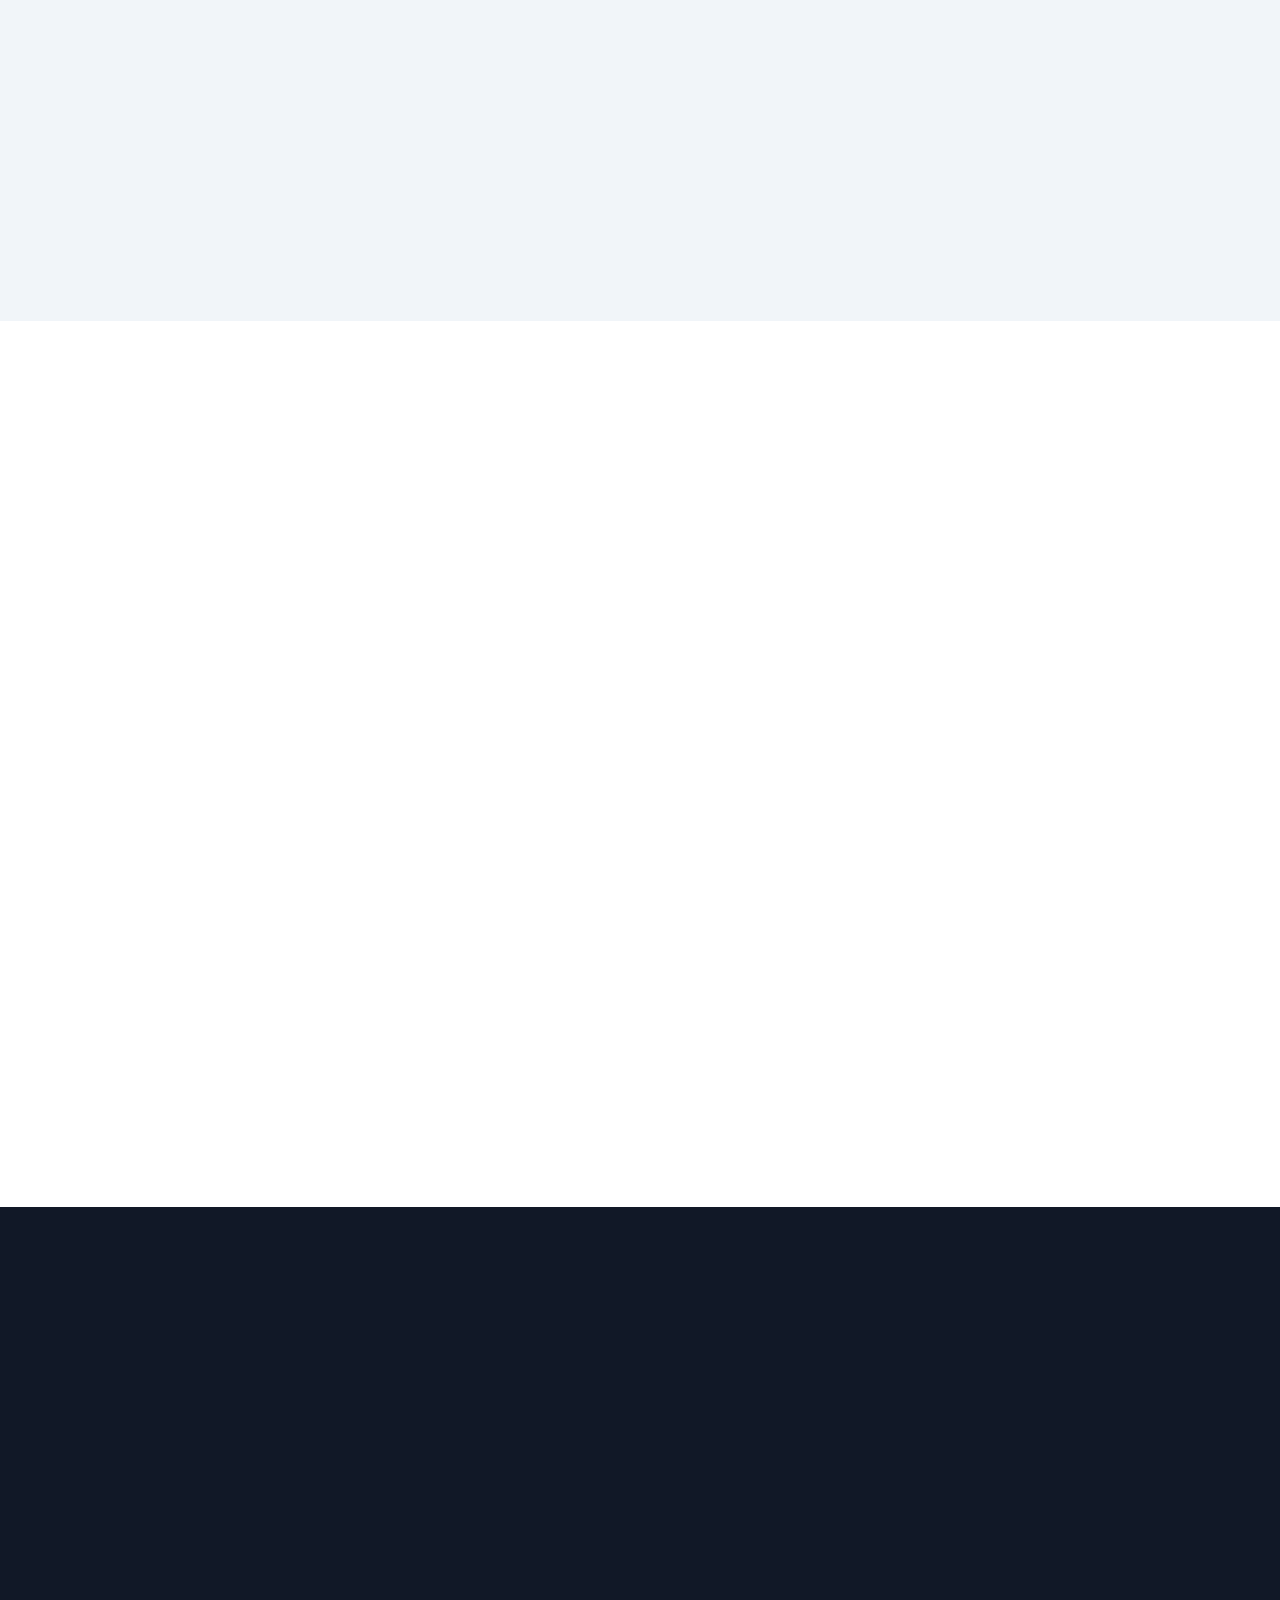
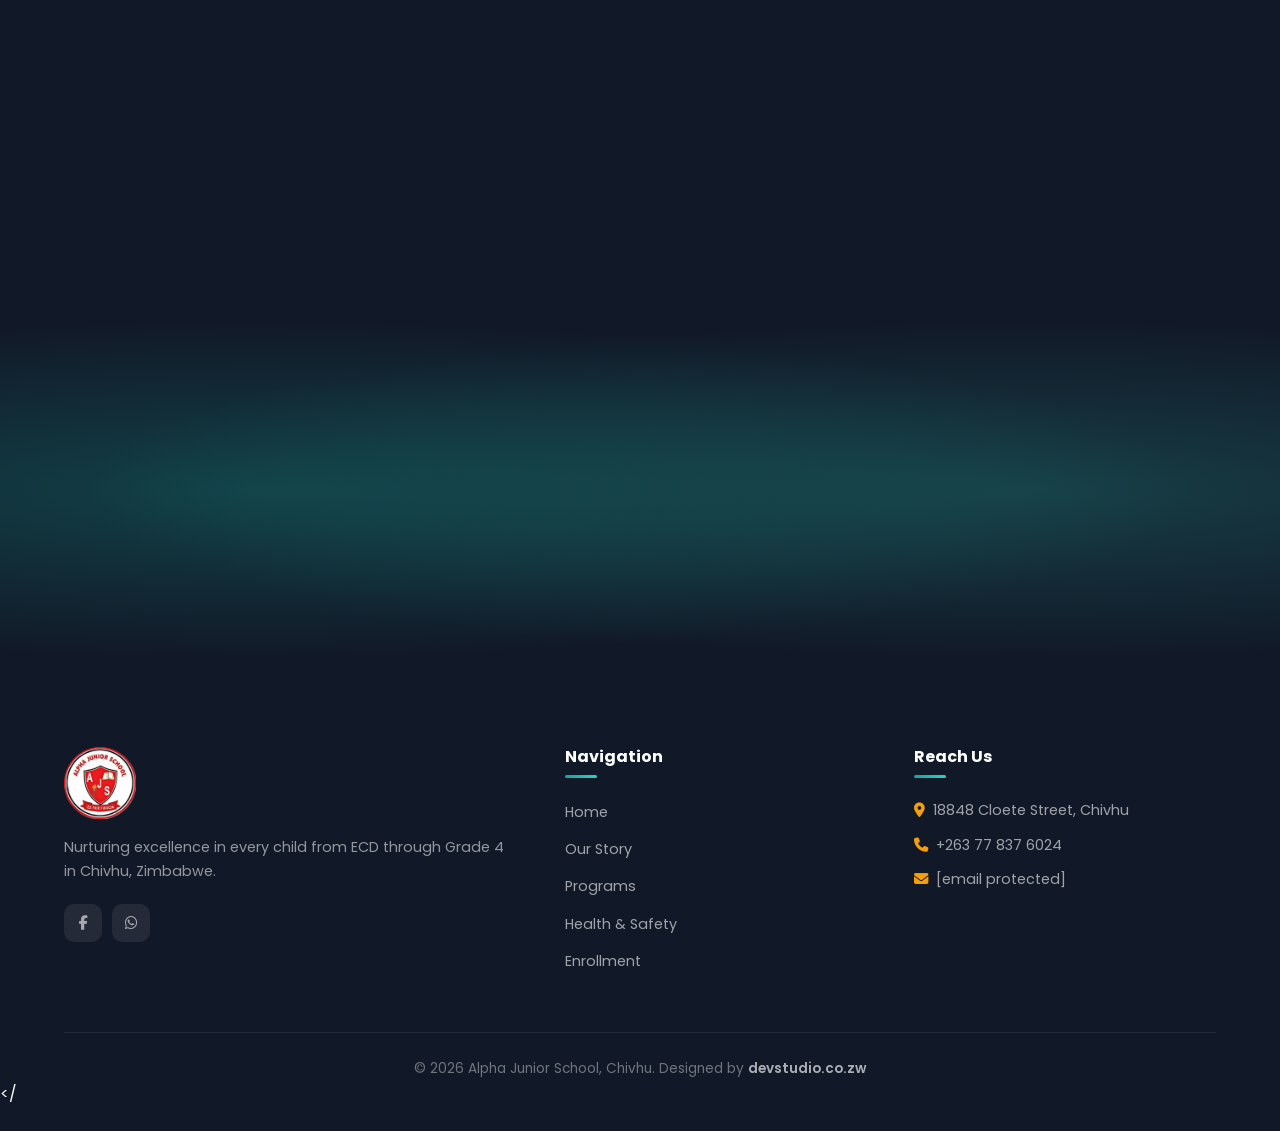
==== commit 4b128419: "Add files via upload" ====
--- a/about.html
+++ b/about.html
@@ -13,16 +13,16 @@
     <meta property="og:description" content="Founded on excellence, Alpha Junior School provides quality ECD and primary education for children aged 18 months to 10 years in Chivhu, Zimbabwe.">
     <meta property="og:url" content="https://alphajuniorschool.co.zw/about.html">
     <meta property="og:type" content="website">
-    <meta property="og:image" content="https://alphajuniorschool.co.zw/assets/img/hero-bg.jpg">
-    <meta property="og:image:width" content="1200">
-    <meta property="og:image:height" content="630">
+    <meta property="og:image" content="https://alphajuniorschool.co.zw/assets/img/logo.png">
+    <meta property="og:image:width" content="512">
+    <meta property="og:image:height" content="512">
     <meta property="og:site_name" content="Alpha Junior School">
 
     <!-- Twitter Card -->
     <meta name="twitter:card" content="summary_large_image">
     <meta name="twitter:title" content="About Alpha Junior School | Chivhu's Top Primary Education">
     <meta name="twitter:description" content="Founded on excellence, Alpha Junior School provides quality ECD and primary education for children aged 18 months to 10 years in Chivhu, Zimbabwe.">
-    <meta name="twitter:image" content="https://alphajuniorschool.co.zw/assets/img/hero-bg.jpg">
+    <meta name="twitter:image" content="https://alphajuniorschool.co.zw/assets/img/logo.png">
 
     <!-- Favicon -->
     <link rel="icon" type="image/png" href="assets/img/logo.png">
@@ -74,7 +74,7 @@
         <div class="top-bar">
             <div class="container">
                 <div class="top-bar-info">
-                    <span><i class="fas fa-envelope"></i> info@alphajuniorschool.co.zw</span>
+                    <span><i class="fas fa-envelope"></i> <a href="/cdn-cgi/l/email-protection" class="__cf_email__" data-cfemail="a2cbccc4cde2c3ced2cac3c8d7cccbcdd0d1c1cacdcdce8cc1cd8cd8d5">[email&#160;protected]</a></span>
                     <span><i class="fas fa-clock"></i> Mon – Fri: 07:30 – 15:30</span>
                 </div>
                 <div class="top-bar-social">
@@ -317,7 +317,7 @@
                     <ul>
                         <li style="color:rgba(255,255,255,0.6); font-size:0.9rem; margin-bottom:10px;"><i class="fas fa-map-marker-alt" style="color:var(--grid-amber); margin-right:8px;"></i>18848 Cloete Street, Chivhu</li>
                         <li style="color:rgba(255,255,255,0.6); font-size:0.9rem; margin-bottom:10px;"><i class="fas fa-phone" style="color:var(--grid-amber); margin-right:8px;"></i><a href="tel:+263778376024" style="color:rgba(255,255,255,0.6);">+263 77 837 6024</a></li>
-                        <li style="color:rgba(255,255,255,0.6); font-size:0.9rem;"><i class="fas fa-envelope" style="color:var(--grid-amber); margin-right:8px;"></i><a href="mailto:info@alphajuniorschool.co.zw" style="color:rgba(255,255,255,0.6);">info@alphajuniorschool.co.zw</a></li>
+                        <li style="color:rgba(255,255,255,0.6); font-size:0.9rem;"><i class="fas fa-envelope" style="color:var(--grid-amber); margin-right:8px;"></i><a href="/cdn-cgi/l/email-protection#5930373f36193835293138332c3730362b2a3a31363635773a3677232e" style="color:rgba(255,255,255,0.6);"><span class="__cf_email__" data-cfemail="0b62656d644b6a677b636a617e6562647978686364646725686425717c">[email&#160;protected]</span></a></li>
                     </ul>
                 </div>
             </div>
@@ -325,13 +325,4 @@
                 <p>&copy; 2026 Alpha Junior School, Chivhu. Designed by <a href="https://devstudio.co.zw" target="_blank" rel="noopener">devstudio.co.zw</a></p>
             </div>
         </div>
-    </footer>
-
-    <a href="https://wa.me/263778376024" class="whatsapp-float" target="_blank" rel="noopener noreferrer" aria-label="Chat with Alpha Junior School on WhatsApp">
-        <i class="fab fa-whatsapp"></i>
-    </a>
-
-    <script src="assets/js/main.js"></script>
-</body>
-
-</html>
+    </
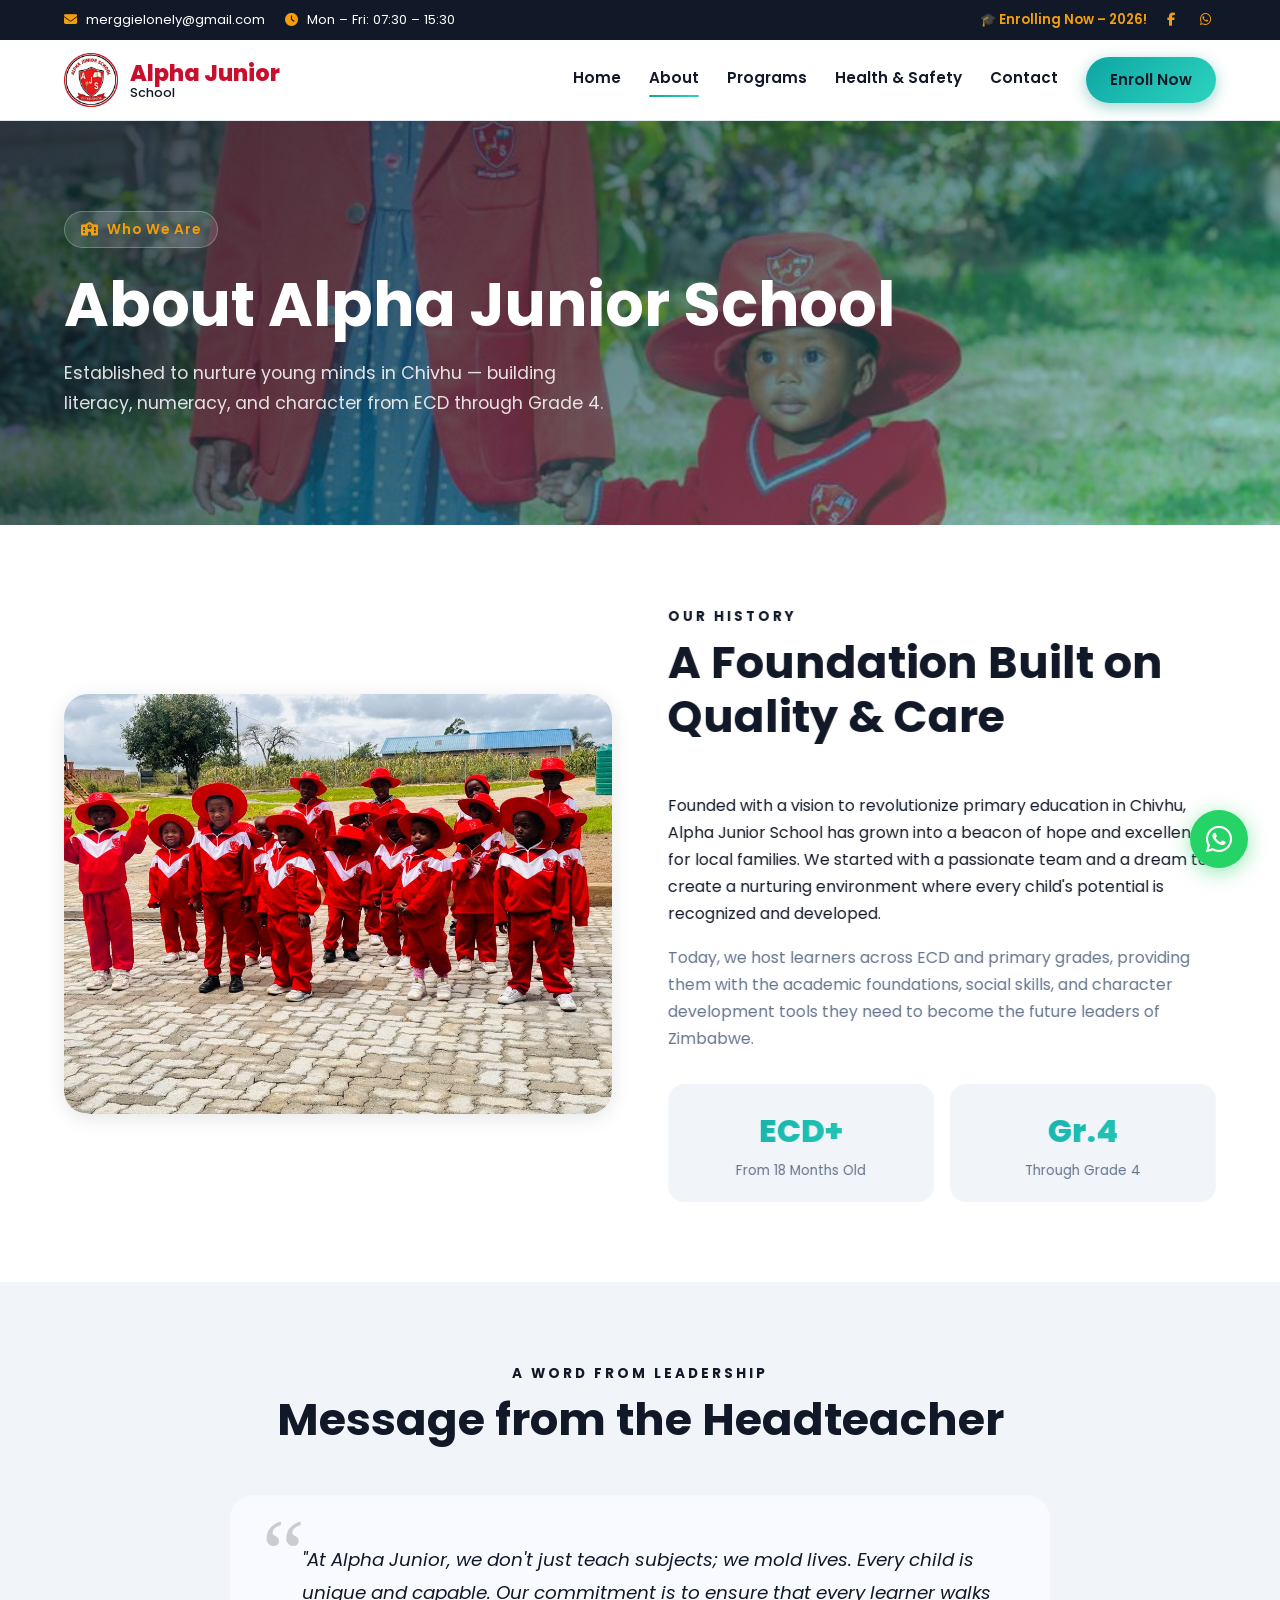
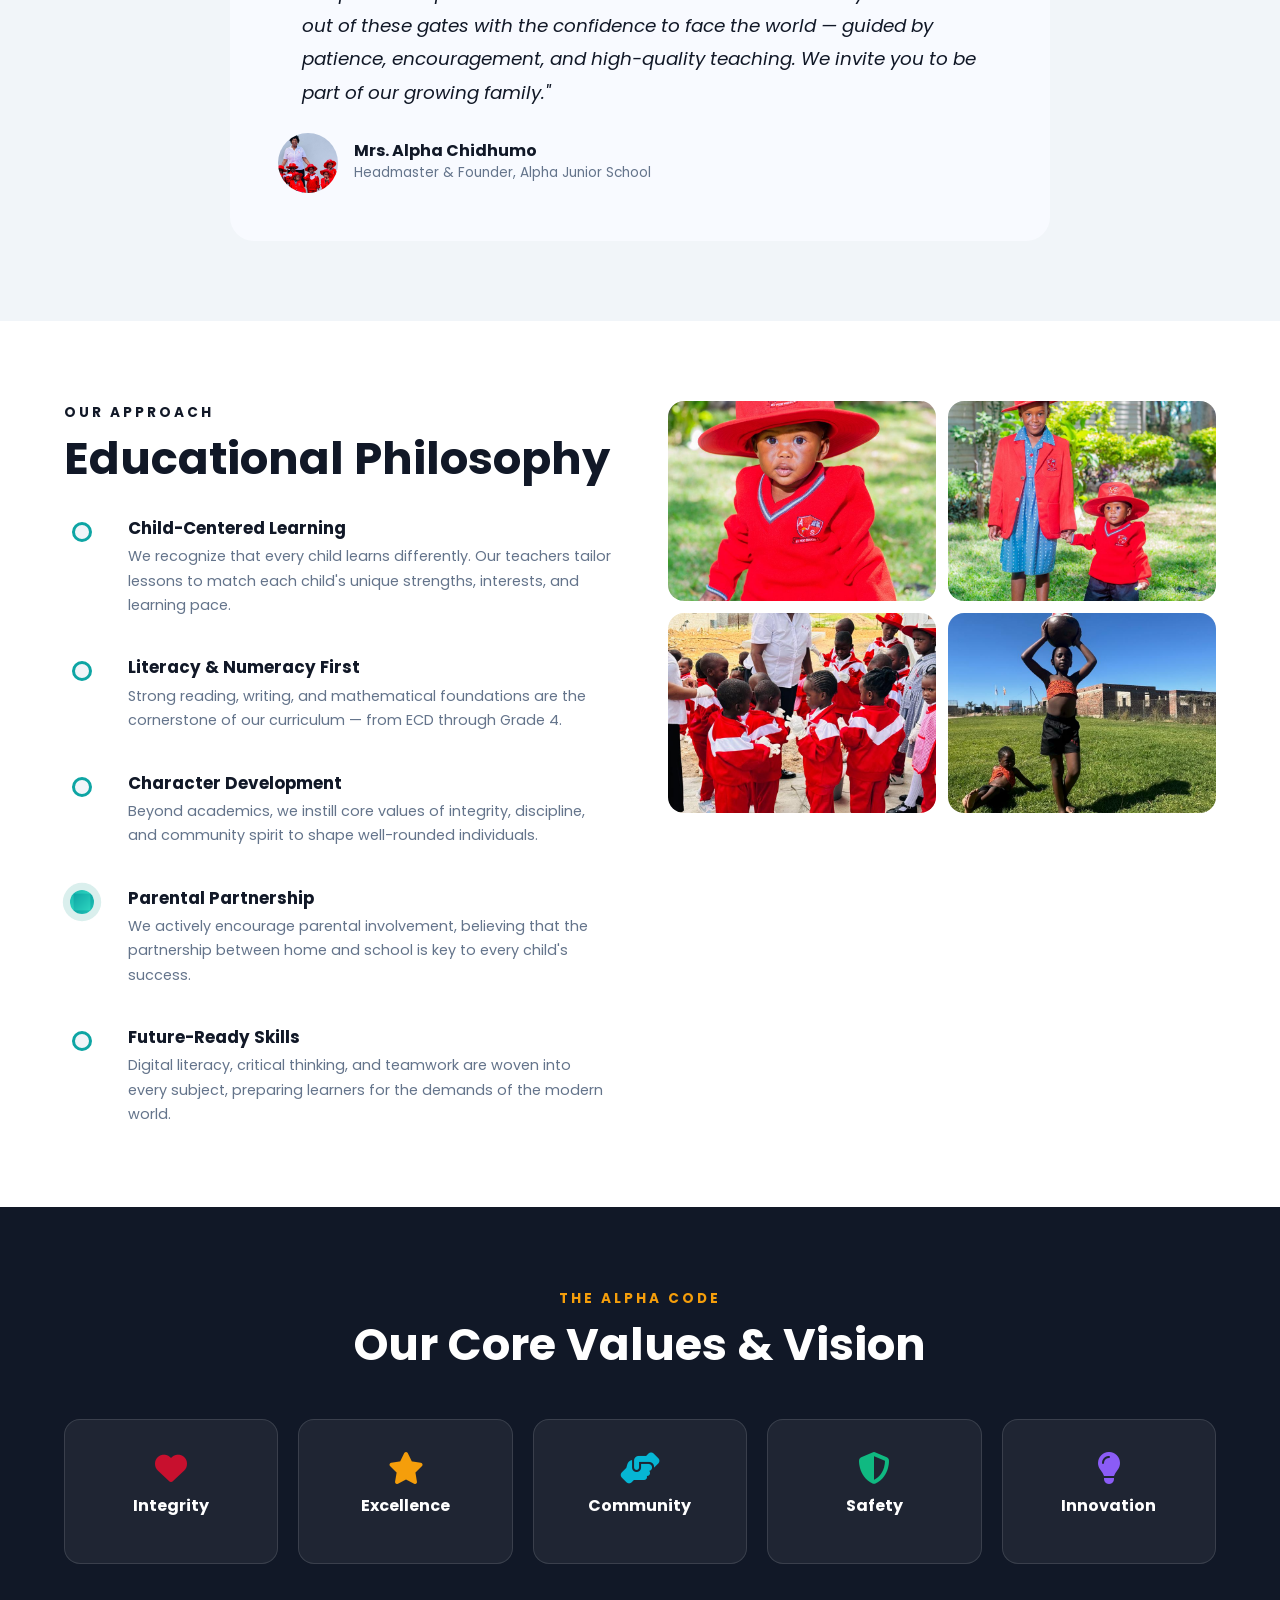
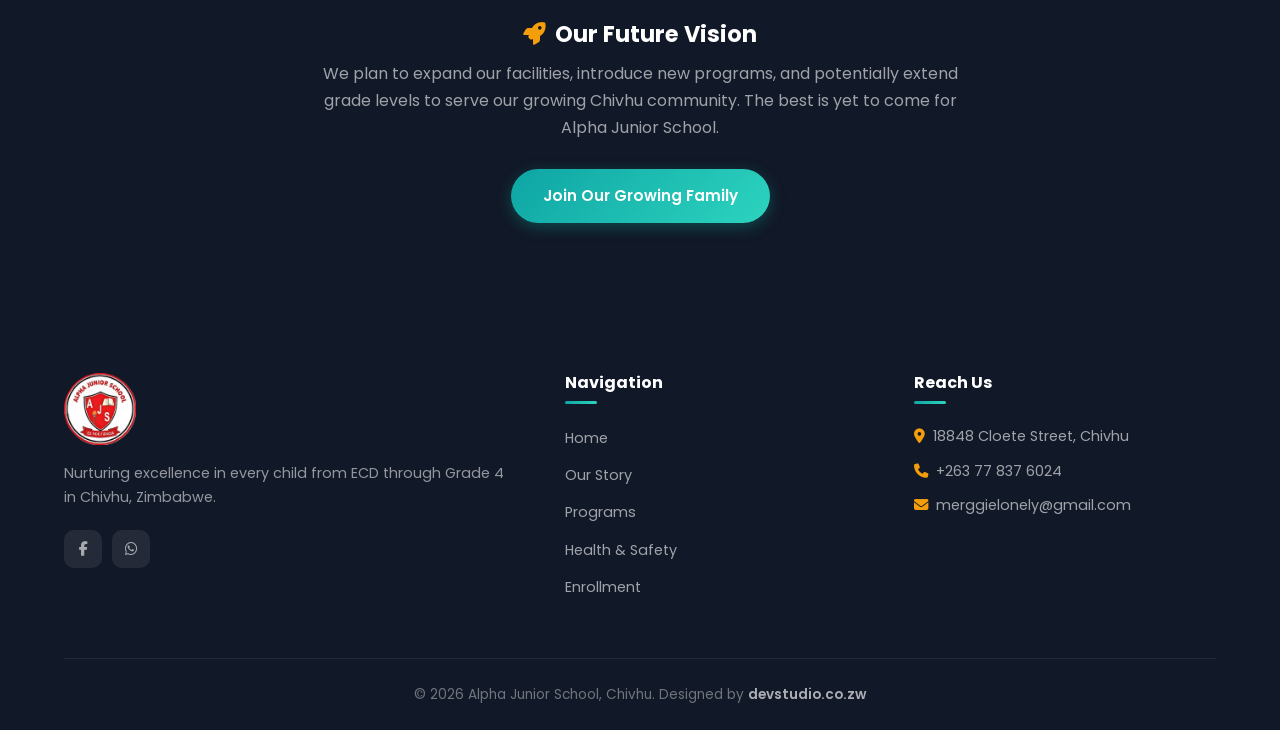
==== commit bc1639c6: "Add files via upload" ====
--- a/about.html
+++ b/about.html
@@ -1,328 +1,294 @@
-<!DOCTYPE html>
-<html lang="en">
-
-<head>
-    <meta charset="UTF-8">
-    <meta name="viewport" content="width=device-width, initial-scale=1.0">
-    <title>About Alpha Junior School | Chivhu's Top Primary Education</title>
-    <meta name="description" content="Learn about Alpha Junior School in Chivhu. Founded on excellence, we provide world-class ECD and primary education for children aged 18 months to 10 years.">
-
-    <!-- Canonical & Open Graph -->
-    <link rel="canonical" href="https://alphajuniorschool.co.zw/about.html">
-    <meta property="og:title" content="About Alpha Junior School | Chivhu's Top Primary Education">
-    <meta property="og:description" content="Founded on excellence, Alpha Junior School provides quality ECD and primary education for children aged 18 months to 10 years in Chivhu, Zimbabwe.">
-    <meta property="og:url" content="https://alphajuniorschool.co.zw/about.html">
-    <meta property="og:type" content="website">
-    <meta property="og:image" content="https://alphajuniorschool.co.zw/assets/img/logo.png">
-    <meta property="og:image:width" content="512">
-    <meta property="og:image:height" content="512">
-    <meta property="og:site_name" content="Alpha Junior School">
-
-    <!-- Twitter Card -->
-    <meta name="twitter:card" content="summary_large_image">
-    <meta name="twitter:title" content="About Alpha Junior School | Chivhu's Top Primary Education">
-    <meta name="twitter:description" content="Founded on excellence, Alpha Junior School provides quality ECD and primary education for children aged 18 months to 10 years in Chivhu, Zimbabwe.">
-    <meta name="twitter:image" content="https://alphajuniorschool.co.zw/assets/img/logo.png">
-
-    <!-- Favicon -->
-    <link rel="icon" type="image/png" href="assets/img/logo.png">
-    <link rel="manifest" href="manifest.json">
-
-    <!-- Preload critical assets -->
-    <link rel="preload" as="image" href="assets/img/hero-bg.jpg">
-
-    <!-- Google Fonts: Non-render-blocking -->
-    <link rel="preconnect" href="https://fonts.googleapis.com">
-    <link rel="preconnect" href="https://fonts.gstatic.com" crossorigin>
-    <link rel="stylesheet" href="https://fonts.googleapis.com/css2?family=Poppins:ital,wght@0,300;0,400;0,500;0,600;0,700;0,800;1,400&display=swap" media="print" onload="this.media='all'">
-    <noscript><link rel="stylesheet" href="https://fonts.googleapis.com/css2?family=Poppins:ital,wght@0,300;0,400;0,500;0,600;0,700;0,800;1,400&display=swap"></noscript>
-
-    <!-- FontAwesome: Non-render-blocking -->
-    <link rel="stylesheet" href="https://cdnjs.cloudflare.com/ajax/libs/font-awesome/6.4.0/css/all.min.css" media="print" onload="this.media='all'">
-    <noscript><link rel="stylesheet" href="https://cdnjs.cloudflare.com/ajax/libs/font-awesome/6.4.0/css/all.min.css"></noscript>
-
-    <!-- Custom Stylesheet -->
-    <link rel="stylesheet" href="assets/css/style.css">
-
-    <!-- JSON-LD Structured Data -->
-    <script type="application/ld+json">
-    {
-      "@context": "https://schema.org",
-      "@type": "AboutPage",
-      "mainEntity": {
-        "@type": "EducationalOrganization",
-        "name": "Alpha Junior School",
-        "url": "https://alphajuniorschool.co.zw",
-        "description": "Alpha Junior School is a primary school in Chivhu providing quality ECD to Grade 4 education.",
-        "telephone": "+263778376024",
-        "address": {
-          "@type": "PostalAddress",
-          "streetAddress": "18848 Cloete Street",
-          "addressLocality": "Chivhu",
-          "addressRegion": "Mashonaland East",
-          "addressCountry": "ZW"
-        }
-      }
-    }
-    </script>
-</head>
-
-<body>
-
-    <!-- ===== HEADER ===== -->
-    <header>
-        <div class="top-bar">
-            <div class="container">
-                <div class="top-bar-info">
-                    <span><i class="fas fa-envelope"></i> <a href="/cdn-cgi/l/email-protection" class="__cf_email__" data-cfemail="a2cbccc4cde2c3ced2cac3c8d7cccbcdd0d1c1cacdcdce8cc1cd8cd8d5">[email&#160;protected]</a></span>
-                    <span><i class="fas fa-clock"></i> Mon – Fri: 07:30 – 15:30</span>
-                </div>
-                <div class="top-bar-social">
-                    <span style="color: var(--grid-amber); font-weight: 600;">🎓 Enrolling Now – 2026!</span>
-                    <a href="https://www.facebook.com/AlphaJuniorSchoolChivhu" target="_blank" rel="noopener" aria-label="Facebook"><i class="fab fa-facebook-f"></i></a>
-                    <a href="https://wa.me/263778376024" target="_blank" rel="noopener" aria-label="WhatsApp"><i class="fab fa-whatsapp"></i></a>
-                </div>
-            </div>
-        </div>
-
-        <div class="header" id="main-header">
-            <div class="container nav-container">
-                <a href="index.html" class="logo" aria-label="Alpha Junior School Home">
-                    <img src="assets/img/logo.png" alt="Alpha Junior School Logo" width="48" height="48">
-                    <div class="logo-text">
-                        <span>Alpha Junior</span>
-                        <span>School</span>
-                    </div>
-                </a>
-
-                <nav class="nav-links" id="nav-links" aria-label="Primary Navigation">
-                    <a href="index.html">Home</a>
-                    <a href="about.html" class="active">About</a>
-                    <a href="programs.html">Programs</a>
-                    <a href="safety.html">Health & Safety</a>
-                    <a href="contact.html">Contact</a>
-                    <a href="contact.html" class="btn btn-primary" style="padding: 10px 24px;">Enroll Now</a>
-                </nav>
-
-                <button class="mobile-menu-btn" id="mobile-menu-btn" aria-label="Open mobile navigation menu" aria-expanded="false">
-                    <i class="fas fa-bars"></i>
-                </button>
-            </div>
-        </div>
-    </header>
-
-    <noscript>
-        <style>.animate-on-scroll { opacity: 1 !important; transform: none !important; }</style>
-    </noscript>
-
-    <main>
-        <!-- ===== SECTION 1: INNER PAGE HERO ===== -->
-        <section class="hero hero-inner-page" style="background-image: url('assets/img/hero-bg.jpg'); min-height: 45vh;" aria-label="About Page Hero">
-            <div class="hero-inner">
-                <div class="container">
-                    <div class="hero-text animate-on-scroll fade-up">
-                        <div class="hero-badge"><i class="fas fa-school"></i> Who We Are</div>
-                        <h1>About Alpha Junior School</h1>
-                        <p style="max-width: 540px;">Established to nurture young minds in Chivhu — building literacy, numeracy, and character from ECD through Grade 4.</p>
-                    </div>
-                </div>
-            </div>
-        </section>
-
-        <!-- ===== SECTION 2: HISTORY & MISSION ===== -->
-        <section class="section-padding" aria-label="School History">
-            <div class="container">
-                <div class="split-grid">
-                    <div class="animate-on-scroll fade-right">
-                        <!-- students-outside.jpg = students in front of the school building -->
-                        <img src="assets/img/students-outside.jpg" alt="Students gathered outside the Alpha Junior School building in Chivhu" width="640" height="420" loading="lazy"
-                            style="width:100%; border-radius: var(--radius-lg); box-shadow: var(--shadow-md); height: 420px; object-fit: cover;">
-                    </div>
-                    <article class="animate-on-scroll fade-left">
-                        <div class="section-title" style="text-align: left;">
-                            <span class="overline">Our History</span>
-                            <h2>A Foundation Built on Quality & Care</h2>
-                        </div>
-                        <p>Founded with a vision to revolutionize primary education in Chivhu, Alpha Junior School has grown into a beacon of hope and excellence for local families. We started with a passionate team and a dream to create a nurturing environment where every child's potential is recognized and developed.</p>
-                        <p style="margin-top: 16px; margin-bottom: 32px; color: var(--text-muted);">Today, we host learners across ECD and primary grades, providing them with the academic foundations, social skills, and character development tools they need to become the future leaders of Zimbabwe.</p>
-                        <div style="display: grid; grid-template-columns: 1fr 1fr; gap: 16px;">
-                            <div style="background: var(--bg-section); border-radius: var(--radius-md); padding: 20px; text-align: center;">
-                                <div style="font-size: 2rem; font-weight: 800; background: var(--gradient-cta); -webkit-background-clip: text; -webkit-text-fill-color: transparent; background-clip: text;">ECD+</div>
-                                <p style="font-size: 0.85rem; color: var(--text-muted); margin: 0;">From 18 Months Old</p>
-                            </div>
-                            <div style="background: var(--bg-section); border-radius: var(--radius-md); padding: 20px; text-align: center;">
-                                <div style="font-size: 2rem; font-weight: 800; background: var(--gradient-cta); -webkit-background-clip: text; -webkit-text-fill-color: transparent; background-clip: text;">Gr.4</div>
-                                <p style="font-size: 0.85rem; color: var(--text-muted); margin: 0;">Through Grade 4</p>
-                            </div>
-                        </div>
-                    </article>
-                </div>
-            </div>
-        </section>
-
-        <!-- ===== SECTION 3: HEADTEACHER'S MESSAGE ===== -->
-        <section class="section-padding" style="background: var(--bg-section);" aria-label="Message from the Head">
-            <div class="container">
-                <div class="section-title animate-on-scroll fade-up">
-                    <span class="overline">A Word from Leadership</span>
-                    <h2>Message from the Head Teacher</h2>
-                </div>
-                <div class="quote-card animate-on-scroll fade-up" style="max-width: 820px; margin: 0 auto;">
-                    <div class="quote-mark">&ldquo;</div>
-                    <blockquote>
-                        "At Alpha Junior, we don't just teach subjects; we mold lives. Every child is unique and capable. Our commitment is to ensure that every learner walks out of these gates with the confidence to face the world — guided by patience, encouragement, and high-quality teaching. We invite you to be part of our growing family."
-                    </blockquote>
-                    <div class="quote-author">
-                        <!-- headteacher.jpg = portrait of the school head teacher -->
-                        <img src="assets/img/headteacher.jpg" alt="Portrait of Mrs Alpha Chidhumo, Head Teacher and Founder of Alpha Junior School" width="64" height="64" loading="lazy">
-                        <div>
-                            <h4>Mrs. Alpha Chidhumo</h4>
-                            <p>Head Teacher &amp; Founder, Alpha Junior School</p>
-                        </div>
-                    </div>
-                </div>
-            </div>
-        </section>
-
-        <!-- ===== SECTION 4: EDUCATIONAL PHILOSOPHY ===== -->
-        <section class="section-padding" aria-label="Educational Philosophy">
-            <div class="container">
-                <div class="split-grid" style="align-items: flex-start;">
-                    <div class="animate-on-scroll fade-right">
-                        <div class="section-title" style="text-align: left; margin-bottom: 32px;">
-                            <span class="overline">Our Approach</span>
-                            <h2>Educational Philosophy</h2>
-                        </div>
-                        <div class="timeline" id="philosophy-timeline">
-                            <div class="timeline-item active">
-                                <div class="timeline-dot"></div>
-                                <h3>Child-Centered Learning</h3>
-                                <p>We recognize that every child learns differently. Our teachers tailor lessons to match each child's unique strengths, interests, and learning pace.</p>
-                            </div>
-                            <div class="timeline-item">
-                                <div class="timeline-dot"></div>
-                                <h3>Literacy & Numeracy First</h3>
-                                <p>Strong reading, writing, and mathematical foundations are the cornerstone of our curriculum — from ECD through Grade 4.</p>
-                            </div>
-                            <div class="timeline-item">
-                                <div class="timeline-dot"></div>
-                                <h3>Character Development</h3>
-                                <p>Beyond academics, we instill core values of integrity, discipline, and community spirit to shape well-rounded individuals.</p>
-                            </div>
-                            <div class="timeline-item">
-                                <div class="timeline-dot"></div>
-                                <h3>Parental Partnership</h3>
-                                <p>We actively encourage parental involvement, believing that the partnership between home and school is key to every child's success.</p>
-                            </div>
-                            <div class="timeline-item">
-                                <div class="timeline-dot"></div>
-                                <h3>Future-Ready Skills</h3>
-                                <p>Digital literacy, critical thinking, and teamwork are woven into every subject, preparing learners for the demands of the modern world.</p>
-                            </div>
-                        </div>
-                    </div>
-
-                    <!-- About Gallery -->
-                    <div class="animate-on-scroll fade-left">
-                        <div style="display: grid; grid-template-columns: 1fr 1fr; gap: 12px;">
-                            <!-- daycarestudent.jpg = young child in daycare / early learning -->
-                            <img src="assets/img/daycarestudent.jpg" alt="Young child in the early learning daycare wing at Alpha Junior School" width="300" height="200" loading="lazy" style="width:100%; height:200px; object-fit:cover; border-radius:var(--radius-md);">
-                            <!-- hero-bg.jpg = school building / campus exterior -->
-                            <img src="assets/img/hero-bg.jpg" alt="Alpha Junior School campus building in Chivhu, Zimbabwe" width="300" height="200" loading="lazy" style="width:100%; height:200px; object-fit:cover; border-radius:var(--radius-md);">
-                            <!-- student-with-teachers-outside.jpg = staff with students outdoors -->
-                            <img src="assets/img/student-with-teachers-outside.jpg" alt="Teachers engaging with students outside on the Alpha Junior School grounds" width="300" height="200" loading="lazy" style="width:100%; height:200px; object-fit:cover; border-radius:var(--radius-md);">
-                            <!-- extracurricularactivities.jpg = students in extracurricular activities -->
-                            <img src="assets/img/extracurricularactivities.jpg" alt="Students participating in extracurricular activities at Alpha Junior School" width="300" height="200" loading="lazy" style="width:100%; height:200px; object-fit:cover; border-radius:var(--radius-md);">
-                        </div>
-                    </div>
-                </div>
-            </div>
-        </section>
-
-        <!-- ===== SECTION 5: CORE VALUES & FUTURE PLANS ===== -->
-        <section class="section-padding" style="background: var(--primary-black);" aria-label="Core Values">
-            <div class="container">
-                <div class="section-title animate-on-scroll fade-up">
-                    <span class="overline" style="color: var(--grid-amber);">The Alpha Code</span>
-                    <h2 style="color: white;">Our Core Values &amp; Vision</h2>
-                </div>
-                <div class="values-grid animate-on-scroll fade-up">
-                    <div class="value-item">
-                        <i class="fas fa-heart" style="color: var(--primary-red);"></i>
-                        <h3>Integrity</h3>
-                    </div>
-                    <div class="value-item">
-                        <i class="fas fa-star" style="color: var(--grid-amber);"></i>
-                        <h3>Excellence</h3>
-                    </div>
-                    <div class="value-item">
-                        <i class="fas fa-hands-helping" style="color: #06B6D4;"></i>
-                        <h3>Community</h3>
-                    </div>
-                    <div class="value-item">
-                        <i class="fas fa-shield-alt" style="color: #10B981;"></i>
-                        <h3>Safety</h3>
-                    </div>
-                    <div class="value-item">
-                        <i class="fas fa-lightbulb" style="color: var(--grid-purple);"></i>
-                        <h3>Innovation</h3>
-                    </div>
-                </div>
-
-                <div style="margin-top: 56px; text-align: center; max-width: 640px; margin-left: auto; margin-right: auto;" class="animate-on-scroll fade-up">
-                    <h3 style="color: white; margin-bottom: 12px;"><i class="fas fa-rocket" style="color: var(--grid-amber); margin-right: 10px;"></i>Our Future Vision</h3>
-                    <p style="color: rgba(255,255,255,0.6); margin-bottom: 28px;">We plan to expand our facilities, introduce new programs, and potentially extend grade levels to serve our growing Chivhu community. The best is yet to come for Alpha Junior School.</p>
-                    <a href="contact.html" class="btn btn-primary">Join Our Growing Family</a>
-                </div>
-            </div>
-        </section>
-
-        <!-- ===== CTA BANNER ===== -->
-        <section class="cta-banner" aria-label="Enrollment Call to Action">
-            <div class="container animate-on-scroll fade-up">
-                <h2>Be Part of the Alpha Junior Story</h2>
-                <p>Enroll your child at Alpha Junior School and give them the strong foundation they deserve. Applications for the 2026 academic year are now open.</p>
-                <div style="display: flex; gap: 16px; justify-content: center; flex-wrap: wrap;">
-                    <a href="contact.html" class="btn btn-primary"><i class="fas fa-user-plus"></i> Apply for Admission</a>
-                    <a href="tel:+263778376024" class="btn btn-outline-white"><i class="fas fa-phone"></i> Call: +263 77 837 6024</a>
-                </div>
-            </div>
-        </section>
-    </main>
-
-    <!-- ===== FOOTER ===== -->
-    <footer class="footer">
-        <div class="container">
-            <div class="footer-grid">
-                <div class="footer-col">
-                    <img src="assets/img/logo.png" alt="Alpha Junior School Logo" width="72" height="72" loading="lazy" style="width: 72px; margin-bottom: 16px; border-radius: 8px;">
-                    <p>Nurturing excellence in every child from ECD through Grade 4 in Chivhu, Zimbabwe.</p>
-                    <div class="footer-social">
-                        <a href="https://www.facebook.com/AlphaJuniorSchoolChivhu" target="_blank" rel="noopener" aria-label="Facebook"><i class="fab fa-facebook-f"></i></a>
-                        <a href="https://wa.me/263778376024" target="_blank" rel="noopener" aria-label="WhatsApp"><i class="fab fa-whatsapp"></i></a>
-                    </div>
-                </div>
-                <nav class="footer-col" aria-label="Footer Quick Links">
-                    <h4>Navigation</h4>
-                    <ul>
-                        <li><a href="index.html">Home</a></li>
-                        <li><a href="about.html">Our Story</a></li>
-                        <li><a href="programs.html">Programs</a></li>
-                        <li><a href="safety.html">Health &amp; Safety</a></li>
-                        <li><a href="contact.html">Enrollment</a></li>
-                    </ul>
-                </nav>
-                <div class="footer-col">
-                    <h4>Reach Us</h4>
-                    <ul>
-                        <li style="color:rgba(255,255,255,0.6); font-size:0.9rem; margin-bottom:10px;"><i class="fas fa-map-marker-alt" style="color:var(--grid-amber); margin-right:8px;"></i>18848 Cloete Street, Chivhu</li>
-                        <li style="color:rgba(255,255,255,0.6); font-size:0.9rem; margin-bottom:10px;"><i class="fas fa-phone" style="color:var(--grid-amber); margin-right:8px;"></i><a href="tel:+263778376024" style="color:rgba(255,255,255,0.6);">+263 77 837 6024</a></li>
-                        <li style="color:rgba(255,255,255,0.6); font-size:0.9rem;"><i class="fas fa-envelope" style="color:var(--grid-amber); margin-right:8px;"></i><a href="/cdn-cgi/l/email-protection#5930373f36193835293138332c3730362b2a3a31363635773a3677232e" style="color:rgba(255,255,255,0.6);"><span class="__cf_email__" data-cfemail="0b62656d644b6a677b636a617e6562647978686364646725686425717c">[email&#160;protected]</span></a></li>
-                    </ul>
-                </div>
-            </div>
-            <div class="footer-bottom">
-                <p>&copy; 2026 Alpha Junior School, Chivhu. Designed by <a href="https://devstudio.co.zw" target="_blank" rel="noopener">devstudio.co.zw</a></p>
-            </div>
-        </div>
-    </+<!DOCTYPE html>
+<html lang="en">
+
+<head>
+    <meta charset="UTF-8">
+    <meta name="viewport" content="width=device-width, initial-scale=1.0">
+    <!-- SEO Rule: Title between 50-60 characters -->
+    <title>About Alpha Junior School | Chivhu's Top Primary Education</title>
+    <!-- SEO Rule: Meta Description between 150-160 characters -->
+    <meta name="description"
+        content="Learn about Alpha Junior School in Chivhu. Founded on excellence, we provide world-class ECD and primary education for children aged 18 months to 10 years.">
+
+    <link rel="canonical" href="https://alphajuniorschool.co.zw/about.html">
+    <link rel="icon" type="image/png" href="assets/img/logo.png">
+    <link rel="manifest" href="manifest.json">
+
+    <!-- Google Fonts: Poppins -->
+    <link rel="preconnect" href="https://fonts.googleapis.com">
+    <link rel="preconnect" href="https://fonts.gstatic.com" crossorigin>
+    <link href="https://fonts.googleapis.com/css2?family=Poppins:ital,wght@0,300;0,400;0,500;0,600;0,700;0,800;1,400&display=swap" rel="stylesheet">
+
+    <!-- FontAwesome -->
+    <link rel="stylesheet" href="https://cdnjs.cloudflare.com/ajax/libs/font-awesome/6.4.0/css/all.min.css">
+
+    <!-- Custom Stylesheet -->
+    <link rel="stylesheet" href="assets/css/style.css">
+
+    <!-- JSON-LD Structured Data -->
+    <script type="application/ld+json">
+    {
+      "@context": "https://schema.org",
+      "@type": "AboutPage",
+      "mainEntity": {
+        "@type": "EducationalOrganization",
+        "name": "Alpha Junior School",
+        "url": "https://alphajuniorschool.co.zw",
+        "description": "Alpha Junior School is a primary school in Chivhu providing quality ECD to Grade 4 education."
+      }
+    }
+    </script>
+</head>
+
+<body>
+
+    <!-- ===== HEADER ===== -->
+    <header>
+        <div class="top-bar">
+            <div class="container">
+                <div class="top-bar-info">
+                    <span><i class="fas fa-envelope"></i> merggielonely@gmail.com</span>
+                    <span><i class="fas fa-clock"></i> Mon – Fri: 07:30 – 15:30</span>
+                </div>
+                <div class="top-bar-social">
+                    <span style="color: var(--grid-amber); font-weight: 600;">🎓 Enrolling Now – 2026!</span>
+                    <a href="https://www.facebook.com/AlphaJuniorSchoolChivhu" target="_blank" rel="noopener" aria-label="Facebook"><i class="fab fa-facebook-f"></i></a>
+                    <a href="https://wa.me/263778376024" target="_blank" rel="noopener" aria-label="WhatsApp"><i class="fab fa-whatsapp"></i></a>
+                </div>
+            </div>
+        </div>
+
+        <div class="header" id="main-header">
+            <div class="container nav-container">
+                <a href="index.html" class="logo" aria-label="Alpha Junior School Home">
+                    <img src="assets/img/logo.png" alt="Alpha Junior School Logo">
+                    <div class="logo-text">
+                        <span>Alpha Junior</span>
+                        <span>School</span>
+                    </div>
+                </a>
+
+                <nav class="nav-links" id="nav-links" aria-label="Primary Navigation">
+                    <a href="index.html">Home</a>
+                    <a href="about.html" class="active">About</a>
+                    <a href="programs.html">Programs</a>
+                    <a href="safety.html">Health & Safety</a>
+                    <a href="contact.html">Contact</a>
+                    <a href="contact.html" class="btn btn-primary" style="padding: 10px 24px;">Enroll Now</a>
+                </nav>
+
+                <button class="mobile-menu-btn" id="mobile-menu-btn" aria-label="Toggle navigation" aria-expanded="false">
+                    <i class="fas fa-bars"></i>
+                </button>
+            </div>
+        </div>
+    </header>
+
+    <main>
+        <!-- ===== SECTION 1: INNER PAGE HERO ===== -->
+        <section class="hero hero-inner-page" style="background-image: url('assets/img/hero-bg.jpg'); min-height: 45vh;" aria-label="About Page Hero">
+            <div class="hero-inner">
+                <div class="container">
+                    <div class="hero-text animate-on-scroll fade-up">
+                        <div class="hero-badge"><i class="fas fa-school"></i> Who We Are</div>
+                        <!-- SEO Rule: Exactly ONE H1 tag per page -->
+                        <h1>About Alpha Junior School</h1>
+                        <p style="max-width: 540px;">Established to nurture young minds in Chivhu — building literacy, numeracy, and character from ECD through Grade 4.</p>
+                    </div>
+                </div>
+            </div>
+        </section>
+
+        <!-- ===== SECTION 2: HISTORY & MISSION ===== -->
+        <section class="section-padding" aria-label="School History">
+            <div class="container">
+                <div class="split-grid">
+                    <div class="animate-on-scroll fade-right">
+                        <img src="assets/img/students-outside.jpg" alt="Students in front of the Alpha Junior School building in Chivhu"
+                            style="width:100%; border-radius: var(--radius-lg); box-shadow: var(--shadow-md); height: 420px; object-fit: cover;">
+                    </div>
+                    <article class="animate-on-scroll fade-left">
+                        <div class="section-title" style="text-align: left;">
+                            <span class="overline">Our History</span>
+                            <h2>A Foundation Built on Quality & Care</h2>
+                        </div>
+                        <p>Founded with a vision to revolutionize primary education in Chivhu, Alpha Junior School has grown into a beacon of hope and excellence for local families. We started with a passionate team and a dream to create a nurturing environment where every child's potential is recognized and developed.</p>
+                        <p style="margin-top: 16px; margin-bottom: 32px; color: var(--text-muted);">Today, we host learners across ECD and primary grades, providing them with the academic foundations, social skills, and character development tools they need to become the future leaders of Zimbabwe.</p>
+                        <div style="display: grid; grid-template-columns: 1fr 1fr; gap: 16px;">
+                            <div style="background: var(--bg-section); border-radius: var(--radius-md); padding: 20px; text-align: center;">
+                                <div style="font-size: 2rem; font-weight: 800; background: var(--gradient-cta); -webkit-background-clip: text; -webkit-text-fill-color: transparent; background-clip: text;">ECD+</div>
+                                <p style="font-size: 0.85rem; color: var(--text-muted); margin: 0;">From 18 Months Old</p>
+                            </div>
+                            <div style="background: var(--bg-section); border-radius: var(--radius-md); padding: 20px; text-align: center;">
+                                <div style="font-size: 2rem; font-weight: 800; background: var(--gradient-cta); -webkit-background-clip: text; -webkit-text-fill-color: transparent; background-clip: text;">Gr.4</div>
+                                <p style="font-size: 0.85rem; color: var(--text-muted); margin: 0;">Through Grade 4</p>
+                            </div>
+                        </div>
+                    </article>
+                </div>
+            </div>
+        </section>
+
+        <!-- ===== SECTION 3: HEADTEACHER'S MESSAGE (Quote Card) ===== -->
+        <section class="section-padding" style="background: var(--bg-section);" aria-label="Message from the Head">
+            <div class="container">
+                <div class="section-title animate-on-scroll fade-up">
+                    <span class="overline">A Word from Leadership</span>
+                    <h2>Message from the Headteacher</h2>
+                </div>
+                <div class="quote-card animate-on-scroll fade-up" style="max-width: 820px; margin: 0 auto;">
+                    <div class="quote-mark">&ldquo;</div>
+                    <blockquote>
+                        "At Alpha Junior, we don't just teach subjects; we mold lives. Every child is unique and capable. Our commitment is to ensure that every learner walks out of these gates with the confidence to face the world — guided by patience, encouragement, and high-quality teaching. We invite you to be part of our growing family."
+                    </blockquote>
+                    <div class="quote-author">
+                        <img src="assets/img/headteacher.jpg" alt="Portrait of the Alpha Junior School Headteacher">
+                        <div>
+                            <h4>Mrs. Alpha Chidhumo</h4>
+                            <p>Headmaster &amp; Founder, Alpha Junior School</p>
+                        </div>
+                    </div>
+                </div>
+            </div>
+        </section>
+
+        <!-- ===== SECTION 4: EDUCATIONAL PHILOSOPHY (Timeline) ===== -->
+        <section class="section-padding" aria-label="Educational Philosophy">
+            <div class="container">
+                <div class="split-grid" style="align-items: flex-start;">
+                    <div class="animate-on-scroll fade-right">
+                        <div class="section-title" style="text-align: left; margin-bottom: 32px;">
+                            <span class="overline">Our Approach</span>
+                            <h2>Educational Philosophy</h2>
+                        </div>
+                        <!-- Vertical Timeline -->
+                        <div class="timeline" id="philosophy-timeline">
+                            <div class="timeline-item active">
+                                <div class="timeline-dot"></div>
+                                <h3>Child-Centered Learning</h3>
+                                <p>We recognize that every child learns differently. Our teachers tailor lessons to match each child's unique strengths, interests, and learning pace.</p>
+                            </div>
+                            <div class="timeline-item">
+                                <div class="timeline-dot"></div>
+                                <h3>Literacy & Numeracy First</h3>
+                                <p>Strong reading, writing, and mathematical foundations are the cornerstone of our curriculum — from ECD through Grade 4.</p>
+                            </div>
+                            <div class="timeline-item">
+                                <div class="timeline-dot"></div>
+                                <h3>Character Development</h3>
+                                <p>Beyond academics, we instill core values of integrity, discipline, and community spirit to shape well-rounded individuals.</p>
+                            </div>
+                            <div class="timeline-item">
+                                <div class="timeline-dot"></div>
+                                <h3>Parental Partnership</h3>
+                                <p>We actively encourage parental involvement, believing that the partnership between home and school is key to every child's success.</p>
+                            </div>
+                            <div class="timeline-item">
+                                <div class="timeline-dot"></div>
+                                <h3>Future-Ready Skills</h3>
+                                <p>Digital literacy, critical thinking, and teamwork are woven into every subject, preparing learners for the demands of the modern world.</p>
+                            </div>
+                        </div>
+                    </div>
+
+                    <!-- About Gallery -->
+                    <div class="animate-on-scroll fade-left">
+                        <div style="display: grid; grid-template-columns: 1fr 1fr; gap: 12px;">
+                            <img src="assets/img/daycarestudent.jpg" alt="Young children learning at Alpha Junior's ECD wing" style="width:100%; height:200px; object-fit:cover; border-radius:var(--radius-md);">
+                            <img src="assets/img/hero-bg.jpg" alt="The Alpha Junior School building in Chivhu" style="width:100%; height:200px; object-fit:cover; border-radius:var(--radius-md);">
+                            <img src="assets/img/student-with-teachers-outside.jpg" alt="Staff members engaging with students at Alpha Junior School" style="width:100%; height:200px; object-fit:cover; border-radius:var(--radius-md);">
+                            <img src="assets/img/extracurricularactivities.jpg" alt="Community event at Alpha Junior School" style="width:100%; height:200px; object-fit:cover; border-radius:var(--radius-md);">
+                        </div>
+                    </div>
+                </div>
+            </div>
+        </section>
+
+        <!-- ===== SECTION 5: CORE VALUES & FUTURE PLANS ===== -->
+        <section class="section-padding" style="background: var(--primary-black);" aria-label="Core Values">
+            <div class="container">
+                <div class="section-title animate-on-scroll fade-up">
+                    <span class="overline" style="color: var(--grid-amber);">The Alpha Code</span>
+                    <h2 style="color: white;">Our Core Values &amp; Vision</h2>
+                </div>
+                <div class="values-grid animate-on-scroll fade-up">
+                    <div class="value-item">
+                        <i class="fas fa-heart" style="color: var(--primary-red);"></i>
+                        <h3>Integrity</h3>
+                    </div>
+                    <div class="value-item">
+                        <i class="fas fa-star" style="color: var(--grid-amber);"></i>
+                        <h3>Excellence</h3>
+                    </div>
+                    <div class="value-item">
+                        <i class="fas fa-hands-helping" style="color: #06B6D4;"></i>
+                        <h3>Community</h3>
+                    </div>
+                    <div class="value-item">
+                        <i class="fas fa-shield-alt" style="color: #10B981;"></i>
+                        <h3>Safety</h3>
+                    </div>
+                    <div class="value-item">
+                        <i class="fas fa-lightbulb" style="color: var(--grid-purple);"></i>
+                        <h3>Innovation</h3>
+                    </div>
+                </div>
+
+                <!-- Future Plans -->
+                <div style="margin-top: 56px; text-align: center; max-width: 640px; margin-left: auto; margin-right: auto;" class="animate-on-scroll fade-up">
+                    <h3 style="color: white; margin-bottom: 12px;"><i class="fas fa-rocket" style="color: var(--grid-amber); margin-right: 10px;"></i>Our Future Vision</h3>
+                    <p style="color: rgba(255,255,255,0.6); margin-bottom: 28px;">We plan to expand our facilities, introduce new programs, and potentially extend grade levels to serve our growing Chivhu community. The best is yet to come for Alpha Junior School.</p>
+                    <a href="contact.html" class="btn btn-primary">Join Our Growing Family</a>
+                </div>
+            </div>
+        </section>
+    </main>
+
+    <!-- ===== FOOTER ===== -->
+    <footer class="footer">
+        <div class="container">
+            <div class="footer-grid">
+                <div class="footer-col">
+                    <img src="assets/img/logo.png" alt="AJS Logo" style="width: 72px; margin-bottom: 16px; border-radius: 8px;">
+                    <p>Nurturing excellence in every child from ECD through Grade 4 in Chivhu, Zimbabwe.</p>
+                    <div class="footer-social">
+                        <a href="https://www.facebook.com/AlphaJuniorSchoolChivhu" target="_blank" aria-label="Facebook"><i class="fab fa-facebook-f"></i></a>
+                        <a href="https://wa.me/263778376024" target="_blank" aria-label="WhatsApp"><i class="fab fa-whatsapp"></i></a>
+                    </div>
+                </div>
+                <nav class="footer-col" aria-label="Footer Quick Links">
+                    <h4>Navigation</h4>
+                    <ul>
+                        <li><a href="index.html">Home</a></li>
+                        <li><a href="about.html">Our Story</a></li>
+                        <li><a href="programs.html">Programs</a></li>
+                        <li><a href="safety.html">Health &amp; Safety</a></li>
+                        <li><a href="contact.html">Enrollment</a></li>
+                    </ul>
+                </nav>
+                <div class="footer-col">
+                    <h4>Reach Us</h4>
+                    <ul>
+                        <li style="color:rgba(255,255,255,0.6); font-size:0.9rem; margin-bottom:10px;"><i class="fas fa-map-marker-alt" style="color:var(--grid-amber); margin-right:8px;"></i>18848 Cloete Street, Chivhu</li>
+                        <li style="color:rgba(255,255,255,0.6); font-size:0.9rem; margin-bottom:10px;"><i class="fas fa-phone" style="color:var(--grid-amber); margin-right:8px;"></i><a href="tel:+263778376024" style="color:rgba(255,255,255,0.6);">+263 77 837 6024</a></li>
+                        <li style="color:rgba(255,255,255,0.6); font-size:0.9rem;"><i class="fas fa-envelope" style="color:var(--grid-amber); margin-right:8px;"></i><a href="mailto:merggielonely@gmail.com" style="color:rgba(255,255,255,0.6);">merggielonely@gmail.com</a></li>
+                    </ul>
+                </div>
+            </div>
+            <div class="footer-bottom">
+                <p>&copy; 2026 Alpha Junior School, Chivhu. Designed by <a href="https://devstudio.co.zw" target="_blank" rel="nofollow">devstudio.co.zw</a></p>
+            </div>
+        </div>
+    </footer>
+
+    <!-- WhatsApp Floating Pulse Button -->
+    <a href="https://wa.me/263778376024" class="whatsapp-float" target="_blank" rel="noopener noreferrer"
+        aria-label="Chat with Alpha Junior School on WhatsApp">
+        <i class="fab fa-whatsapp"></i>
+    </a>
+
+    <!-- Scripts -->
+    <script src="assets/js/main.js"></script>
+</body>
+
+</html>
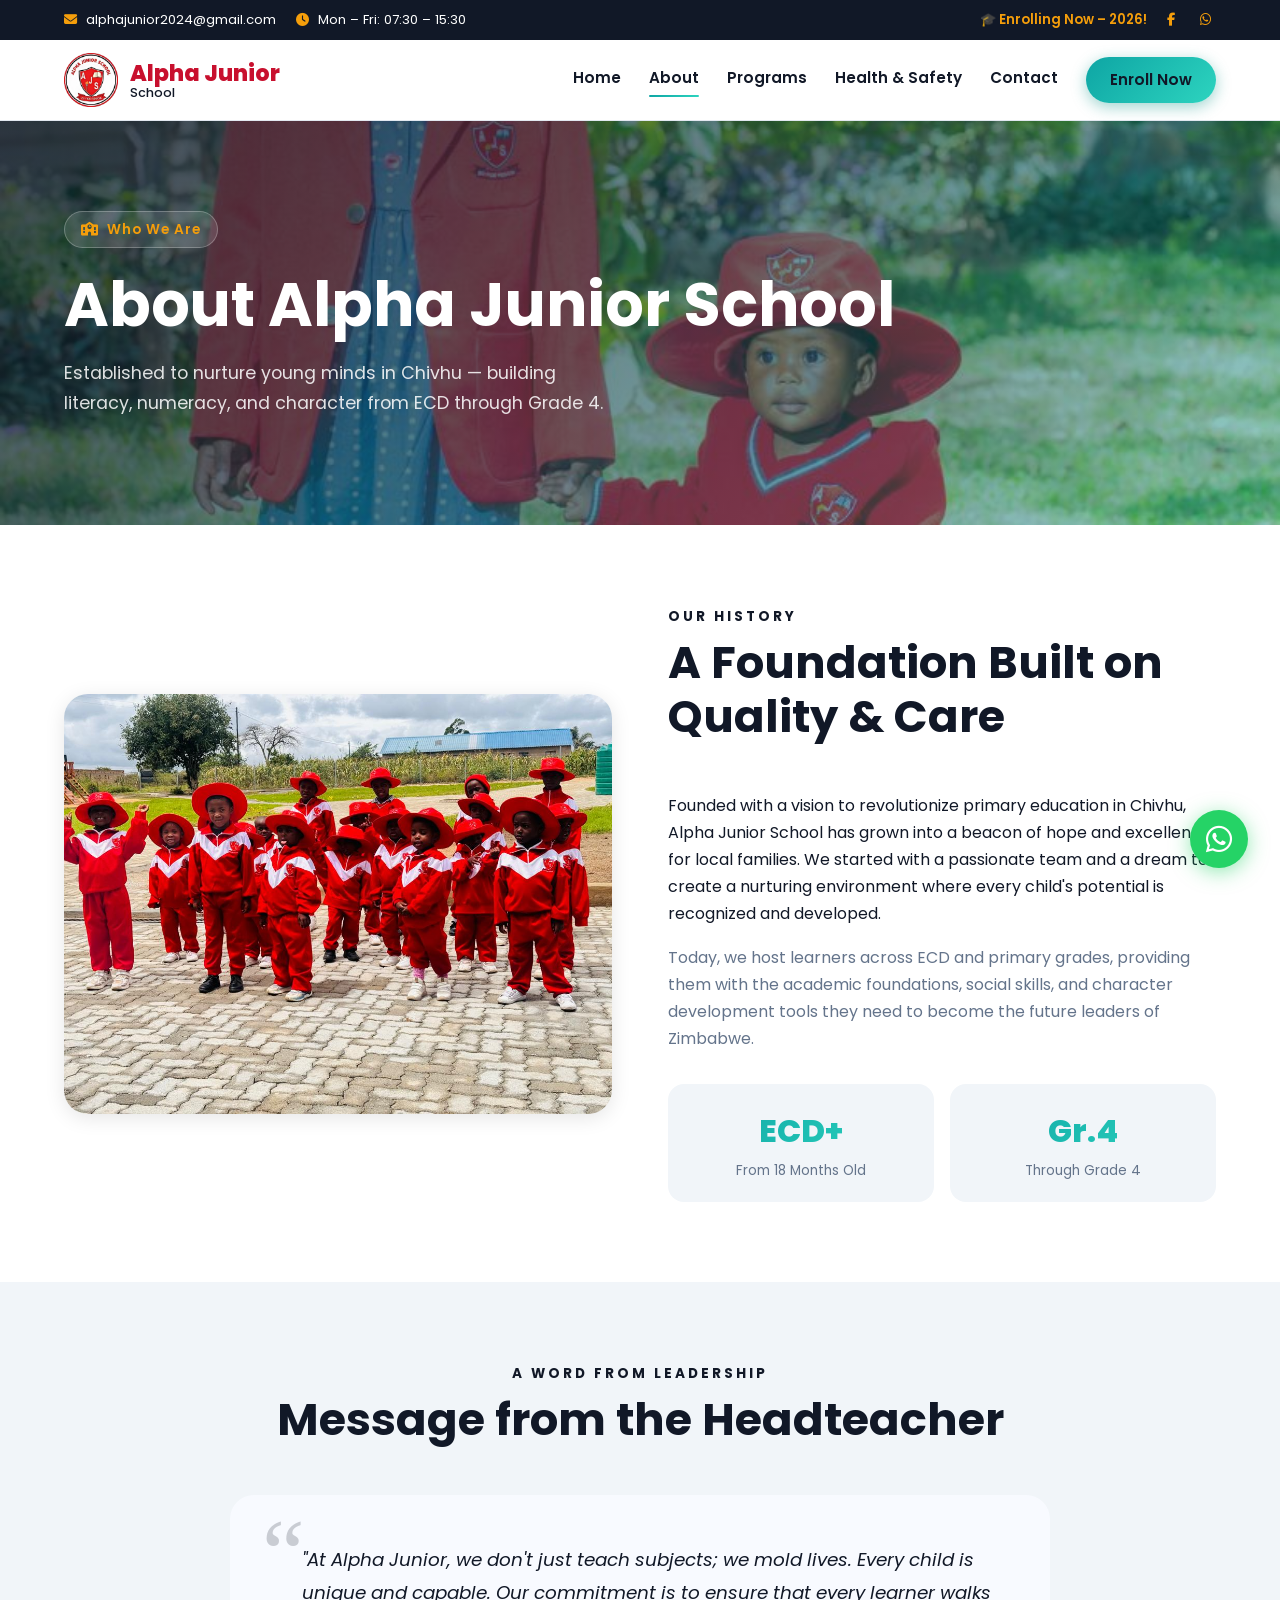
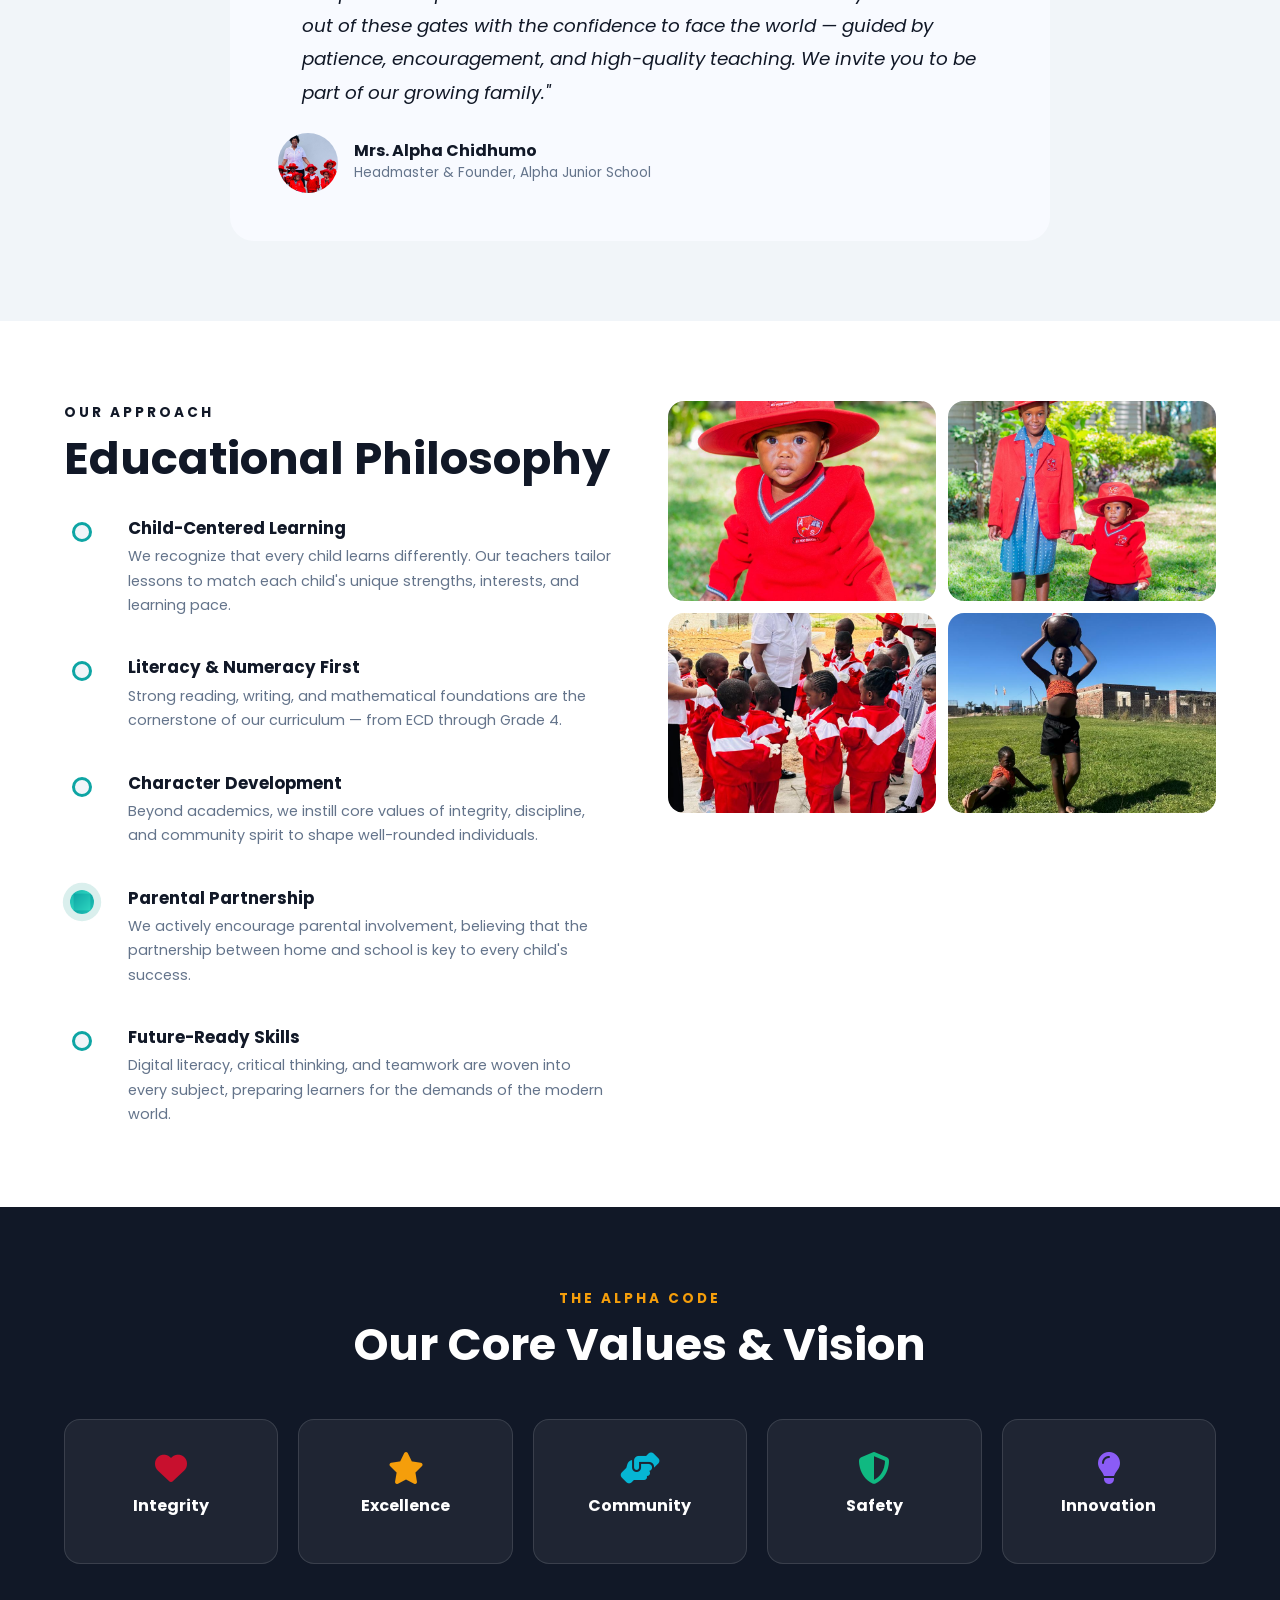
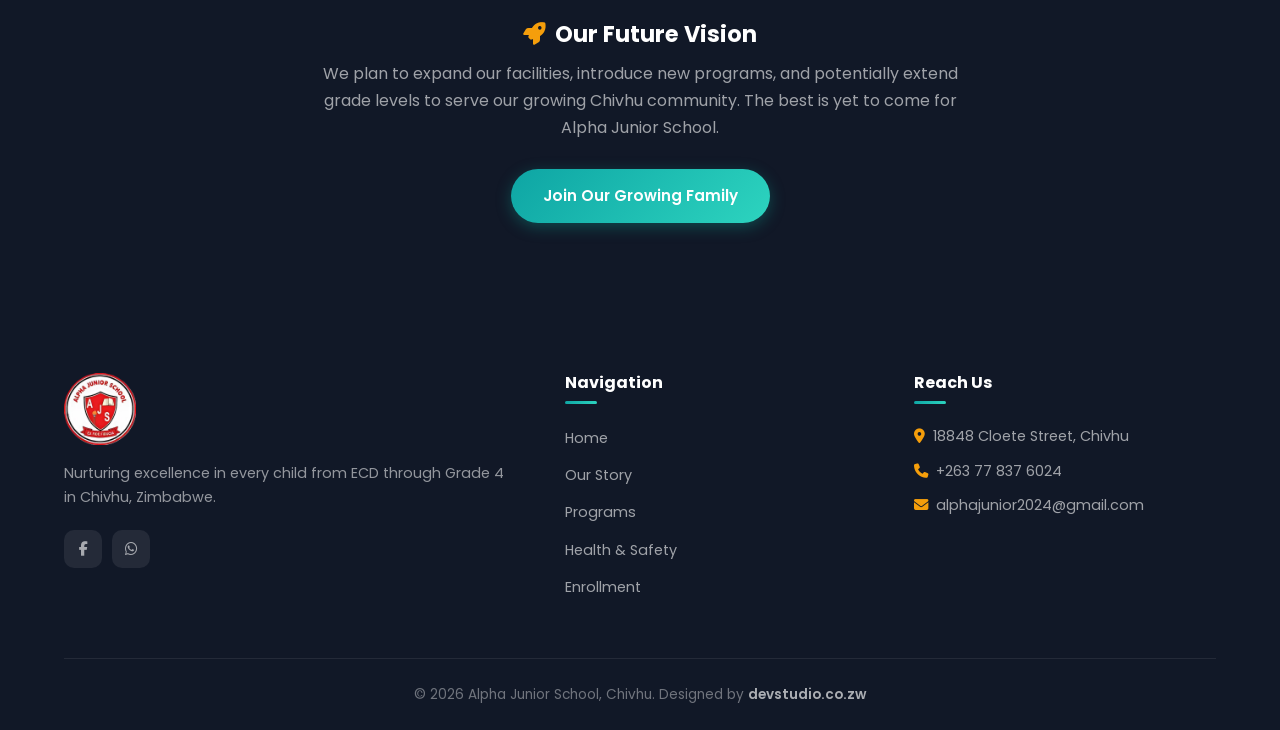
==== commit d7389dff: "Add files via upload" ====
--- a/about.html
+++ b/about.html
@@ -1,294 +1,300 @@
-<!DOCTYPE html>
-<html lang="en">
-
-<head>
-    <meta charset="UTF-8">
-    <meta name="viewport" content="width=device-width, initial-scale=1.0">
-    <!-- SEO Rule: Title between 50-60 characters -->
-    <title>About Alpha Junior School | Chivhu's Top Primary Education</title>
-    <!-- SEO Rule: Meta Description between 150-160 characters -->
-    <meta name="description"
-        content="Learn about Alpha Junior School in Chivhu. Founded on excellence, we provide world-class ECD and primary education for children aged 18 months to 10 years.">
-
-    <link rel="canonical" href="https://alphajuniorschool.co.zw/about.html">
-    <link rel="icon" type="image/png" href="assets/img/logo.png">
-    <link rel="manifest" href="manifest.json">
-
-    <!-- Google Fonts: Poppins -->
-    <link rel="preconnect" href="https://fonts.googleapis.com">
-    <link rel="preconnect" href="https://fonts.gstatic.com" crossorigin>
-    <link href="https://fonts.googleapis.com/css2?family=Poppins:ital,wght@0,300;0,400;0,500;0,600;0,700;0,800;1,400&display=swap" rel="stylesheet">
-
-    <!-- FontAwesome -->
-    <link rel="stylesheet" href="https://cdnjs.cloudflare.com/ajax/libs/font-awesome/6.4.0/css/all.min.css">
-
-    <!-- Custom Stylesheet -->
-    <link rel="stylesheet" href="assets/css/style.css">
-
-    <!-- JSON-LD Structured Data -->
-    <script type="application/ld+json">
-    {
-      "@context": "https://schema.org",
-      "@type": "AboutPage",
-      "mainEntity": {
-        "@type": "EducationalOrganization",
-        "name": "Alpha Junior School",
-        "url": "https://alphajuniorschool.co.zw",
-        "description": "Alpha Junior School is a primary school in Chivhu providing quality ECD to Grade 4 education."
-      }
-    }
-    </script>
-</head>
-
-<body>
-
-    <!-- ===== HEADER ===== -->
-    <header>
-        <div class="top-bar">
-            <div class="container">
-                <div class="top-bar-info">
-                    <span><i class="fas fa-envelope"></i> merggielonely@gmail.com</span>
-                    <span><i class="fas fa-clock"></i> Mon – Fri: 07:30 – 15:30</span>
-                </div>
-                <div class="top-bar-social">
-                    <span style="color: var(--grid-amber); font-weight: 600;">🎓 Enrolling Now – 2026!</span>
-                    <a href="https://www.facebook.com/AlphaJuniorSchoolChivhu" target="_blank" rel="noopener" aria-label="Facebook"><i class="fab fa-facebook-f"></i></a>
-                    <a href="https://wa.me/263778376024" target="_blank" rel="noopener" aria-label="WhatsApp"><i class="fab fa-whatsapp"></i></a>
-                </div>
-            </div>
-        </div>
-
-        <div class="header" id="main-header">
-            <div class="container nav-container">
-                <a href="index.html" class="logo" aria-label="Alpha Junior School Home">
-                    <img src="assets/img/logo.png" alt="Alpha Junior School Logo">
-                    <div class="logo-text">
-                        <span>Alpha Junior</span>
-                        <span>School</span>
-                    </div>
-                </a>
-
-                <nav class="nav-links" id="nav-links" aria-label="Primary Navigation">
-                    <a href="index.html">Home</a>
-                    <a href="about.html" class="active">About</a>
-                    <a href="programs.html">Programs</a>
-                    <a href="safety.html">Health & Safety</a>
-                    <a href="contact.html">Contact</a>
-                    <a href="contact.html" class="btn btn-primary" style="padding: 10px 24px;">Enroll Now</a>
-                </nav>
-
-                <button class="mobile-menu-btn" id="mobile-menu-btn" aria-label="Toggle navigation" aria-expanded="false">
-                    <i class="fas fa-bars"></i>
-                </button>
-            </div>
-        </div>
-    </header>
-
-    <main>
-        <!-- ===== SECTION 1: INNER PAGE HERO ===== -->
-        <section class="hero hero-inner-page" style="background-image: url('assets/img/hero-bg.jpg'); min-height: 45vh;" aria-label="About Page Hero">
-            <div class="hero-inner">
-                <div class="container">
-                    <div class="hero-text animate-on-scroll fade-up">
-                        <div class="hero-badge"><i class="fas fa-school"></i> Who We Are</div>
-                        <!-- SEO Rule: Exactly ONE H1 tag per page -->
-                        <h1>About Alpha Junior School</h1>
-                        <p style="max-width: 540px;">Established to nurture young minds in Chivhu — building literacy, numeracy, and character from ECD through Grade 4.</p>
-                    </div>
-                </div>
-            </div>
-        </section>
-
-        <!-- ===== SECTION 2: HISTORY & MISSION ===== -->
-        <section class="section-padding" aria-label="School History">
-            <div class="container">
-                <div class="split-grid">
-                    <div class="animate-on-scroll fade-right">
-                        <img src="assets/img/students-outside.jpg" alt="Students in front of the Alpha Junior School building in Chivhu"
-                            style="width:100%; border-radius: var(--radius-lg); box-shadow: var(--shadow-md); height: 420px; object-fit: cover;">
-                    </div>
-                    <article class="animate-on-scroll fade-left">
-                        <div class="section-title" style="text-align: left;">
-                            <span class="overline">Our History</span>
-                            <h2>A Foundation Built on Quality & Care</h2>
-                        </div>
-                        <p>Founded with a vision to revolutionize primary education in Chivhu, Alpha Junior School has grown into a beacon of hope and excellence for local families. We started with a passionate team and a dream to create a nurturing environment where every child's potential is recognized and developed.</p>
-                        <p style="margin-top: 16px; margin-bottom: 32px; color: var(--text-muted);">Today, we host learners across ECD and primary grades, providing them with the academic foundations, social skills, and character development tools they need to become the future leaders of Zimbabwe.</p>
-                        <div style="display: grid; grid-template-columns: 1fr 1fr; gap: 16px;">
-                            <div style="background: var(--bg-section); border-radius: var(--radius-md); padding: 20px; text-align: center;">
-                                <div style="font-size: 2rem; font-weight: 800; background: var(--gradient-cta); -webkit-background-clip: text; -webkit-text-fill-color: transparent; background-clip: text;">ECD+</div>
-                                <p style="font-size: 0.85rem; color: var(--text-muted); margin: 0;">From 18 Months Old</p>
-                            </div>
-                            <div style="background: var(--bg-section); border-radius: var(--radius-md); padding: 20px; text-align: center;">
-                                <div style="font-size: 2rem; font-weight: 800; background: var(--gradient-cta); -webkit-background-clip: text; -webkit-text-fill-color: transparent; background-clip: text;">Gr.4</div>
-                                <p style="font-size: 0.85rem; color: var(--text-muted); margin: 0;">Through Grade 4</p>
-                            </div>
-                        </div>
-                    </article>
-                </div>
-            </div>
-        </section>
-
-        <!-- ===== SECTION 3: HEADTEACHER'S MESSAGE (Quote Card) ===== -->
-        <section class="section-padding" style="background: var(--bg-section);" aria-label="Message from the Head">
-            <div class="container">
-                <div class="section-title animate-on-scroll fade-up">
-                    <span class="overline">A Word from Leadership</span>
-                    <h2>Message from the Headteacher</h2>
-                </div>
-                <div class="quote-card animate-on-scroll fade-up" style="max-width: 820px; margin: 0 auto;">
-                    <div class="quote-mark">&ldquo;</div>
-                    <blockquote>
-                        "At Alpha Junior, we don't just teach subjects; we mold lives. Every child is unique and capable. Our commitment is to ensure that every learner walks out of these gates with the confidence to face the world — guided by patience, encouragement, and high-quality teaching. We invite you to be part of our growing family."
-                    </blockquote>
-                    <div class="quote-author">
-                        <img src="assets/img/headteacher.jpg" alt="Portrait of the Alpha Junior School Headteacher">
-                        <div>
-                            <h4>Mrs. Alpha Chidhumo</h4>
-                            <p>Headmaster &amp; Founder, Alpha Junior School</p>
-                        </div>
-                    </div>
-                </div>
-            </div>
-        </section>
-
-        <!-- ===== SECTION 4: EDUCATIONAL PHILOSOPHY (Timeline) ===== -->
-        <section class="section-padding" aria-label="Educational Philosophy">
-            <div class="container">
-                <div class="split-grid" style="align-items: flex-start;">
-                    <div class="animate-on-scroll fade-right">
-                        <div class="section-title" style="text-align: left; margin-bottom: 32px;">
-                            <span class="overline">Our Approach</span>
-                            <h2>Educational Philosophy</h2>
-                        </div>
-                        <!-- Vertical Timeline -->
-                        <div class="timeline" id="philosophy-timeline">
-                            <div class="timeline-item active">
-                                <div class="timeline-dot"></div>
-                                <h3>Child-Centered Learning</h3>
-                                <p>We recognize that every child learns differently. Our teachers tailor lessons to match each child's unique strengths, interests, and learning pace.</p>
-                            </div>
-                            <div class="timeline-item">
-                                <div class="timeline-dot"></div>
-                                <h3>Literacy & Numeracy First</h3>
-                                <p>Strong reading, writing, and mathematical foundations are the cornerstone of our curriculum — from ECD through Grade 4.</p>
-                            </div>
-                            <div class="timeline-item">
-                                <div class="timeline-dot"></div>
-                                <h3>Character Development</h3>
-                                <p>Beyond academics, we instill core values of integrity, discipline, and community spirit to shape well-rounded individuals.</p>
-                            </div>
-                            <div class="timeline-item">
-                                <div class="timeline-dot"></div>
-                                <h3>Parental Partnership</h3>
-                                <p>We actively encourage parental involvement, believing that the partnership between home and school is key to every child's success.</p>
-                            </div>
-                            <div class="timeline-item">
-                                <div class="timeline-dot"></div>
-                                <h3>Future-Ready Skills</h3>
-                                <p>Digital literacy, critical thinking, and teamwork are woven into every subject, preparing learners for the demands of the modern world.</p>
-                            </div>
-                        </div>
-                    </div>
-
-                    <!-- About Gallery -->
-                    <div class="animate-on-scroll fade-left">
-                        <div style="display: grid; grid-template-columns: 1fr 1fr; gap: 12px;">
-                            <img src="assets/img/daycarestudent.jpg" alt="Young children learning at Alpha Junior's ECD wing" style="width:100%; height:200px; object-fit:cover; border-radius:var(--radius-md);">
-                            <img src="assets/img/hero-bg.jpg" alt="The Alpha Junior School building in Chivhu" style="width:100%; height:200px; object-fit:cover; border-radius:var(--radius-md);">
-                            <img src="assets/img/student-with-teachers-outside.jpg" alt="Staff members engaging with students at Alpha Junior School" style="width:100%; height:200px; object-fit:cover; border-radius:var(--radius-md);">
-                            <img src="assets/img/extracurricularactivities.jpg" alt="Community event at Alpha Junior School" style="width:100%; height:200px; object-fit:cover; border-radius:var(--radius-md);">
-                        </div>
-                    </div>
-                </div>
-            </div>
-        </section>
-
-        <!-- ===== SECTION 5: CORE VALUES & FUTURE PLANS ===== -->
-        <section class="section-padding" style="background: var(--primary-black);" aria-label="Core Values">
-            <div class="container">
-                <div class="section-title animate-on-scroll fade-up">
-                    <span class="overline" style="color: var(--grid-amber);">The Alpha Code</span>
-                    <h2 style="color: white;">Our Core Values &amp; Vision</h2>
-                </div>
-                <div class="values-grid animate-on-scroll fade-up">
-                    <div class="value-item">
-                        <i class="fas fa-heart" style="color: var(--primary-red);"></i>
-                        <h3>Integrity</h3>
-                    </div>
-                    <div class="value-item">
-                        <i class="fas fa-star" style="color: var(--grid-amber);"></i>
-                        <h3>Excellence</h3>
-                    </div>
-                    <div class="value-item">
-                        <i class="fas fa-hands-helping" style="color: #06B6D4;"></i>
-                        <h3>Community</h3>
-                    </div>
-                    <div class="value-item">
-                        <i class="fas fa-shield-alt" style="color: #10B981;"></i>
-                        <h3>Safety</h3>
-                    </div>
-                    <div class="value-item">
-                        <i class="fas fa-lightbulb" style="color: var(--grid-purple);"></i>
-                        <h3>Innovation</h3>
-                    </div>
-                </div>
-
-                <!-- Future Plans -->
-                <div style="margin-top: 56px; text-align: center; max-width: 640px; margin-left: auto; margin-right: auto;" class="animate-on-scroll fade-up">
-                    <h3 style="color: white; margin-bottom: 12px;"><i class="fas fa-rocket" style="color: var(--grid-amber); margin-right: 10px;"></i>Our Future Vision</h3>
-                    <p style="color: rgba(255,255,255,0.6); margin-bottom: 28px;">We plan to expand our facilities, introduce new programs, and potentially extend grade levels to serve our growing Chivhu community. The best is yet to come for Alpha Junior School.</p>
-                    <a href="contact.html" class="btn btn-primary">Join Our Growing Family</a>
-                </div>
-            </div>
-        </section>
-    </main>
-
-    <!-- ===== FOOTER ===== -->
-    <footer class="footer">
-        <div class="container">
-            <div class="footer-grid">
-                <div class="footer-col">
-                    <img src="assets/img/logo.png" alt="AJS Logo" style="width: 72px; margin-bottom: 16px; border-radius: 8px;">
-                    <p>Nurturing excellence in every child from ECD through Grade 4 in Chivhu, Zimbabwe.</p>
-                    <div class="footer-social">
-                        <a href="https://www.facebook.com/AlphaJuniorSchoolChivhu" target="_blank" aria-label="Facebook"><i class="fab fa-facebook-f"></i></a>
-                        <a href="https://wa.me/263778376024" target="_blank" aria-label="WhatsApp"><i class="fab fa-whatsapp"></i></a>
-                    </div>
-                </div>
-                <nav class="footer-col" aria-label="Footer Quick Links">
-                    <h4>Navigation</h4>
-                    <ul>
-                        <li><a href="index.html">Home</a></li>
-                        <li><a href="about.html">Our Story</a></li>
-                        <li><a href="programs.html">Programs</a></li>
-                        <li><a href="safety.html">Health &amp; Safety</a></li>
-                        <li><a href="contact.html">Enrollment</a></li>
-                    </ul>
-                </nav>
-                <div class="footer-col">
-                    <h4>Reach Us</h4>
-                    <ul>
-                        <li style="color:rgba(255,255,255,0.6); font-size:0.9rem; margin-bottom:10px;"><i class="fas fa-map-marker-alt" style="color:var(--grid-amber); margin-right:8px;"></i>18848 Cloete Street, Chivhu</li>
-                        <li style="color:rgba(255,255,255,0.6); font-size:0.9rem; margin-bottom:10px;"><i class="fas fa-phone" style="color:var(--grid-amber); margin-right:8px;"></i><a href="tel:+263778376024" style="color:rgba(255,255,255,0.6);">+263 77 837 6024</a></li>
-                        <li style="color:rgba(255,255,255,0.6); font-size:0.9rem;"><i class="fas fa-envelope" style="color:var(--grid-amber); margin-right:8px;"></i><a href="mailto:merggielonely@gmail.com" style="color:rgba(255,255,255,0.6);">merggielonely@gmail.com</a></li>
-                    </ul>
-                </div>
-            </div>
-            <div class="footer-bottom">
-                <p>&copy; 2026 Alpha Junior School, Chivhu. Designed by <a href="https://devstudio.co.zw" target="_blank" rel="nofollow">devstudio.co.zw</a></p>
-            </div>
-        </div>
-    </footer>
-
-    <!-- WhatsApp Floating Pulse Button -->
-    <a href="https://wa.me/263778376024" class="whatsapp-float" target="_blank" rel="noopener noreferrer"
-        aria-label="Chat with Alpha Junior School on WhatsApp">
-        <i class="fab fa-whatsapp"></i>
-    </a>
-
-    <!-- Scripts -->
-    <script src="assets/js/main.js"></script>
-</body>
-
-</html>
+<!DOCTYPE html>
+<html lang="en">
+
+<head>
+    <meta charset="UTF-8">
+    <meta name="viewport" content="width=device-width, initial-scale=1.0">
+    <!-- SEO Rule: Title between 50-60 characters -->
+    <title>About Alpha Junior School | Chivhu's Top Primary Education</title>
+    <!-- SEO Rule: Meta Description between 150-160 characters -->
+    <meta name="description"
+        content="Learn about Alpha Junior School in Chivhu. Founded on excellence, we provide world-class ECD and primary education for children aged 18 months to 10 years.">
+
+    <link rel="canonical" href="https://alphajuniorschool.co.zw/about.html">
+    <meta property="og:title" content="About Alpha Junior School | Chivhu's Top Primary Education">
+    <meta property="og:description" content="Learn about Alpha Junior School in Chivhu. Founded on excellence, we provide world-class ECD and primary education for children aged 18 months to 10 years.">
+    <meta property="og:url" content="https://alphajuniorschool.co.zw/about.html">
+    <meta property="og:type" content="website">
+    <meta property="og:image" content="https://alphajuniorschool.co.zw/assets/img/logo.png">
+
+    <link rel="icon" type="image/png" href="assets/img/logo.png">
+    <link rel="manifest" href="manifest.json">
+
+    <!-- Google Fonts: Poppins -->
+    <link rel="preconnect" href="https://fonts.googleapis.com">
+    <link rel="preconnect" href="https://fonts.gstatic.com" crossorigin>
+    <link href="https://fonts.googleapis.com/css2?family=Poppins:ital,wght@0,300;0,400;0,500;0,600;0,700;0,800;1,400&display=swap" rel="stylesheet">
+
+    <!-- FontAwesome -->
+    <link rel="stylesheet" href="https://cdnjs.cloudflare.com/ajax/libs/font-awesome/6.4.0/css/all.min.css">
+
+    <!-- Custom Stylesheet -->
+    <link rel="stylesheet" href="assets/css/style.css">
+
+    <!-- JSON-LD Structured Data -->
+    <script type="application/ld+json">
+    {
+      "@context": "https://schema.org",
+      "@type": "AboutPage",
+      "mainEntity": {
+        "@type": "EducationalOrganization",
+        "name": "Alpha Junior School",
+        "url": "https://alphajuniorschool.co.zw",
+        "description": "Alpha Junior School is a primary school in Chivhu providing quality ECD to Grade 4 education."
+      }
+    }
+    </script>
+</head>
+
+<body>
+
+    <!-- ===== HEADER ===== -->
+    <header>
+        <div class="top-bar">
+            <div class="container">
+                <div class="top-bar-info">
+                    <span><i class="fas fa-envelope"></i> alphajunior2024@gmail.com</span>
+                    <span><i class="fas fa-clock"></i> Mon – Fri: 07:30 – 15:30</span>
+                </div>
+                <div class="top-bar-social">
+                    <span style="color: var(--grid-amber); font-weight: 600;">🎓 Enrolling Now – 2026!</span>
+                    <a href="https://www.facebook.com/AlphaJuniorSchoolChivhu" target="_blank" rel="noopener" aria-label="Facebook"><i class="fab fa-facebook-f"></i></a>
+                    <a href="https://wa.me/263778376024" target="_blank" rel="noopener" aria-label="WhatsApp"><i class="fab fa-whatsapp"></i></a>
+                </div>
+            </div>
+        </div>
+
+        <div class="header" id="main-header">
+            <div class="container nav-container">
+                <a href="index.html" class="logo" aria-label="Alpha Junior School Home">
+                    <img src="assets/img/logo.png" alt="Alpha Junior School Logo">
+                    <div class="logo-text">
+                        <span>Alpha Junior</span>
+                        <span>School</span>
+                    </div>
+                </a>
+
+                <nav class="nav-links" id="nav-links" aria-label="Primary Navigation">
+                    <a href="index.html">Home</a>
+                    <a href="about.html" class="active">About</a>
+                    <a href="programs.html">Programs</a>
+                    <a href="safety.html">Health & Safety</a>
+                    <a href="contact.html">Contact</a>
+                    <a href="contact.html" class="btn btn-primary" style="padding: 10px 24px;">Enroll Now</a>
+                </nav>
+
+                <button class="mobile-menu-btn" id="mobile-menu-btn" aria-label="Toggle navigation" aria-expanded="false">
+                    <i class="fas fa-bars"></i>
+                </button>
+            </div>
+        </div>
+    </header>
+
+    <main>
+        <!-- ===== SECTION 1: INNER PAGE HERO ===== -->
+        <section class="hero hero-inner-page" style="background-image: url('assets/img/hero-bg.jpg'); min-height: 45vh;" aria-label="About Page Hero">
+            <div class="hero-inner">
+                <div class="container">
+                    <div class="hero-text animate-on-scroll fade-up">
+                        <div class="hero-badge"><i class="fas fa-school"></i> Who We Are</div>
+                        <!-- SEO Rule: Exactly ONE H1 tag per page -->
+                        <h1>About Alpha Junior School</h1>
+                        <p style="max-width: 540px;">Established to nurture young minds in Chivhu — building literacy, numeracy, and character from ECD through Grade 4.</p>
+                    </div>
+                </div>
+            </div>
+        </section>
+
+        <!-- ===== SECTION 2: HISTORY & MISSION ===== -->
+        <section class="section-padding" aria-label="School History">
+            <div class="container">
+                <div class="split-grid">
+                    <div class="animate-on-scroll fade-right">
+                        <img src="assets/img/students-outside.jpg" alt="Students in front of the Alpha Junior School building in Chivhu"
+                            style="width:100%; border-radius: var(--radius-lg); box-shadow: var(--shadow-md); height: 420px; object-fit: cover;">
+                    </div>
+                    <article class="animate-on-scroll fade-left">
+                        <div class="section-title" style="text-align: left;">
+                            <span class="overline">Our History</span>
+                            <h2>A Foundation Built on Quality & Care</h2>
+                        </div>
+                        <p>Founded with a vision to revolutionize primary education in Chivhu, Alpha Junior School has grown into a beacon of hope and excellence for local families. We started with a passionate team and a dream to create a nurturing environment where every child's potential is recognized and developed.</p>
+                        <p style="margin-top: 16px; margin-bottom: 32px; color: var(--text-muted);">Today, we host learners across ECD and primary grades, providing them with the academic foundations, social skills, and character development tools they need to become the future leaders of Zimbabwe.</p>
+                        <div style="display: grid; grid-template-columns: 1fr 1fr; gap: 16px;">
+                            <div style="background: var(--bg-section); border-radius: var(--radius-md); padding: 20px; text-align: center;">
+                                <div style="font-size: 2rem; font-weight: 800; background: var(--gradient-cta); -webkit-background-clip: text; -webkit-text-fill-color: transparent; background-clip: text;">ECD+</div>
+                                <p style="font-size: 0.85rem; color: var(--text-muted); margin: 0;">From 18 Months Old</p>
+                            </div>
+                            <div style="background: var(--bg-section); border-radius: var(--radius-md); padding: 20px; text-align: center;">
+                                <div style="font-size: 2rem; font-weight: 800; background: var(--gradient-cta); -webkit-background-clip: text; -webkit-text-fill-color: transparent; background-clip: text;">Gr.4</div>
+                                <p style="font-size: 0.85rem; color: var(--text-muted); margin: 0;">Through Grade 4</p>
+                            </div>
+                        </div>
+                    </article>
+                </div>
+            </div>
+        </section>
+
+        <!-- ===== SECTION 3: HEADTEACHER'S MESSAGE (Quote Card) ===== -->
+        <section class="section-padding" style="background: var(--bg-section);" aria-label="Message from the Head">
+            <div class="container">
+                <div class="section-title animate-on-scroll fade-up">
+                    <span class="overline">A Word from Leadership</span>
+                    <h2>Message from the Headteacher</h2>
+                </div>
+                <div class="quote-card animate-on-scroll fade-up" style="max-width: 820px; margin: 0 auto;">
+                    <div class="quote-mark">&ldquo;</div>
+                    <blockquote>
+                        "At Alpha Junior, we don't just teach subjects; we mold lives. Every child is unique and capable. Our commitment is to ensure that every learner walks out of these gates with the confidence to face the world — guided by patience, encouragement, and high-quality teaching. We invite you to be part of our growing family."
+                    </blockquote>
+                    <div class="quote-author">
+                        <img src="assets/img/headteacher.jpg" alt="Portrait of the Alpha Junior School Headteacher">
+                        <div>
+                            <h4>Mrs. Alpha Chidhumo</h4>
+                            <p>Headmaster &amp; Founder, Alpha Junior School</p>
+                        </div>
+                    </div>
+                </div>
+            </div>
+        </section>
+
+        <!-- ===== SECTION 4: EDUCATIONAL PHILOSOPHY (Timeline) ===== -->
+        <section class="section-padding" aria-label="Educational Philosophy">
+            <div class="container">
+                <div class="split-grid" style="align-items: flex-start;">
+                    <div class="animate-on-scroll fade-right">
+                        <div class="section-title" style="text-align: left; margin-bottom: 32px;">
+                            <span class="overline">Our Approach</span>
+                            <h2>Educational Philosophy</h2>
+                        </div>
+                        <!-- Vertical Timeline -->
+                        <div class="timeline" id="philosophy-timeline">
+                            <div class="timeline-item active">
+                                <div class="timeline-dot"></div>
+                                <h3>Child-Centered Learning</h3>
+                                <p>We recognize that every child learns differently. Our teachers tailor lessons to match each child's unique strengths, interests, and learning pace.</p>
+                            </div>
+                            <div class="timeline-item">
+                                <div class="timeline-dot"></div>
+                                <h3>Literacy & Numeracy First</h3>
+                                <p>Strong reading, writing, and mathematical foundations are the cornerstone of our curriculum — from ECD through Grade 4.</p>
+                            </div>
+                            <div class="timeline-item">
+                                <div class="timeline-dot"></div>
+                                <h3>Character Development</h3>
+                                <p>Beyond academics, we instill core values of integrity, discipline, and community spirit to shape well-rounded individuals.</p>
+                            </div>
+                            <div class="timeline-item">
+                                <div class="timeline-dot"></div>
+                                <h3>Parental Partnership</h3>
+                                <p>We actively encourage parental involvement, believing that the partnership between home and school is key to every child's success.</p>
+                            </div>
+                            <div class="timeline-item">
+                                <div class="timeline-dot"></div>
+                                <h3>Future-Ready Skills</h3>
+                                <p>Digital literacy, critical thinking, and teamwork are woven into every subject, preparing learners for the demands of the modern world.</p>
+                            </div>
+                        </div>
+                    </div>
+
+                    <!-- About Gallery -->
+                    <div class="animate-on-scroll fade-left">
+                        <div style="display: grid; grid-template-columns: 1fr 1fr; gap: 12px;">
+                            <img src="assets/img/daycarestudent.jpg" alt="Young children learning at Alpha Junior's ECD wing" style="width:100%; height:200px; object-fit:cover; border-radius:var(--radius-md);">
+                            <img src="assets/img/hero-bg.jpg" alt="The Alpha Junior School building in Chivhu" style="width:100%; height:200px; object-fit:cover; border-radius:var(--radius-md);">
+                            <img src="assets/img/student-with-teachers-outside.jpg" alt="Staff members engaging with students at Alpha Junior School" style="width:100%; height:200px; object-fit:cover; border-radius:var(--radius-md);">
+                            <img src="assets/img/extracurricularactivities.jpg" alt="Community event at Alpha Junior School" style="width:100%; height:200px; object-fit:cover; border-radius:var(--radius-md);">
+                        </div>
+                    </div>
+                </div>
+            </div>
+        </section>
+
+        <!-- ===== SECTION 5: CORE VALUES & FUTURE PLANS ===== -->
+        <section class="section-padding" style="background: var(--primary-black);" aria-label="Core Values">
+            <div class="container">
+                <div class="section-title animate-on-scroll fade-up">
+                    <span class="overline" style="color: var(--grid-amber);">The Alpha Code</span>
+                    <h2 style="color: white;">Our Core Values &amp; Vision</h2>
+                </div>
+                <div class="values-grid animate-on-scroll fade-up">
+                    <div class="value-item">
+                        <i class="fas fa-heart" style="color: var(--primary-red);"></i>
+                        <h3>Integrity</h3>
+                    </div>
+                    <div class="value-item">
+                        <i class="fas fa-star" style="color: var(--grid-amber);"></i>
+                        <h3>Excellence</h3>
+                    </div>
+                    <div class="value-item">
+                        <i class="fas fa-hands-helping" style="color: #06B6D4;"></i>
+                        <h3>Community</h3>
+                    </div>
+                    <div class="value-item">
+                        <i class="fas fa-shield-alt" style="color: #10B981;"></i>
+                        <h3>Safety</h3>
+                    </div>
+                    <div class="value-item">
+                        <i class="fas fa-lightbulb" style="color: var(--grid-purple);"></i>
+                        <h3>Innovation</h3>
+                    </div>
+                </div>
+
+                <!-- Future Plans -->
+                <div style="margin-top: 56px; text-align: center; max-width: 640px; margin-left: auto; margin-right: auto;" class="animate-on-scroll fade-up">
+                    <h3 style="color: white; margin-bottom: 12px;"><i class="fas fa-rocket" style="color: var(--grid-amber); margin-right: 10px;"></i>Our Future Vision</h3>
+                    <p style="color: rgba(255,255,255,0.6); margin-bottom: 28px;">We plan to expand our facilities, introduce new programs, and potentially extend grade levels to serve our growing Chivhu community. The best is yet to come for Alpha Junior School.</p>
+                    <a href="contact.html" class="btn btn-primary">Join Our Growing Family</a>
+                </div>
+            </div>
+        </section>
+    </main>
+
+    <!-- ===== FOOTER ===== -->
+    <footer class="footer">
+        <div class="container">
+            <div class="footer-grid">
+                <div class="footer-col">
+                    <img src="assets/img/logo.png" alt="AJS Logo" style="width: 72px; margin-bottom: 16px; border-radius: 8px;">
+                    <p>Nurturing excellence in every child from ECD through Grade 4 in Chivhu, Zimbabwe.</p>
+                    <div class="footer-social">
+                        <a href="https://www.facebook.com/AlphaJuniorSchoolChivhu" target="_blank" aria-label="Facebook"><i class="fab fa-facebook-f"></i></a>
+                        <a href="https://wa.me/263778376024" target="_blank" aria-label="WhatsApp"><i class="fab fa-whatsapp"></i></a>
+                    </div>
+                </div>
+                <nav class="footer-col" aria-label="Footer Quick Links">
+                    <h4>Navigation</h4>
+                    <ul>
+                        <li><a href="index.html">Home</a></li>
+                        <li><a href="about.html">Our Story</a></li>
+                        <li><a href="programs.html">Programs</a></li>
+                        <li><a href="safety.html">Health &amp; Safety</a></li>
+                        <li><a href="contact.html">Enrollment</a></li>
+                    </ul>
+                </nav>
+                <div class="footer-col">
+                    <h4>Reach Us</h4>
+                    <ul>
+                        <li style="color:rgba(255,255,255,0.6); font-size:0.9rem; margin-bottom:10px;"><i class="fas fa-map-marker-alt" style="color:var(--grid-amber); margin-right:8px;"></i>18848 Cloete Street, Chivhu</li>
+                        <li style="color:rgba(255,255,255,0.6); font-size:0.9rem; margin-bottom:10px;"><i class="fas fa-phone" style="color:var(--grid-amber); margin-right:8px;"></i><a href="tel:+263778376024" style="color:rgba(255,255,255,0.6);">+263 77 837 6024</a></li>
+                        <li style="color:rgba(255,255,255,0.6); font-size:0.9rem;"><i class="fas fa-envelope" style="color:var(--grid-amber); margin-right:8px;"></i><a href="mailto:alphajunior2024@gmail.com" style="color:rgba(255,255,255,0.6);">alphajunior2024@gmail.com</a></li>
+                    </ul>
+                </div>
+            </div>
+            <div class="footer-bottom">
+                <p>&copy; 2026 Alpha Junior School, Chivhu. Designed by <a href="https://devstudio.co.zw" target="_blank" rel="nofollow">devstudio.co.zw</a></p>
+            </div>
+        </div>
+    </footer>
+
+    <!-- WhatsApp Floating Pulse Button -->
+    <a href="https://wa.me/263778376024" class="whatsapp-float" target="_blank" rel="noopener noreferrer"
+        aria-label="Chat with Alpha Junior School on WhatsApp">
+        <i class="fab fa-whatsapp"></i>
+    </a>
+
+    <!-- Scripts -->
+    <script src="assets/js/main.js"></script>
+</body>
+
+</html>
